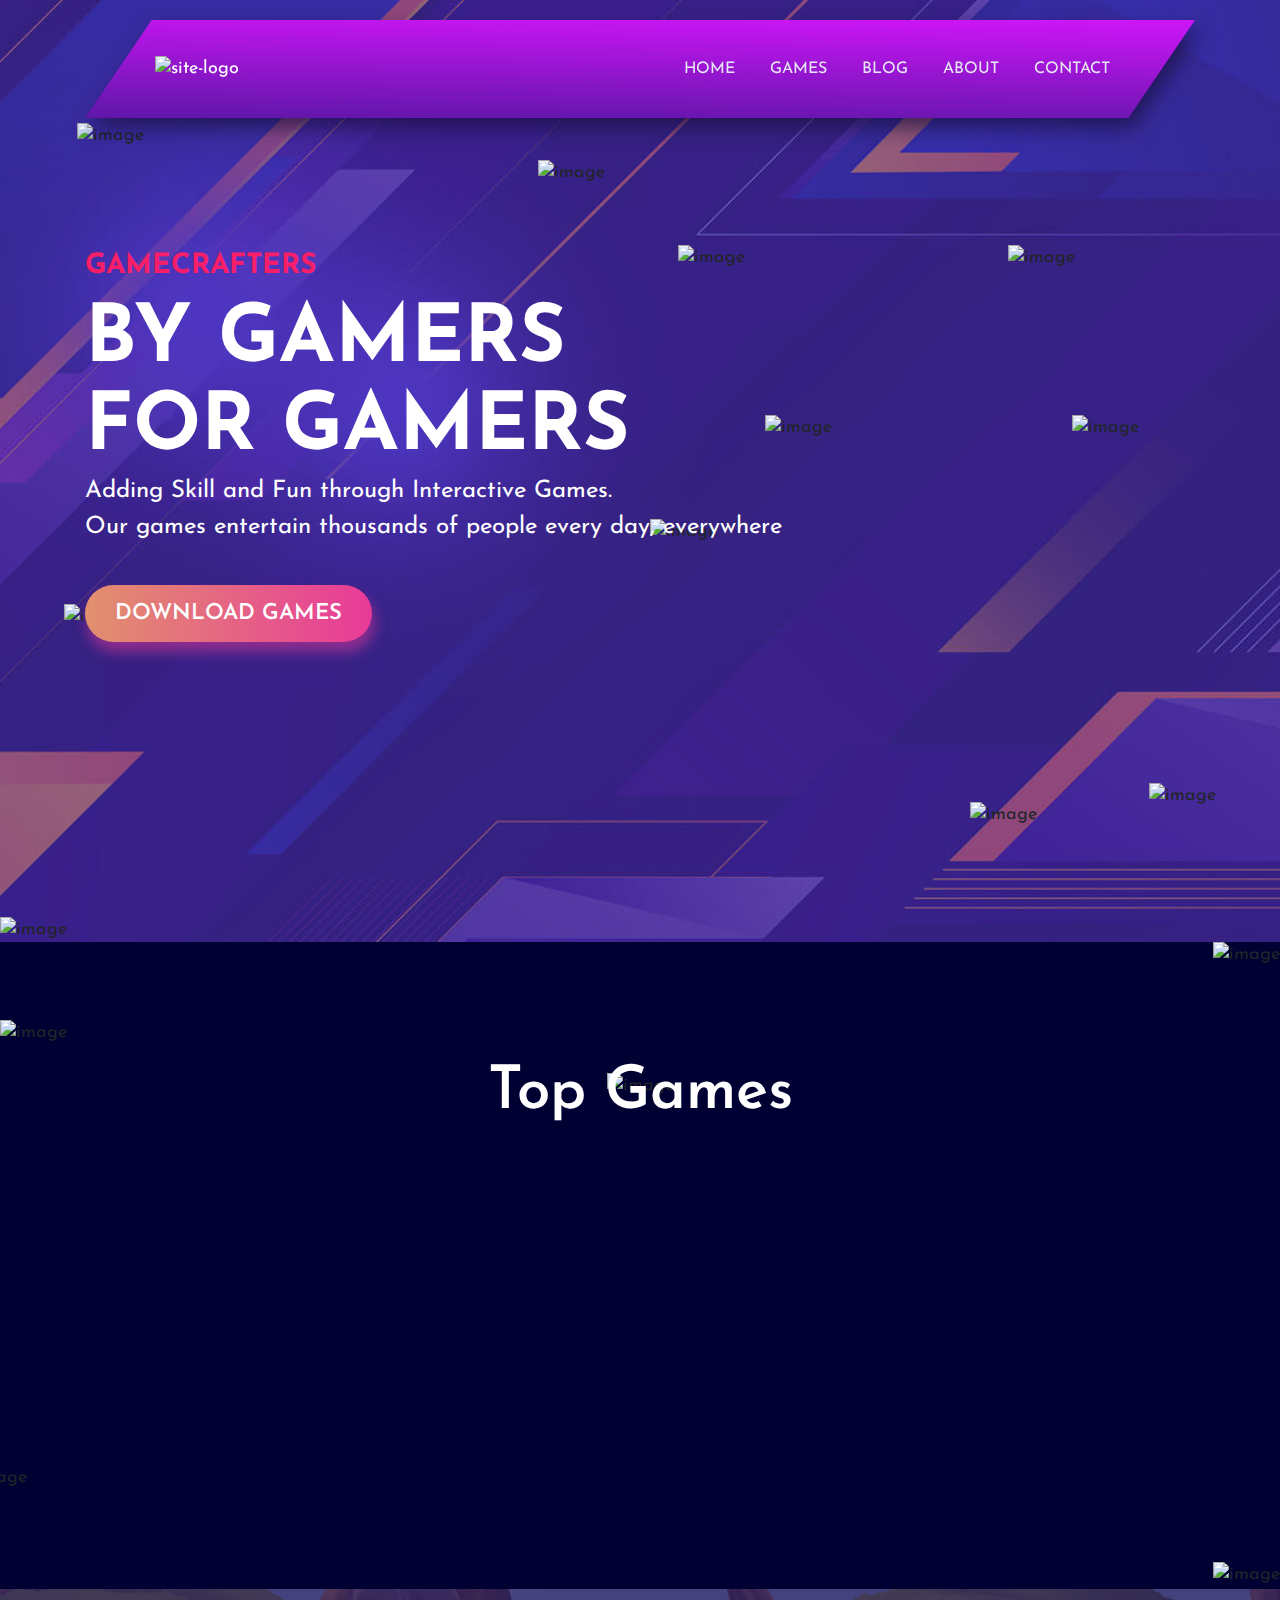
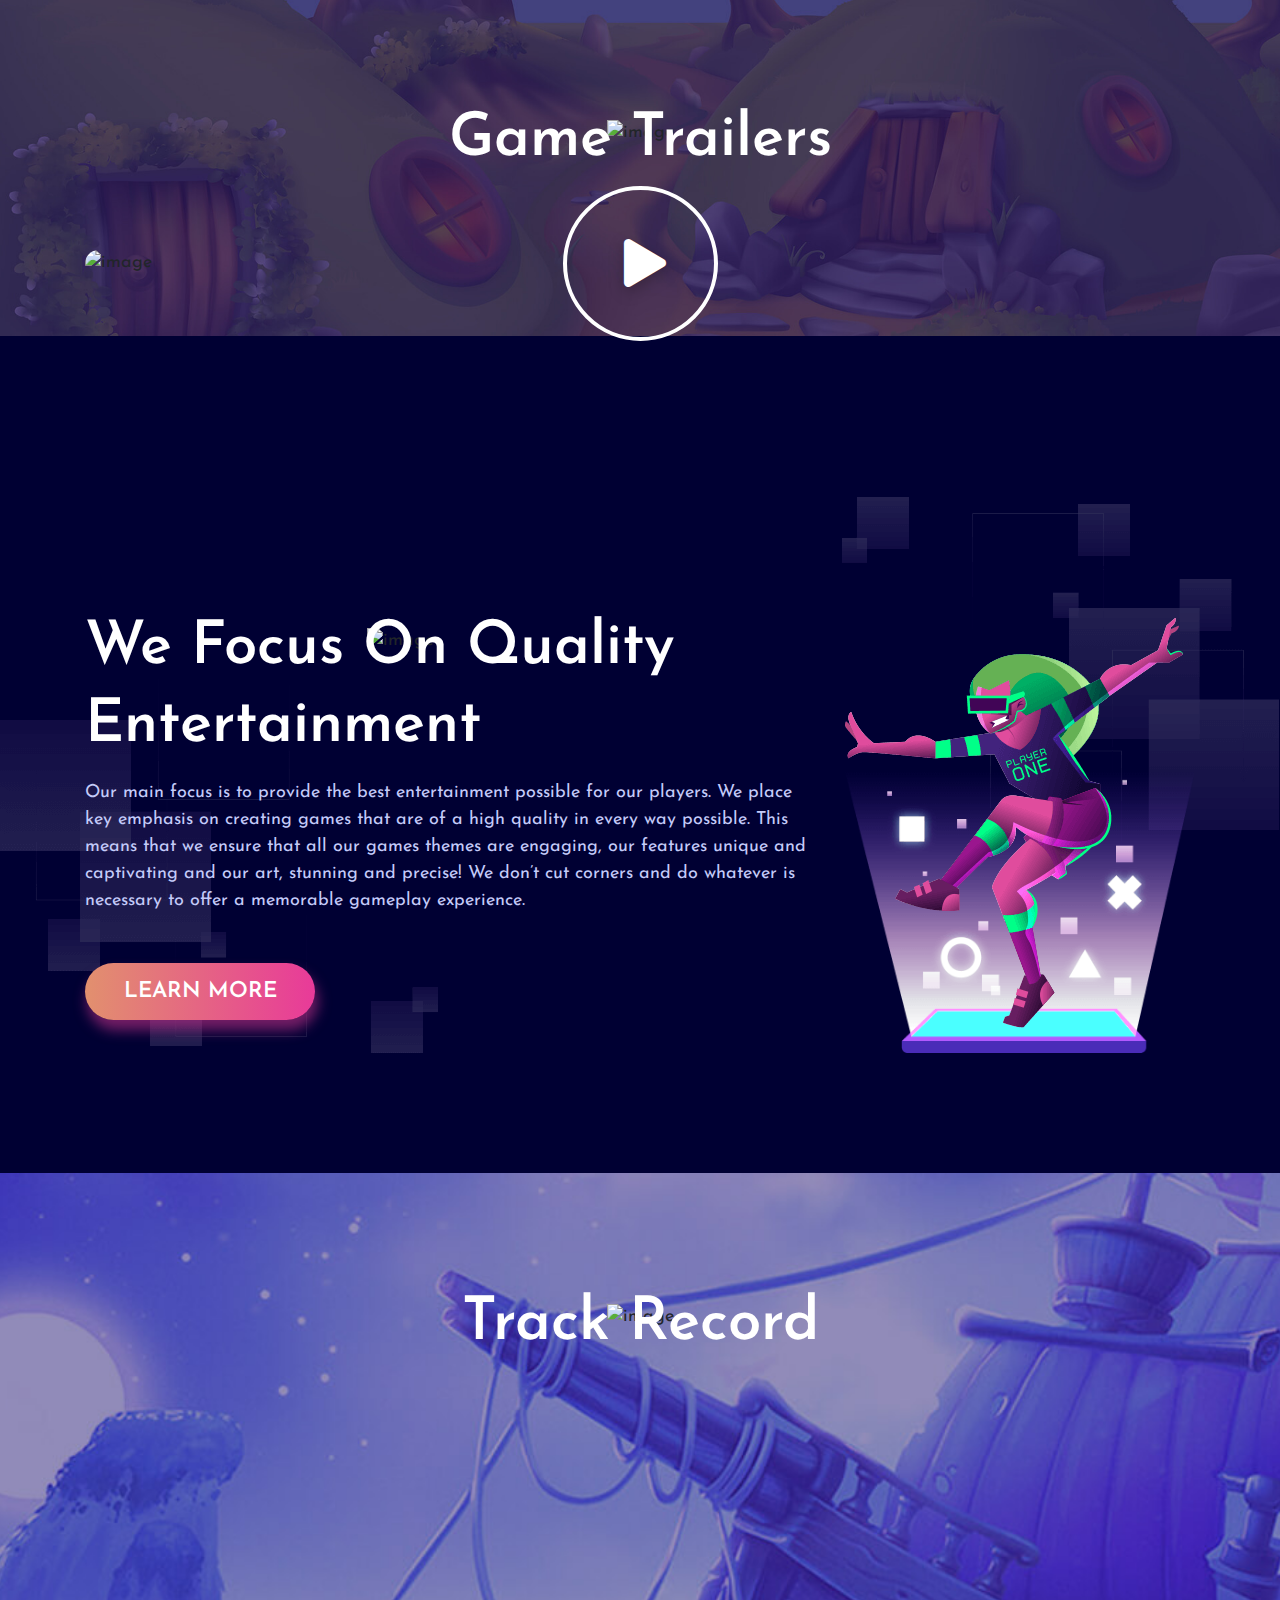
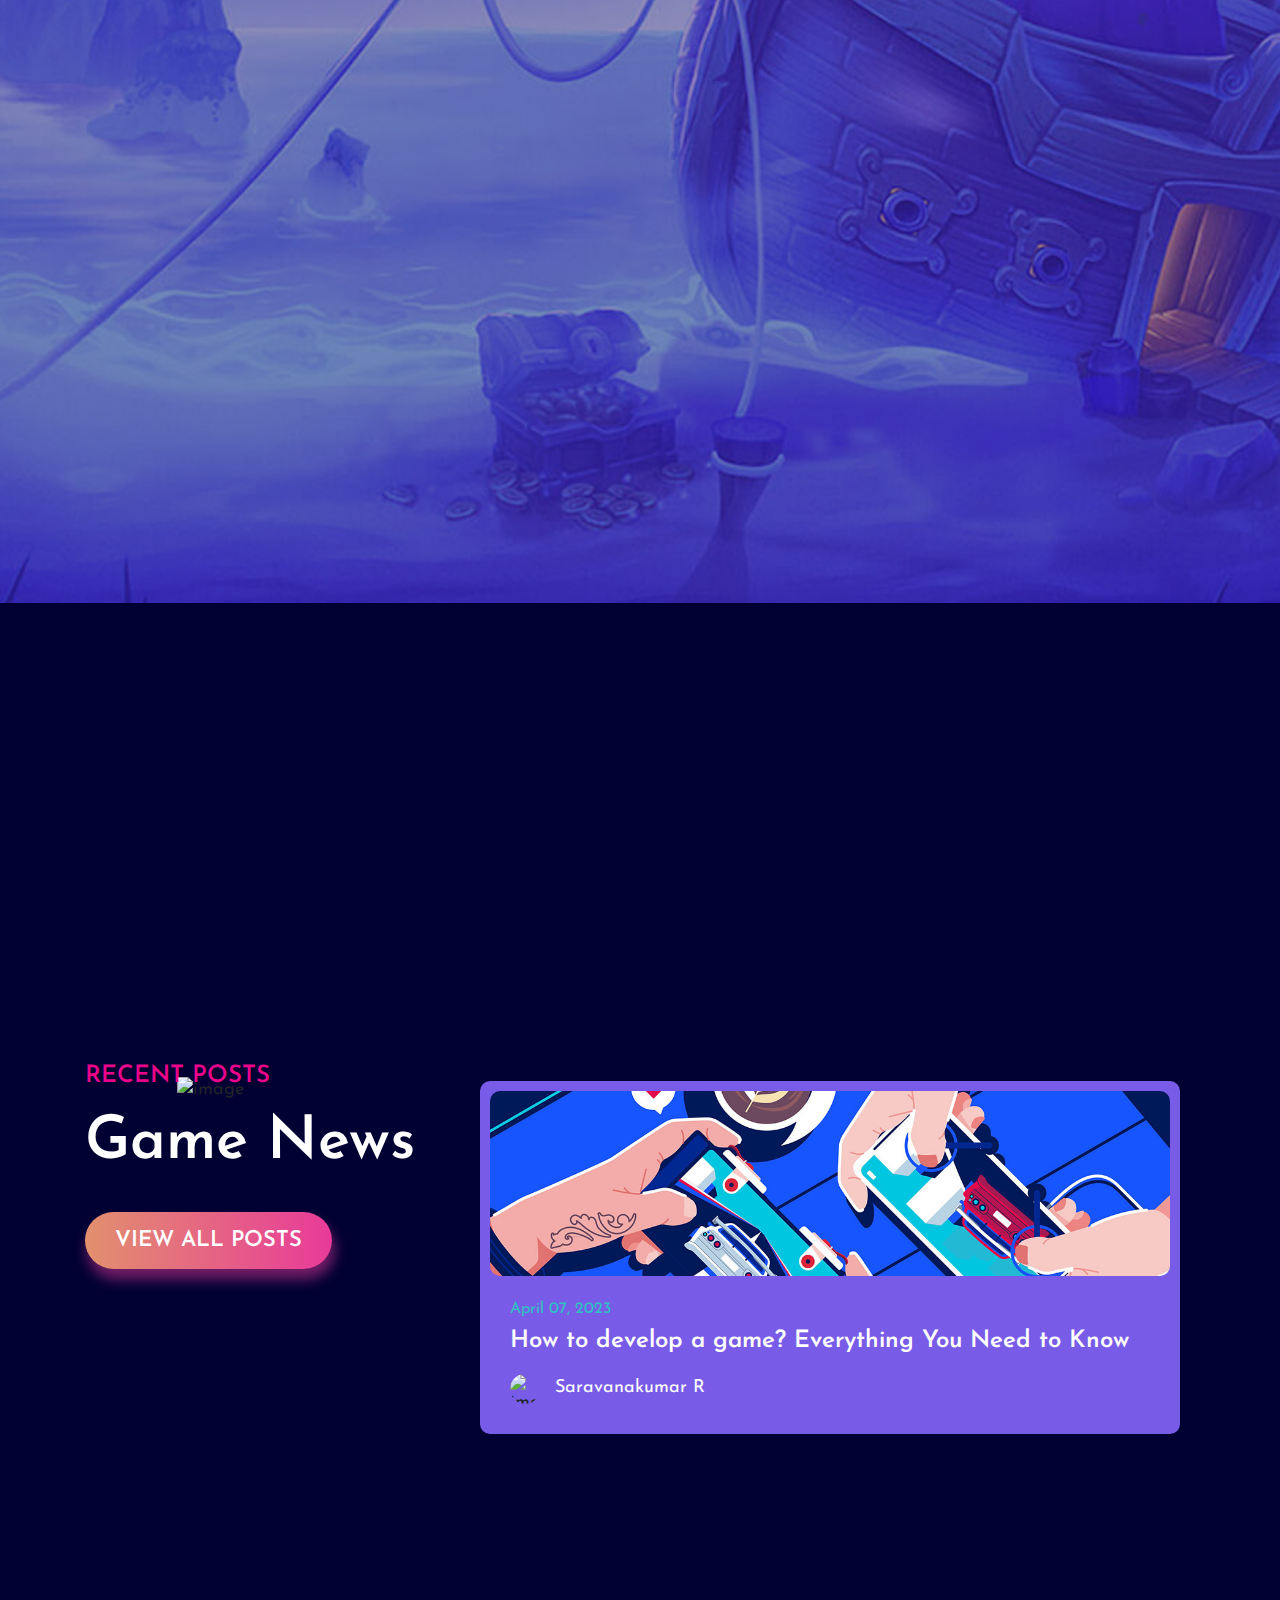
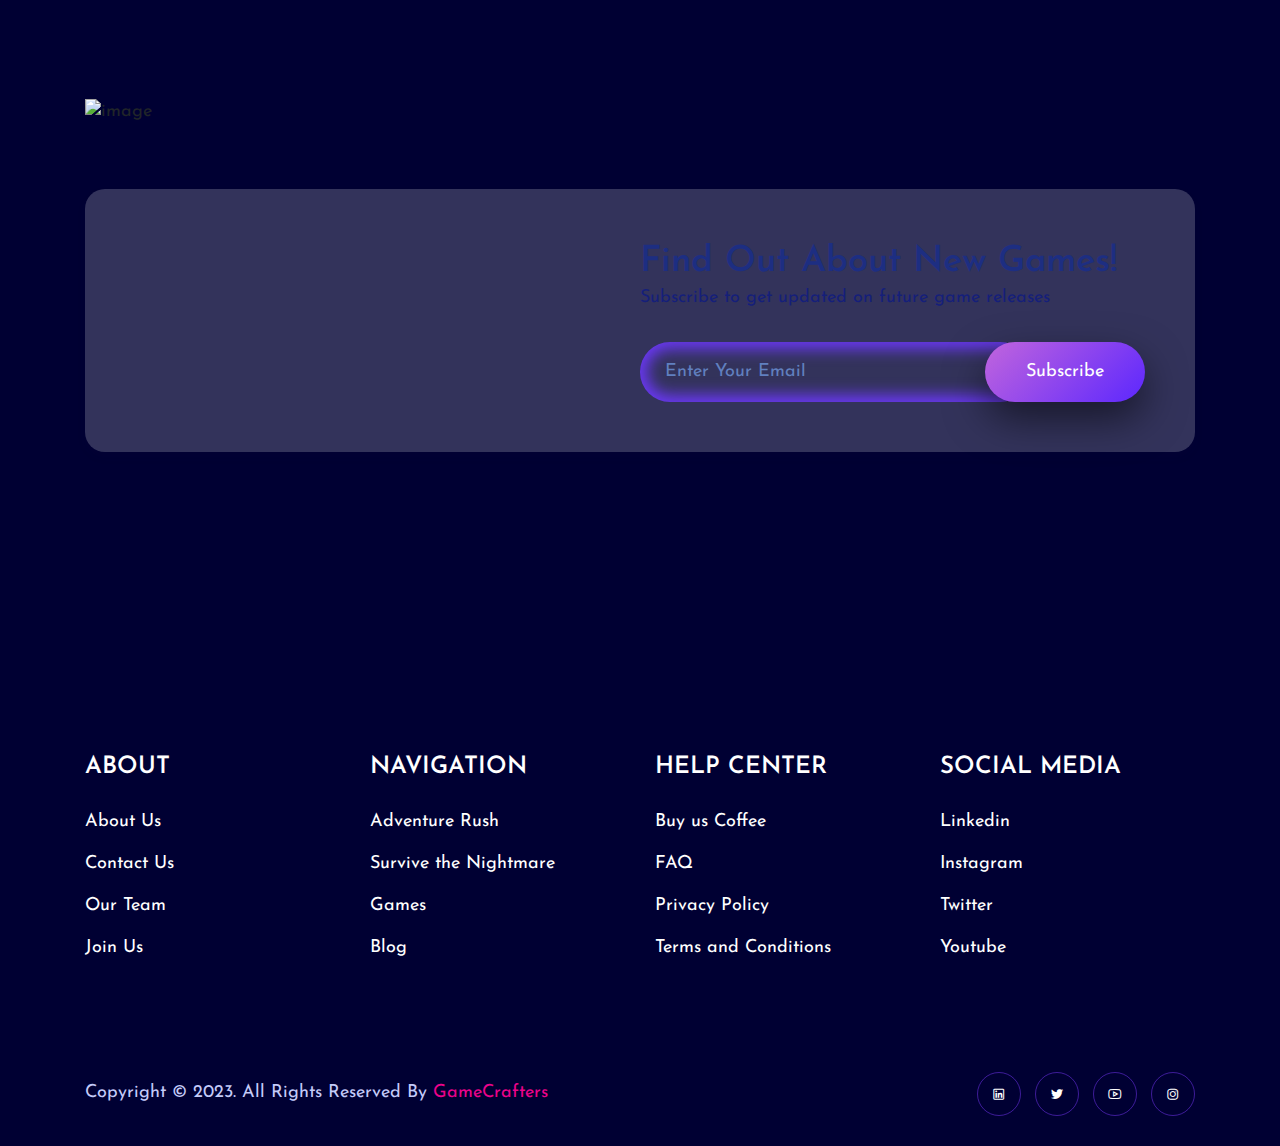
==== index.html @ 93c49d07 "Add files via upload" ====
<!-- meta tags and other links -->
<!DOCTYPE html>
<html lang="en">

<!-- Mirrored from pixner.net/ophela/demo/index.html by HTTrack Website Copier/3.x [XR&CO'2014], Tue, 27 Oct 2020 20:17:00 GMT -->
<head>
  <meta charset="UTF-8">
  <meta name="viewport" content="width=device-width, initial-scale=1.0">
  <title>GameCrafters</title>
  <!-- site favicon -->
  <link rel="icon" type="image/png" href="assets/images/favicon.png" sizes="16x16">
  <!-- bootstrap 4  -->
  <link rel="stylesheet" href="assets/css/vendor/bootstrap.min.css">
  <!-- fontawesome 5  -->
  <link rel="stylesheet" href="assets/css/all.min.css">
  <!-- line-awesome webfont -->
  <link rel="stylesheet" href="assets/css/line-awesome.min.css">
  <!-- custom select css -->
  <link rel="stylesheet" href="assets/css/vendor/nice-select.css">
  <!-- animate css  -->
  <link rel="stylesheet" href="assets/css/vendor/animate.min.css">
  <!-- lightcase css -->
  <link rel="stylesheet" href="assets/css/vendor/lightcase.css">
  <!-- slick slider css -->
  <link rel="stylesheet" href="assets/css/vendor/slick.css">
  <!-- style main css -->
  <link rel="stylesheet" href="assets/css/main.css">
</head>
  <body>

    <!-- prealoader start  -->
    <div class="preloader">
      <div class="spinner">
        <div class="dot1"></div>
        <div class="dot2"></div>
      </div>
    </div>
    <!-- prealoader end -->

  <!-- scroll-to-top start -->
  <div class="scroll-to-top">
    <span class="scroll-icon">
      <i class="las la-arrow-up"></i>
    </span>
  </div>
  <!-- scroll-to-top end -->
  <!-- page-wrapper start -->
  <div class="page-wrapper">

  <!-- header-section start  -->
  <header class="header">
    <div class="header__bottom">
      <div class="container">
        <nav class="navbar navbar-expand-xl align-items-center">
          <a class="site-logo site-title" href="index.html"><img src="assets/images/logo.png" alt="site-logo"><span class="logo-icon"><i class="flaticon-fire"></i></span></a>
          <button class="navbar-toggler ml-auto" type="button" data-toggle="collapse" data-target="#navbarSupportedContent" aria-controls="navbarSupportedContent" aria-expanded="false" aria-label="Toggle navigation">
          <span class="menu-toggle"></span>
          </button>
          <div class="collapse navbar-collapse" id="navbarSupportedContent">
            <ul class="navbar-nav main-menu ml-auto">
              <li><a href="index.html">Home</a></li>
              <li class="menu_has_children">
                <a href="#0">Games</a>
                <ul class="sub-menu">
                  <li><a href="games.html">All Games</a></li>
                  <li><a href="game-details.html">Adventure Rush</a></li>
                </ul>
              </li>
              <li><a href="bog-home.html">Blog</a></li>
              <li><a href="about.html">About</a></li>
              <li><a href="contact.html">Contact</a></li>
            </ul>
          </div>
        </nav>
      </div>
    </div><!-- header__bottom end -->
  </header>
  <!-- header-section end  -->

    <!-- hero section start -->
    <section class="hero bg_img" data-background="assets/images/bg/hero.jpg">
      <div class="hero__shape">
        <img src="assets/images/elements/hero/shape.png" alt="image">
      </div>
      <div class="el-1"><img src="assets/images/elements/hero/el-1.png" alt="image"></div>
      <div class="el-2"><img src="assets/images/elements/hero/el-2.png" alt="image"></div>
      <div class="el-3"><img src="assets/images/elements/hero/el-3.png" alt="image"></div>
      <div class="el-4"><img src="assets/images/elements/hero/el-4.png" alt="image"></div>
      <div class="el-5"><img src="assets/images/elements/hero/el-5.png" alt="image"></div>
      <div class="el-6"><img src="assets/images/elements/hero/el-6.png" alt="image"></div>
      <div class="el-7"><img src="assets/images/elements/hero/el-7.png" alt="image"></div>
      <div class="el-8"><img src="assets/images/elements/hero/el-8.png" alt="image"></div>
      <div class="el-9"><img src="assets/images/elements/hero/el-9.png" alt="image"></div>
      <div class="el-10"><img src="assets/images/elements/hero/el-10.png" alt="image"></div>
      <div class="el-11"><img src="assets/images/elements/hero/el-11.png" alt="image"></div>
      <div class="container">
        <div class="row">
          <div class="col-lg-8">
            <div class="hero__content">
              <span class="hero__sub-title wow fadeInUp" data-wow-duration="0.5s" data-wow-delay="0.3s">GAMECRAFTERS</span>
              <h2 class="hero__title wow fadeInUp" data-wow-duration="0.5s" data-wow-delay="0.5s">By Gamers<br>For Gamers</br></h2>
              <p class="wow fadeInUp" data-wow-duration="0.5s" data-wow-delay="0.7s">Adding Skill and Fun through Interactive Games.<br>Our games entertain thousands of people every day, everywhere</br></p>
              <a href="games.html" class="cmn-btn wow fadeInUp" data-wow-duration="0.5s" data-wow-delay="0.9s">Download Games</a>
            </div>
          </div>
        </div>
      </div>
    </section>
    <!-- hero section end -->

    <!-- game section start -->
    <section class="pt-120 pb-120 position-relative overflow-hidden">
      <div class="game-el-1" data-paroller-factor="-0.1" data-paroller-type="foreground" data-paroller-direction="vertical"><img src="assets/images/elements/game-el-1.png" alt="image"></div>
      <div class="game-el-2" data-paroller-factor="-0.1" data-paroller-type="foreground" data-paroller-direction="horizontal"><img src="assets/images/elements/game-el-2.png" alt="image"></div>
      <div class="game-el-3" data-paroller-factor="0.1" data-paroller-type="foreground" data-paroller-direction="horizontal"><img src="assets/images/elements/game-el-3.png" alt="image"></div>
      <div class="game-el-4" data-paroller-factor="0.25" data-paroller-type="foreground" data-paroller-direction="vertical"><img src="assets/images/elements/game-el-4.png" alt="image"></div>
      <div class="container">
        <div class="row justify-content-center">
          <div class="col-lg-5">
            <div class="section-header text-center has--bg">
              <div class="header-image"><img src="assets/images/elements/header-el.png" alt="image"></div>
              <h2 class="section-title">Top Games</h2>
            </div>
          </div>
        </div><!-- row end -->
        <div class="row mb-none-40">
          <div class="col-lg-6 mb-40  wow fadeInUp" data-wow-duration="0.3s" data-wow-delay="0.3s">
            <div class="game-card">
              <div class="game-card__thumb">
                <img src="assets/images/games/Adventure.jpg" alt="image">
              </div>
              <div class="game-card__content">
                <div class="game-card__details">
                  <div class="game-card__info">
                    <div class="thumb"><img src="assets/images/games/Adventure-icon.jpg" alt="image"></div>
                    <div class="content">
                      <h3 class="game-card__title"><a href="game-details.html">Adventure Rush</a></h3>
                      <p>The revamped version of Chrome's offline Dino runner with 2d graphics.<a href="#0">Read More</a></p>
                    </div>
                  </div>
                  <div class="game-card__ratings">
                    <i class="fas fa-star"></i>
                    <i class="fas fa-star"></i>
                    <i class="fas fa-star"></i>
                    <i class="fas fa-star"></i>
                    <i class="fas fa-star-half-alt"></i>
                    <span>(4.5)</span>
                  </div>
                </div>
                <div class="game-card__action">
                  <p class="mb-2">Download now at</p>
                  <a href="https://ufile.io/eo7s7bhw"><img src="assets/images/elements/btn_android.png" alt="image"></a>
                  <a href="https://ufile.io/rfbih8xq"><img src="assets/images/elements/windows_btn.png" alt="image"></a>
                </div>
              </div><!-- game-card__content end -->
            </div><!-- game-card end -->
          </div>
          <div class="col-lg-6 mb-40  wow fadeInUp" data-wow-duration="0.3s" data-wow-delay="0.5s">
            <div class="game-card">
              <div class="game-card__thumb">
                <img src="assets/images/games/Survive.png" alt="image">
              </div>
              <div class="game-card__content">
                <div class="game-card__details">
                  <div class="game-card__info">
                    <div class="thumb"><img src="assets/images/games/Survive-icon (1).png" alt="image"></div>
                    <div class="content">
                      <h3 class="game-card__title"><a href="game-details.html">Survive the Nightmare!</a></h3>
                      <p>Will you be able to make it out alive? Find out in Survive the Nightmare! (Coming Soon)<a href="#0">Read More</a></p>
                    </div>
                  </div>
                  <div class="game-card__ratings">
                    <span>No ratings yet</span>
                  </div>
                </div>
                <div class="game-card__action">
                  <p class="mb-2">Coming soon for</p>
                  <a href="#0"><img src="assets/images/elements/btn_android.png" alt="image"></a>
                  <a href="#0"><img src="assets/images/elements/windows_btn.png" alt="image"></a>
                </div>
              </div><!-- game-card__content end -->
            </div><!-- game-card end -->
          </div>
        </div>
      </div>
    </section>
    <!-- game section end -->

    <!-- trailer section start -->
    <section class="pt-120 pb-120 position-relative">
      <div class="bg-el"><img src="assets/images/bg/video.jpg" alt="image"></div>
      <div class="container">
        <div class="row justify-content-center">
          <div class="col-lg-5">
            <div class="section-header text-center has--bg">
              <div class="header-image"><img src="assets/images/elements/header-el.png" alt="image"></div>
              <h2 class="section-title">Game Trailers</h2>
            </div>
          </div>
        </div><!-- row end -->
        <div class="row">
          <div class="col-lg-12">
            <div class="trailer-slider">
              <div class="single-slide">
                <div class="trailer">
                  <div class="trailer__thumb">
                    <img src="assets/images/games/Adventure.jpg" alt="image">
                    <a href="https://www.youtube.com/embed/BtqE9QPHTPs" data-rel="lightcase:myCollection" class="play-icon" data-animation="zoomIn" data-delay=".3s"><i class="fas fa-play"></i></a>
                  </div>
                  <div class="cartoon" data-animation="fadeInUp" data-delay=".5s"><img src="" alt=""></div>
                </div><!-- trailer end -->
              </div><!-- single-slide end -->
            </div> 
          </div>
        </div>
      </div>
    </section>
    <!-- trailer section end -->

    <!-- about section start -->
    <section class=" pt-120 pb-120 position-relative overflow-hidden">
      <div class="about-obj-1" data-paroller-factor="-0.08" data-paroller-type="foreground" data-paroller-direction="horizontal"><img src="assets/images/elements/about-obj-1.png" alt="image"></div>
      <div class="about-obj-2" data-paroller-factor="0.08" data-paroller-type="foreground" data-paroller-direction="horizontal"><img src="assets/images/elements/about-obj-2.png" alt="image"></div>
      <div class="container">
        <div class="row">
          <div class="col-lg-8">
            <div class="about-content">
              <div class="section-header has--bg">
                <div class="header-image style--two"><img src="assets/images/elements/header-el-2.png" alt="image"></div>
                <h2 class="section-title">We Focus on Quality Entertainment</h2>
              </div>
              <p>Our main focus is to provide the best entertainment possible for our players. We place key emphasis on creating games that are of a high quality in every way possible. This means that we ensure that all our games themes are engaging, our features unique and captivating and our art, stunning and precise! We don’t cut corners and do whatever is necessary to offer a memorable gameplay experience.</p>
              <a href="about.html" class="cmn-btn mt-5">learn more</a>
            </div>
          </div>
          <div class="col-lg-4 mt-lg-0 mt-4">
            <div class="about-thumb">
              <img src="assets/images/elements/about-player.png" alt="image" class="image-1">
              <img src="assets/images/elements/about-phone.png" alt="image" class="image-2">
            </div>
          </div>
        </div>
      </div>
    </section>
    <!-- about section end -->

    <!-- overview section start -->
    <section class="pt-120 pb-120 position-relative">
      <div class="bg-el h-75"><img src="assets/images/bg/overview.jpg" alt="image" class="h-100"></div>
      <div class="container">
        <div class="row justify-content-center">
          <div class="col-lg-5">
            <div class="section-header text-center has--bg">
              <div class="header-image"><img src="assets/images/elements/header-el.png" alt="image"></div>
              <h2 class="section-title">Track Record</h2>
            </div>
          </div>
        </div>
        <div class="row justify-content-center mb-none-30">
          <div class="col-lg-4 col-md-6 mb-30 wow zoomIn" data-wow-duration="0.5s" data-wow-delay="0.3s">
            <div class="overview-card">
              <div class="overview-card__icon">
                <img src="assets/images/icon/overview/1.png" alt="image">
              </div>
              <div class="overview-card__content">
                <h4 class="overview-card__number">2</h4>
                <p>Games</p>
              </div>
            </div><!-- overview-card end -->
          </div>
          <div class="col-lg-4 col-md-6 mb-30 wow zoomIn" data-wow-duration="0.5s" data-wow-delay="0.5s">
            <div class="overview-card">
              <div class="overview-card__icon">
                <img src="assets/images/icon/overview/2.png" alt="image">
              </div>
              <div class="overview-card__content">
                <h4 class="overview-card__number">20</h4>
                <p>Team Members</p>
              </div>
            </div><!-- overview-card end -->
          </div>
          <div class="col-lg-4 col-md-6 mb-30 wow zoomIn" data-wow-duration="0.5s" data-wow-delay="0.7s">
            <div class="overview-card">
              <div class="overview-card__icon">
                <img src="assets/images/icon/overview/3.png" alt="image">
              </div>
              <div class="overview-card__content">
                <h4 class="overview-card__number">+1000</h4>
                <p>Downloads</p>
              </div>
            </div><!-- overview-card end -->
          </div>
        </div><!-- row end -->
        <div class="row justify-content-center wow fadeInUp" data-wow-duration="0.5s" data-wow-delay="0.5s">
          <div class="col-lg-10">
            <div class="testimonial-slider">
              <div class="testimonial-single">
                <div class="testimonial-single__thumb" data-animation="fadeInUp" data-delay=".3s">
                  <img src="assets/images/team/CEO M.png" alt="image">
                </div>
                <div class="testimonial-single__content" data-animation="fadeInUp" data-delay=".5s">
                  <p>At GameCrafters, We have a team of developers who are passionate about video games and who are committed to creating high-quality games that are enjoyable to play. It's a passion project, and we are not professional game developers. We are just learning to develop games. </p>
                  <span class="designation">Saravanakumar Ramaswamy</span>
                  <div class="ratings">
                    <span class="point">CEO, GameCrafters</span>
                  </div>
                </div>
              </div><!-- testimonial-single end -->
            </div>
          </div>
        </div>
      </div>
    </section>
    <!-- overview section end -->

    <!-- blog section start -->
    <section class="pt-120 pb-90">
      <div class="container">
        <div class="row">
          <div class="col-lg-4">
            <div class="section-header has--bg style--two">
              <div class="header-image style--two"><img src="assets/images/elements/header-el-4.png" alt="image"></div>
              <span class="section-sub-title">RECENT POSTS</span>
              <h2 class="section-title">Game News</h2>
            </div>
            <a href="blog-one.html" class="cmn-btn">View All posts</a>
          </div>
          <div class="col-lg-8 mt-lg-0 mt-5">
            <div class="blog-slider">
              <div class="post-card">
                <div class="post-card__thumb">
                  <img src="assets/images/blog/bb1.jpg" alt="image">
                </div>
                <div class="post-card__content">
                  <span class="date">April 07, 2023</span>
                  <h3 class="post-title"><a href="blog-details.html">How to develop a game? Everything You Need to Know</a></h3>
                  <div class="post-author mt-3">
                    <div class="post-author__thumb">
                      <img src="assets/images/team/CEO.png" alt="image">
                    </div>
                    <a href="#0" class="post-author__name">Saravanakumar R</a>
                  </div>
                </div>
              </div><!-- post-card end -->
            </div>
          </div>
        </div>
      </div>
    </section>
    <!-- blog section end -->


      <!-- footer section start  -->
  <footer class="footer-section bg_img" data-background="assets/images/elements/footer.png">
    <div class="container">
      <div class="row">
        <div class="col-lg-12">
          <div class="subscribe-area">
            <div class="obj"><img src="assets/images/elements/subscribe.png" alt="image"></div>
            <div class="subscribe-content">
              <h2 class="title">Find Out About New Games!</h2>
              <p>Subscribe to get updated on future game releases</p>
              <p></p>
              <form class="subscribe-form">
                <input type="email" name="subscribe_email" id="subscribe_email" placeholder="Enter Your Email">
                <button type="submit">Subscribe</button>
              </form>
            </div>
          </div>
        </div>
      </div>
      <div class="row footer-top mb-none-50">
        <div class="col-lg-3 col-sm-6 mb-50">
          <div class="footer-widget">
            <h3 class="footer-widget__title">ABOUT</h3>
            <ul class="short-links">
              <li><a href="about.html">About Us</a></li>
              <li><a href="contact.html">Contact Us</a></li>
              <li><a href="contact.html">Our Team</a></li>
              <li><a href="#0">Join Us</a></li>
            </ul>
          </div><!-- footer-widget end -->
        </div>
        <div class="col-lg-3 col-sm-6 mb-50">
          <div class="footer-widget">
            <h3 class="footer-widget__title">NAVIGATION</h3>
            <ul class="short-links">
              <li><a href="games.html">Adventure Rush</a></li>
              <li><a href="game-details.html">Survive the Nightmare</a></li>
              <li><a href="game-details.html">Games</a></li>
              <li><a href="blog-details.html">Blog</a></li>
            </ul>
          </div><!-- footer-widget end -->
        </div>
        <div class="col-lg-3 col-sm-6 mb-50">
          <div class="footer-widget">
            <h3 class="footer-widget__title">HELP CENTER</h3>
            <ul class="short-links">
              <li><a href="#0">Buy us Coffee</a></li>
              <li><a href="#0">FAQ</a></li>
              <li><a href="#0">Privacy Policy</a></li>
              <li><a href="#0">Terms and Conditions</a></li>
            </ul>
          </div><!-- footer-widget end -->
        </div>
        <div class="col-lg-3 col-sm-6 mb-50">
          <div class="footer-widget">
            <h3 class="footer-widget__title">SOCIAL MEDIA</h3>
            <ul class="short-links">
              <li><a href="#0">Linkedin</a></li>
              <li><a href="#0">Instagram</a></li>
              <li><a href="#0">Twitter</a></li>
              <li><a href="#0">Youtube</a></li>
            </ul>
          </div><!-- footer-widget end -->
        </div>
      </div><!-- footer-top end -->
      <div class="row footer-bottom align-items-center">
        <div class="col-lg-7 col-md-6 text-md-left text-center">
          <p class="copy-right-text">Copyright © 2023. All Rights Reserved By <a href="#0">GameCrafters</a></p>
        </div>
        <div class="col-lg-5 col-md-6 mt-md-0 mt-3">
          <ul class="social-links justify-content-md-end justify-content-center">
            <li><a href="#0"><i class="lab la-linkedin"></i></a></li>
            <li><a href="#0"><i class="lab la-twitter"></i></a></li>
            <li><a href="#0"><i class="lab la-youtube"></i></a></li>
            <li><a href="#0"><i class="lab la-instagram"></i></a></li>
          </ul>
        </div>
      </div>
    </div>
  </footer>
  <!-- footer section end -->
  </div>
  <!-- page-wrapper end -->
  <!-- jQuery library -->
  <script src="assets/js/vendor/jquery-3.5.1.min.js"></script>
  <!-- bootstrap js -->
  <script src="assets/js/vendor/bootstrap.bundle.min.js"></script>
  <!-- custom select js -->
  <script src="assets/js/vendor/jquery.nice-select.min.js"></script>
  <!-- lightcase js -->
  <script src="assets/js/vendor/lightcase.js"></script>
  <!-- wow js -->
  <script src="assets/js/vendor/wow.min.js"></script>
  <!-- slick slider js -->
  <script src="assets/js/vendor/slick.min.js"></script>
  <script src="assets/js/vendor/TweenMax.min.js"></script>
  <!-- contact js -->
  <script src="assets/js/contact.js"></script>
  <script src="../../../rexbd.net/html/sporcia/demo/assets/js/vendor/jquery.paroller.min.js"></script>
  <!-- custom js -->
  <script src="assets/js/app.js"></script>
  </body>

<!-- Mirrored from pixner.net/ophela/demo/index.html by HTTrack Website Copier/3.x [XR&CO'2014], Tue, 27 Oct 2020 20:17:32 GMT -->
</html>
---- assets/css/line-awesome.min.css ----
.la,.lab,.lad,.lal,.lar,.las{-moz-osx-font-smoothing:grayscale;-webkit-font-smoothing:antialiased;display:inline-block;font-style:normal;font-variant:normal;text-rendering:auto;line-height:1}.la-lg{font-size:1.33333em;line-height:.75em;vertical-align:-.0667em}.la-xs{font-size:.75em}.la-sm{font-size:.875em}.la-1x{font-size:1em}.la-2x{font-size:2em}.la-3x{font-size:3em}.la-4x{font-size:4em}.la-5x{font-size:5em}.la-6x{font-size:6em}.la-7x{font-size:7em}.la-8x{font-size:8em}.la-9x{font-size:9em}.la-10x{font-size:10em}.la-fw{text-align:center;width:1.25em}.la-ul{list-style-type:none;margin-left:2.5em;padding-left:0}.la-ul>li{position:relative}.la-li{left:-2em;position:absolute;text-align:center;width:2em;line-height:inherit}.la-border{border:solid .08em #eee;border-radius:.1em;padding:.2em .25em .15em}.la-pull-left{float:left}.la-pull-right{float:right}.la.la-pull-left,.lab.la-pull-left,.lal.la-pull-left,.lar.la-pull-left,.las.la-pull-left{margin-right:.3em}.la.la-pull-right,.lab.la-pull-right,.lal.la-pull-right,.lar.la-pull-right,.las.la-pull-right{margin-left:.3em}.la-spin{-webkit-animation:la-spin 2s infinite linear;animation:la-spin 2s infinite linear}.la-pulse{-webkit-animation:la-spin 1s infinite steps(8);animation:la-spin 1s infinite steps(8)}@-webkit-keyframes la-spin{0%{-webkit-transform:rotate(0);transform:rotate(0)}100%{-webkit-transform:rotate(360deg);transform:rotate(360deg)}}@keyframes la-spin{0%{-webkit-transform:rotate(0);transform:rotate(0)}100%{-webkit-transform:rotate(360deg);transform:rotate(360deg)}}.la-rotate-90{-webkit-transform:rotate(90deg);transform:rotate(90deg)}.la-rotate-180{-webkit-transform:rotate(180deg);transform:rotate(180deg)}.la-rotate-270{-webkit-transform:rotate(270deg);transform:rotate(270deg)}.la-flip-horizontal{-webkit-transform:scale(-1,1);transform:scale(-1,1)}.la-flip-vertical{-webkit-transform:scale(1,-1);transform:scale(1,-1)}.la-flip-both,.la-flip-horizontal.la-flip-vertical{-webkit-transform:scale(-1,-1);transform:scale(-1,-1)}:root .la-flip-both,:root .la-flip-horizontal,:root .la-flip-vertical,:root .la-rotate-180,:root .la-rotate-270,:root .la-rotate-90{-webkit-filter:none;filter:none}.la-stack{display:inline-block;height:2em;line-height:2em;position:relative;vertical-align:middle;width:2.5em}.la-stack-1x,.la-stack-2x{left:0;position:absolute;text-align:center;width:100%}.la-stack-1x{line-height:inherit}.la-stack-2x{font-size:2em}.la-inverse{color:#fff}.la-500px:before{content:"\f26e"}.la-accessible-icon:before{content:"\f368"}.la-accusoft:before{content:"\f369"}.la-acquisitions-incorporated:before{content:"\f6af"}.la-ad:before{content:"\f641"}.la-address-book:before{content:"\f2b9"}.la-address-card:before{content:"\f2bb"}.la-adjust:before{content:"\f042"}.la-adn:before{content:"\f170"}.la-adobe:before{content:"\f778"}.la-adversal:before{content:"\f36a"}.la-affiliatetheme:before{content:"\f36b"}.la-air-freshener:before{content:"\f5d0"}.la-airbnb:before{content:"\f834"}.la-algolia:before{content:"\f36c"}.la-align-center:before{content:"\f037"}.la-align-justify:before{content:"\f039"}.la-align-left:before{content:"\f036"}.la-align-right:before{content:"\f038"}.la-alipay:before{content:"\f642"}.la-allergies:before{content:"\f461"}.la-amazon:before{content:"\f270"}.la-amazon-pay:before{content:"\f42c"}.la-ambulance:before{content:"\f0f9"}.la-american-sign-language-interpreting:before{content:"\f2a3"}.la-amilia:before{content:"\f36d"}.la-anchor:before{content:"\f13d"}.la-android:before{content:"\f17b"}.la-angellist:before{content:"\f209"}.la-angle-double-down:before{content:"\f103"}.la-angle-double-left:before{content:"\f100"}.la-angle-double-right:before{content:"\f101"}.la-angle-double-up:before{content:"\f102"}.la-angle-down:before{content:"\f107"}.la-angle-left:before{content:"\f104"}.la-angle-right:before{content:"\f105"}.la-angle-up:before{content:"\f106"}.la-angry:before{content:"\f556"}.la-angrycreative:before{content:"\f36e"}.la-angular:before{content:"\f420"}.la-ankh:before{content:"\f644"}.la-app-store:before{content:"\f36f"}.la-app-store-ios:before{content:"\f370"}.la-apper:before{content:"\f371"}.la-apple:before{content:"\f179"}.la-apple-alt:before{content:"\f5d1"}.la-apple-pay:before{content:"\f415"}.la-archive:before{content:"\f187"}.la-archway:before{content:"\f557"}.la-arrow-alt-circle-down:before{content:"\f358"}.la-arrow-alt-circle-left:before{content:"\f359"}.la-arrow-alt-circle-right:before{content:"\f35a"}.la-arrow-alt-circle-up:before{content:"\f35b"}.la-arrow-circle-down:before{content:"\f0ab"}.la-arrow-circle-left:before{content:"\f0a8"}.la-arrow-circle-right:before{content:"\f0a9"}.la-arrow-circle-up:before{content:"\f0aa"}.la-arrow-down:before{content:"\f063"}.la-arrow-left:before{content:"\f060"}.la-arrow-right:before{content:"\f061"}.la-arrow-up:before{content:"\f062"}.la-arrows-alt:before{content:"\f0b2"}.la-arrows-alt-h:before{content:"\f337"}.la-arrows-alt-v:before{content:"\f338"}.la-artstation:before{content:"\f77a"}.la-assistive-listening-systems:before{content:"\f2a2"}.la-asterisk:before{content:"\f069"}.la-asymmetrik:before{content:"\f372"}.la-at:before{content:"\f1fa"}.la-atlas:before{content:"\f558"}.la-atlassian:before{content:"\f77b"}.la-atom:before{content:"\f5d2"}.la-audible:before{content:"\f373"}.la-audio-description:before{content:"\f29e"}.la-autoprefixer:before{content:"\f41c"}.la-avianex:before{content:"\f374"}.la-aviato:before{content:"\f421"}.la-award:before{content:"\f559"}.la-aws:before{content:"\f375"}.la-baby:before{content:"\f77c"}.la-baby-carriage:before{content:"\f77d"}.la-backspace:before{content:"\f55a"}.la-backward:before{content:"\f04a"}.la-bacon:before{content:"\f7e5"}.la-balance-scale:before{content:"\f24e"}.la-balance-scale-left:before{content:"\f515"}.la-balance-scale-right:before{content:"\f516"}.la-ban:before{content:"\f05e"}.la-band-aid:before{content:"\f462"}.la-bandcamp:before{content:"\f2d5"}.la-barcode:before{content:"\f02a"}.la-bars:before{content:"\f0c9"}.la-baseball-ball:before{content:"\f433"}.la-basketball-ball:before{content:"\f434"}.la-bath:before{content:"\f2cd"}.la-battery-empty:before{content:"\f244"}.la-battery-full:before{content:"\f240"}.la-battery-half:before{content:"\f242"}.la-battery-quarter:before{content:"\f243"}.la-battery-three-quarters:before{content:"\f241"}.la-battle-net:before{content:"\f835"}.la-bed:before{content:"\f236"}.la-beer:before{content:"\f0fc"}.la-behance:before{content:"\f1b4"}.la-behance-square:before{content:"\f1b5"}.la-bell:before{content:"\f0f3"}.la-bell-slash:before{content:"\f1f6"}.la-bezier-curve:before{content:"\f55b"}.la-bible:before{content:"\f647"}.la-bicycle:before{content:"\f206"}.la-biking:before{content:"\f84a"}.la-bimobject:before{content:"\f378"}.la-binoculars:before{content:"\f1e5"}.la-biohazard:before{content:"\f780"}.la-birthday-cake:before{content:"\f1fd"}.la-bitbucket:before{content:"\f171"}.la-bitcoin:before{content:"\f379"}.la-bity:before{content:"\f37a"}.la-black-tie:before{content:"\f27e"}.la-blackberry:before{content:"\f37b"}.la-blender:before{content:"\f517"}.la-blender-phone:before{content:"\f6b6"}.la-blind:before{content:"\f29d"}.la-blog:before{content:"\f781"}.la-blogger:before{content:"\f37c"}.la-blogger-b:before{content:"\f37d"}.la-bluetooth:before{content:"\f293"}.la-bluetooth-b:before{content:"\f294"}.la-bold:before{content:"\f032"}.la-bolt:before{content:"\f0e7"}.la-bomb:before{content:"\f1e2"}.la-bone:before{content:"\f5d7"}.la-bong:before{content:"\f55c"}.la-book:before{content:"\f02d"}.la-book-dead:before{content:"\f6b7"}.la-book-medical:before{content:"\f7e6"}.la-book-open:before{content:"\f518"}.la-book-reader:before{content:"\f5da"}.la-bookmark:before{content:"\f02e"}.la-bootstrap:before{content:"\f836"}.la-border-all:before{content:"\f84c"}.la-border-none:before{content:"\f850"}.la-border-style:before{content:"\f853"}.la-bowling-ball:before{content:"\f436"}.la-box:before{content:"\f466"}.la-box-open:before{content:"\f49e"}.la-boxes:before{content:"\f468"}.la-braille:before{content:"\f2a1"}.la-brain:before{content:"\f5dc"}.la-bread-slice:before{content:"\f7ec"}.la-briefcase:before{content:"\f0b1"}.la-briefcase-medical:before{content:"\f469"}.la-broadcast-tower:before{content:"\f519"}.la-broom:before{content:"\f51a"}.la-brush:before{content:"\f55d"}.la-btc:before{content:"\f15a"}.la-buffer:before{content:"\f837"}.la-bug:before{content:"\f188"}.la-building:before{content:"\f1ad"}.la-bullhorn:before{content:"\f0a1"}.la-bullseye:before{content:"\f140"}.la-burn:before{content:"\f46a"}.la-buromobelexperte:before{content:"\f37f"}.la-bus:before{content:"\f207"}.la-bus-alt:before{content:"\f55e"}.la-business-time:before{content:"\f64a"}.la-buy-n-large:before{content:"\f8a6"}.la-buysellads:before{content:"\f20d"}.la-calculator:before{content:"\f1ec"}.la-calendar:before{content:"\f133"}.la-calendar-alt:before{content:"\f073"}.la-calendar-check:before{content:"\f274"}.la-calendar-day:before{content:"\f783"}.la-calendar-minus:before{content:"\f272"}.la-calendar-plus:before{content:"\f271"}.la-calendar-times:before{content:"\f273"}.la-calendar-week:before{content:"\f784"}.la-camera:before{content:"\f030"}.la-camera-retro:before{content:"\f083"}.la-campground:before{content:"\f6bb"}.la-canadian-maple-leaf:before{content:"\f785"}.la-candy-cane:before{content:"\f786"}.la-cannabis:before{content:"\f55f"}.la-capsules:before{content:"\f46b"}.la-car:before{content:"\f1b9"}.la-car-alt:before{content:"\f5de"}.la-car-battery:before{content:"\f5df"}.la-car-crash:before{content:"\f5e1"}.la-car-side:before{content:"\f5e4"}.la-caret-down:before{content:"\f0d7"}.la-caret-left:before{content:"\f0d9"}.la-caret-right:before{content:"\f0da"}.la-caret-square-down:before{content:"\f150"}.la-caret-square-left:before{content:"\f191"}.la-caret-square-right:before{content:"\f152"}.la-caret-square-up:before{content:"\f151"}.la-caret-up:before{content:"\f0d8"}.la-carrot:before{content:"\f787"}.la-cart-arrow-down:before{content:"\f218"}.la-cart-plus:before{content:"\f217"}.la-cash-register:before{content:"\f788"}.la-cat:before{content:"\f6be"}.la-cc-amazon-pay:before{content:"\f42d"}.la-cc-amex:before{content:"\f1f3"}.la-cc-apple-pay:before{content:"\f416"}.la-cc-diners-club:before{content:"\f24c"}.la-cc-discover:before{content:"\f1f2"}.la-cc-jcb:before{content:"\f24b"}.la-cc-mastercard:before{content:"\f1f1"}.la-cc-paypal:before{content:"\f1f4"}.la-cc-stripe:before{content:"\f1f5"}.la-cc-visa:before{content:"\f1f0"}.la-centercode:before{content:"\f380"}.la-centos:before{content:"\f789"}.la-certificate:before{content:"\f0a3"}.la-chair:before{content:"\f6c0"}.la-chalkboard:before{content:"\f51b"}.la-chalkboard-teacher:before{content:"\f51c"}.la-charging-station:before{content:"\f5e7"}.la-chart-area:before{content:"\f1fe"}.la-chart-bar:before{content:"\f080"}.la-chart-line:before{content:"\f201"}.la-chart-pie:before{content:"\f200"}.la-check:before{content:"\f00c"}.la-check-circle:before{content:"\f058"}.la-check-double:before{content:"\f560"}.la-check-square:before{content:"\f14a"}.la-cheese:before{content:"\f7ef"}.la-chess:before{content:"\f439"}.la-chess-bishop:before{content:"\f43a"}.la-chess-board:before{content:"\f43c"}.la-chess-king:before{content:"\f43f"}.la-chess-knight:before{content:"\f441"}.la-chess-pawn:before{content:"\f443"}.la-chess-queen:before{content:"\f445"}.la-chess-rook:before{content:"\f447"}.la-chevron-circle-down:before{content:"\f13a"}.la-chevron-circle-left:before{content:"\f137"}.la-chevron-circle-right:before{content:"\f138"}.la-chevron-circle-up:before{content:"\f139"}.la-chevron-down:before{content:"\f078"}.la-chevron-left:before{content:"\f053"}.la-chevron-right:before{content:"\f054"}.la-chevron-up:before{content:"\f077"}.la-child:before{content:"\f1ae"}.la-chrome:before{content:"\f268"}.la-chromecast:before{content:"\f838"}.la-church:before{content:"\f51d"}.la-circle:before{content:"\f111"}.la-circle-notch:before{content:"\f1ce"}.la-city:before{content:"\f64f"}.la-clinic-medical:before{content:"\f7f2"}.la-clipboard:before{content:"\f328"}.la-clipboard-check:before{content:"\f46c"}.la-clipboard-list:before{content:"\f46d"}.la-clock:before{content:"\f017"}.la-clone:before{content:"\f24d"}.la-closed-captioning:before{content:"\f20a"}.la-cloud:before{content:"\f0c2"}.la-cloud-download-alt:before{content:"\f381"}.la-cloud-meatball:before{content:"\f73b"}.la-cloud-moon:before{content:"\f6c3"}.la-cloud-moon-rain:before{content:"\f73c"}.la-cloud-rain:before{content:"\f73d"}.la-cloud-showers-heavy:before{content:"\f740"}.la-cloud-sun:before{content:"\f6c4"}.la-cloud-sun-rain:before{content:"\f743"}.la-cloud-upload-alt:before{content:"\f382"}.la-cloudscale:before{content:"\f383"}.la-cloudsmith:before{content:"\f384"}.la-cloudversify:before{content:"\f385"}.la-cocktail:before{content:"\f561"}.la-code:before{content:"\f121"}.la-code-branch:before{content:"\f126"}.la-codepen:before{content:"\f1cb"}.la-codiepie:before{content:"\f284"}.la-coffee:before{content:"\f0f4"}.la-cog:before{content:"\f013"}.la-cogs:before{content:"\f085"}.la-coins:before{content:"\f51e"}.la-columns:before{content:"\f0db"}.la-comment:before{content:"\f075"}.la-comment-alt:before{content:"\f27a"}.la-comment-dollar:before{content:"\f651"}.la-comment-dots:before{content:"\f4ad"}.la-comment-medical:before{content:"\f7f5"}.la-comment-slash:before{content:"\f4b3"}.la-comments:before{content:"\f086"}.la-comments-dollar:before{content:"\f653"}.la-compact-disc:before{content:"\f51f"}.la-compass:before{content:"\f14e"}.la-compress:before{content:"\f066"}.la-compress-arrows-alt:before{content:"\f78c"}.la-concierge-bell:before{content:"\f562"}.la-confluence:before{content:"\f78d"}.la-connectdevelop:before{content:"\f20e"}.la-contao:before{content:"\f26d"}.la-cookie:before{content:"\f563"}.la-cookie-bite:before{content:"\f564"}.la-copy:before{content:"\f0c5"}.la-copyright:before{content:"\f1f9"}.la-cotton-bureau:before{content:"\f89e"}.la-couch:before{content:"\f4b8"}.la-cpanel:before{content:"\f388"}.la-creative-commons:before{content:"\f25e"}.la-creative-commons-by:before{content:"\f4e7"}.la-creative-commons-nc:before{content:"\f4e8"}.la-creative-commons-nc-eu:before{content:"\f4e9"}.la-creative-commons-nc-jp:before{content:"\f4ea"}.la-creative-commons-nd:before{content:"\f4eb"}.la-creative-commons-pd:before{content:"\f4ec"}.la-creative-commons-pd-alt:before{content:"\f4ed"}.la-creative-commons-remix:before{content:"\f4ee"}.la-creative-commons-sa:before{content:"\f4ef"}.la-creative-commons-sampling:before{content:"\f4f0"}.la-creative-commons-sampling-plus:before{content:"\f4f1"}.la-creative-commons-share:before{content:"\f4f2"}.la-creative-commons-zero:before{content:"\f4f3"}.la-credit-card:before{content:"\f09d"}.la-critical-role:before{content:"\f6c9"}.la-crop:before{content:"\f125"}.la-crop-alt:before{content:"\f565"}.la-cross:before{content:"\f654"}.la-crosshairs:before{content:"\f05b"}.la-crow:before{content:"\f520"}.la-crown:before{content:"\f521"}.la-crutch:before{content:"\f7f7"}.la-css3:before{content:"\f13c"}.la-css3-alt:before{content:"\f38b"}.la-cube:before{content:"\f1b2"}.la-cubes:before{content:"\f1b3"}.la-cut:before{content:"\f0c4"}.la-cuttlefish:before{content:"\f38c"}.la-d-and-d:before{content:"\f38d"}.la-d-and-d-beyond:before{content:"\f6ca"}.la-dashcube:before{content:"\f210"}.la-database:before{content:"\f1c0"}.la-deaf:before{content:"\f2a4"}.la-delicious:before{content:"\f1a5"}.la-democrat:before{content:"\f747"}.la-deploydog:before{content:"\f38e"}.la-deskpro:before{content:"\f38f"}.la-desktop:before{content:"\f108"}.la-dev:before{content:"\f6cc"}.la-deviantart:before{content:"\f1bd"}.la-dharmachakra:before{content:"\f655"}.la-dhl:before{content:"\f790"}.la-diagnoses:before{content:"\f470"}.la-diaspora:before{content:"\f791"}.la-dice:before{content:"\f522"}.la-dice-d20:before{content:"\f6cf"}.la-dice-d6:before{content:"\f6d1"}.la-dice-five:before{content:"\f523"}.la-dice-four:before{content:"\f524"}.la-dice-one:before{content:"\f525"}.la-dice-six:before{content:"\f526"}.la-dice-three:before{content:"\f527"}.la-dice-two:before{content:"\f528"}.la-digg:before{content:"\f1a6"}.la-digital-ocean:before{content:"\f391"}.la-digital-tachograph:before{content:"\f566"}.la-directions:before{content:"\f5eb"}.la-discord:before{content:"\f392"}.la-discourse:before{content:"\f393"}.la-divide:before{content:"\f529"}.la-dizzy:before{content:"\f567"}.la-dna:before{content:"\f471"}.la-dochub:before{content:"\f394"}.la-docker:before{content:"\f395"}.la-dog:before{content:"\f6d3"}.la-dollar-sign:before{content:"\f155"}.la-dolly:before{content:"\f472"}.la-dolly-flatbed:before{content:"\f474"}.la-donate:before{content:"\f4b9"}.la-door-closed:before{content:"\f52a"}.la-door-open:before{content:"\f52b"}.la-dot-circle:before{content:"\f192"}.la-dove:before{content:"\f4ba"}.la-download:before{content:"\f019"}.la-draft2digital:before{content:"\f396"}.la-drafting-compass:before{content:"\f568"}.la-dragon:before{content:"\f6d5"}.la-draw-polygon:before{content:"\f5ee"}.la-dribbble:before{content:"\f17d"}.la-dribbble-square:before{content:"\f397"}.la-dropbox:before{content:"\f16b"}.la-drum:before{content:"\f569"}.la-drum-steelpan:before{content:"\f56a"}.la-drumstick-bite:before{content:"\f6d7"}.la-drupal:before{content:"\f1a9"}.la-dumbbell:before{content:"\f44b"}.la-dumpster:before{content:"\f793"}.la-dumpster-fire:before{content:"\f794"}.la-dungeon:before{content:"\f6d9"}.la-dyalog:before{content:"\f399"}.la-earlybirds:before{content:"\f39a"}.la-ebay:before{content:"\f4f4"}.la-edge:before{content:"\f282"}.la-edit:before{content:"\f044"}.la-egg:before{content:"\f7fb"}.la-eject:before{content:"\f052"}.la-elementor:before{content:"\f430"}.la-ellipsis-h:before{content:"\f141"}.la-ellipsis-v:before{content:"\f142"}.la-ello:before{content:"\f5f1"}.la-ember:before{content:"\f423"}.la-empire:before{content:"\f1d1"}.la-envelope:before{content:"\f0e0"}.la-envelope-open:before{content:"\f2b6"}.la-envelope-open-text:before{content:"\f658"}.la-envelope-square:before{content:"\f199"}.la-envira:before{content:"\f299"}.la-equals:before{content:"\f52c"}.la-eraser:before{content:"\f12d"}.la-erlang:before{content:"\f39d"}.la-ethereum:before{content:"\f42e"}.la-ethernet:before{content:"\f796"}.la-etsy:before{content:"\f2d7"}.la-euro-sign:before{content:"\f153"}.la-evernote:before{content:"\f839"}.la-exchange-alt:before{content:"\f362"}.la-exclamation:before{content:"\f12a"}.la-exclamation-circle:before{content:"\f06a"}.la-exclamation-triangle:before{content:"\f071"}.la-expand:before{content:"\f065"}.la-expand-arrows-alt:before{content:"\f31e"}.la-expeditedssl:before{content:"\f23e"}.la-external-link-alt:before{content:"\f35d"}.la-external-link-square-alt:before{content:"\f360"}.la-eye:before{content:"\f06e"}.la-eye-dropper:before{content:"\f1fb"}.la-eye-slash:before{content:"\f070"}.la-facebook:before{content:"\f09a"}.la-facebook-f:before{content:"\f39e"}.la-facebook-messenger:before{content:"\f39f"}.la-facebook-square:before{content:"\f082"}.la-fan:before{content:"\f863"}.la-fantasy-flight-games:before{content:"\f6dc"}.la-fast-backward:before{content:"\f049"}.la-fast-forward:before{content:"\f050"}.la-fax:before{content:"\f1ac"}.la-feather:before{content:"\f52d"}.la-feather-alt:before{content:"\f56b"}.la-fedex:before{content:"\f797"}.la-fedora:before{content:"\f798"}.la-female:before{content:"\f182"}.la-fighter-jet:before{content:"\f0fb"}.la-figma:before{content:"\f799"}.la-file:before{content:"\f15b"}.la-file-alt:before{content:"\f15c"}.la-file-archive:before{content:"\f1c6"}.la-file-audio:before{content:"\f1c7"}.la-file-code:before{content:"\f1c9"}.la-file-contract:before{content:"\f56c"}.la-file-csv:before{content:"\f6dd"}.la-file-download:before{content:"\f56d"}.la-file-excel:before{content:"\f1c3"}.la-file-export:before{content:"\f56e"}.la-file-image:before{content:"\f1c5"}.la-file-import:before{content:"\f56f"}.la-file-invoice:before{content:"\f570"}.la-file-invoice-dollar:before{content:"\f571"}.la-file-medical:before{content:"\f477"}.la-file-medical-alt:before{content:"\f478"}.la-file-pdf:before{content:"\f1c1"}.la-file-powerpoint:before{content:"\f1c4"}.la-file-prescription:before{content:"\f572"}.la-file-signature:before{content:"\f573"}.la-file-upload:before{content:"\f574"}.la-file-video:before{content:"\f1c8"}.la-file-word:before{content:"\f1c2"}.la-fill:before{content:"\f575"}.la-fill-drip:before{content:"\f576"}.la-film:before{content:"\f008"}.la-filter:before{content:"\f0b0"}.la-fingerprint:before{content:"\f577"}.la-fire:before{content:"\f06d"}.la-fire-alt:before{content:"\f7e4"}.la-fire-extinguisher:before{content:"\f134"}.la-firefox:before{content:"\f269"}.la-first-aid:before{content:"\f479"}.la-first-order:before{content:"\f2b0"}.la-first-order-alt:before{content:"\f50a"}.la-firstdraft:before{content:"\f3a1"}.la-fish:before{content:"\f578"}.la-fist-raised:before{content:"\f6de"}.la-flag:before{content:"\f024"}.la-flag-checkered:before{content:"\f11e"}.la-flag-usa:before{content:"\f74d"}.la-flask:before{content:"\f0c3"}.la-flickr:before{content:"\f16e"}.la-flipboard:before{content:"\f44d"}.la-flushed:before{content:"\f579"}.la-fly:before{content:"\f417"}.la-folder:before{content:"\f07b"}.la-folder-minus:before{content:"\f65d"}.la-folder-open:before{content:"\f07c"}.la-folder-plus:before{content:"\f65e"}.la-font:before{content:"\f031"}.la-font-awesome:before{content:"\f2b4"}.la-font-awesome-alt:before{content:"\f35c"}.la-font-awesome-flag:before{content:"\f425"}.la-font-awesome-logo-full:before{content:"\f4e6"}.la-fonticons:before{content:"\f280"}.la-fonticons-fi:before{content:"\f3a2"}.la-football-ball:before{content:"\f44e"}.la-fort-awesome:before{content:"\f286"}.la-fort-awesome-alt:before{content:"\f3a3"}.la-forumbee:before{content:"\f211"}.la-forward:before{content:"\f04e"}.la-foursquare:before{content:"\f180"}.la-free-code-camp:before{content:"\f2c5"}.la-freebsd:before{content:"\f3a4"}.la-frog:before{content:"\f52e"}.la-frown:before{content:"\f119"}.la-frown-open:before{content:"\f57a"}.la-fulcrum:before{content:"\f50b"}.la-funnel-dollar:before{content:"\f662"}.la-futbol:before{content:"\f1e3"}.la-galactic-republic:before{content:"\f50c"}.la-galactic-senate:before{content:"\f50d"}.la-gamepad:before{content:"\f11b"}.la-gas-pump:before{content:"\f52f"}.la-gavel:before{content:"\f0e3"}.la-gem:before{content:"\f3a5"}.la-genderless:before{content:"\f22d"}.la-get-pocket:before{content:"\f265"}.la-gg:before{content:"\f260"}.la-gg-circle:before{content:"\f261"}.la-ghost:before{content:"\f6e2"}.la-gift:before{content:"\f06b"}.la-gifts:before{content:"\f79c"}.la-git:before{content:"\f1d3"}.la-git-alt:before{content:"\f841"}.la-git-square:before{content:"\f1d2"}.la-github:before{content:"\f09b"}.la-github-alt:before{content:"\f113"}.la-github-square:before{content:"\f092"}.la-gitkraken:before{content:"\f3a6"}.la-gitlab:before{content:"\f296"}.la-gitter:before{content:"\f426"}.la-glass-cheers:before{content:"\f79f"}.la-glass-martini:before{content:"\f000"}.la-glass-martini-alt:before{content:"\f57b"}.la-glass-whiskey:before{content:"\f7a0"}.la-glasses:before{content:"\f530"}.la-glide:before{content:"\f2a5"}.la-glide-g:before{content:"\f2a6"}.la-globe:before{content:"\f0ac"}.la-globe-africa:before{content:"\f57c"}.la-globe-americas:before{content:"\f57d"}.la-globe-asia:before{content:"\f57e"}.la-globe-europe:before{content:"\f7a2"}.la-gofore:before{content:"\f3a7"}.la-golf-ball:before{content:"\f450"}.la-goodreads:before{content:"\f3a8"}.la-goodreads-g:before{content:"\f3a9"}.la-google:before{content:"\f1a0"}.la-google-drive:before{content:"\f3aa"}.la-google-play:before{content:"\f3ab"}.la-google-plus:before{content:"\f2b3"}.la-google-plus-g:before{content:"\f0d5"}.la-google-plus-square:before{content:"\f0d4"}.la-google-wallet:before{content:"\f1ee"}.la-gopuram:before{content:"\f664"}.la-graduation-cap:before{content:"\f19d"}.la-gratipay:before{content:"\f184"}.la-grav:before{content:"\f2d6"}.la-greater-than:before{content:"\f531"}.la-greater-than-equal:before{content:"\f532"}.la-grimace:before{content:"\f57f"}.la-grin:before{content:"\f580"}.la-grin-alt:before{content:"\f581"}.la-grin-beam:before{content:"\f582"}.la-grin-beam-sweat:before{content:"\f583"}.la-grin-hearts:before{content:"\f584"}.la-grin-squint:before{content:"\f585"}.la-grin-squint-tears:before{content:"\f586"}.la-grin-stars:before{content:"\f587"}.la-grin-tears:before{content:"\f588"}.la-grin-tongue:before{content:"\f589"}.la-grin-tongue-squint:before{content:"\f58a"}.la-grin-tongue-wink:before{content:"\f58b"}.la-grin-wink:before{content:"\f58c"}.la-grip-horizontal:before{content:"\f58d"}.la-grip-lines:before{content:"\f7a4"}.la-grip-lines-vertical:before{content:"\f7a5"}.la-grip-vertical:before{content:"\f58e"}.la-gripfire:before{content:"\f3ac"}.la-grunt:before{content:"\f3ad"}.la-guitar:before{content:"\f7a6"}.la-gulp:before{content:"\f3ae"}.la-h-square:before{content:"\f0fd"}.la-hacker-news:before{content:"\f1d4"}.la-hacker-news-square:before{content:"\f3af"}.la-hackerrank:before{content:"\f5f7"}.la-hamburger:before{content:"\f805"}.la-hammer:before{content:"\f6e3"}.la-hamsa:before{content:"\f665"}.la-hand-holding:before{content:"\f4bd"}.la-hand-holding-heart:before{content:"\f4be"}.la-hand-holding-usd:before{content:"\f4c0"}.la-hand-lizard:before{content:"\f258"}.la-hand-middle-finger:before{content:"\f806"}.la-hand-paper:before{content:"\f256"}.la-hand-peace:before{content:"\f25b"}.la-hand-point-down:before{content:"\f0a7"}.la-hand-point-left:before{content:"\f0a5"}.la-hand-point-right:before{content:"\f0a4"}.la-hand-point-up:before{content:"\f0a6"}.la-hand-pointer:before{content:"\f25a"}.la-hand-rock:before{content:"\f255"}.la-hand-scissors:before{content:"\f257"}.la-hand-spock:before{content:"\f259"}.la-hands:before{content:"\f4c2"}.la-hands-helping:before{content:"\f4c4"}.la-handshake:before{content:"\f2b5"}.la-hanukiah:before{content:"\f6e6"}.la-hard-hat:before{content:"\f807"}.la-hashtag:before{content:"\f292"}.la-hat-cowboy:before{content:"\f8c0"}.la-hat-cowboy-side:before{content:"\f8c1"}.la-hat-wizard:before{content:"\f6e8"}.la-haykal:before{content:"\f666"}.la-hdd:before{content:"\f0a0"}.la-heading:before{content:"\f1dc"}.la-headphones:before{content:"\f025"}.la-headphones-alt:before{content:"\f58f"}.la-headset:before{content:"\f590"}.la-heart:before{content:"\f004"}.la-heart-broken:before{content:"\f7a9"}.la-heartbeat:before{content:"\f21e"}.la-helicopter:before{content:"\f533"}.la-highlighter:before{content:"\f591"}.la-hiking:before{content:"\f6ec"}.la-hippo:before{content:"\f6ed"}.la-hips:before{content:"\f452"}.la-hire-a-helper:before{content:"\f3b0"}.la-history:before{content:"\f1da"}.la-hockey-puck:before{content:"\f453"}.la-holly-berry:before{content:"\f7aa"}.la-home:before{content:"\f015"}.la-hooli:before{content:"\f427"}.la-hornbill:before{content:"\f592"}.la-horse:before{content:"\f6f0"}.la-horse-head:before{content:"\f7ab"}.la-hospital:before{content:"\f0f8"}.la-hospital-alt:before{content:"\f47d"}.la-hospital-symbol:before{content:"\f47e"}.la-hot-tub:before{content:"\f593"}.la-hotdog:before{content:"\f80f"}.la-hotel:before{content:"\f594"}.la-hotjar:before{content:"\f3b1"}.la-hourglass:before{content:"\f254"}.la-hourglass-end:before{content:"\f253"}.la-hourglass-half:before{content:"\f252"}.la-hourglass-start:before{content:"\f251"}.la-house-damage:before{content:"\f6f1"}.la-houzz:before{content:"\f27c"}.la-hryvnia:before{content:"\f6f2"}.la-html5:before{content:"\f13b"}.la-hubspot:before{content:"\f3b2"}.la-i-cursor:before{content:"\f246"}.la-ice-cream:before{content:"\f810"}.la-icicles:before{content:"\f7ad"}.la-icons:before{content:"\f86d"}.la-id-badge:before{content:"\f2c1"}.la-id-card:before{content:"\f2c2"}.la-id-card-alt:before{content:"\f47f"}.la-igloo:before{content:"\f7ae"}.la-image:before{content:"\f03e"}.la-images:before{content:"\f302"}.la-imdb:before{content:"\f2d8"}.la-inbox:before{content:"\f01c"}.la-indent:before{content:"\f03c"}.la-industry:before{content:"\f275"}.la-infinity:before{content:"\f534"}.la-info:before{content:"\f129"}.la-info-circle:before{content:"\f05a"}.la-instagram:before{content:"\f16d"}.la-intercom:before{content:"\f7af"}.la-internet-explorer:before{content:"\f26b"}.la-invision:before{content:"\f7b0"}.la-ioxhost:before{content:"\f208"}.la-italic:before{content:"\f033"}.la-itch-io:before{content:"\f83a"}.la-itunes:before{content:"\f3b4"}.la-itunes-note:before{content:"\f3b5"}.la-java:before{content:"\f4e4"}.la-jedi:before{content:"\f669"}.la-jedi-order:before{content:"\f50e"}.la-jenkins:before{content:"\f3b6"}.la-jira:before{content:"\f7b1"}.la-joget:before{content:"\f3b7"}.la-joint:before{content:"\f595"}.la-joomla:before{content:"\f1aa"}.la-journal-whills:before{content:"\f66a"}.la-js:before{content:"\f3b8"}.la-js-square:before{content:"\f3b9"}.la-jsfiddle:before{content:"\f1cc"}.la-kaaba:before{content:"\f66b"}.la-kaggle:before{content:"\f5fa"}.la-key:before{content:"\f084"}.la-keybase:before{content:"\f4f5"}.la-keyboard:before{content:"\f11c"}.la-keycdn:before{content:"\f3ba"}.la-khanda:before{content:"\f66d"}.la-kickstarter:before{content:"\f3bb"}.la-kickstarter-k:before{content:"\f3bc"}.la-kiss:before{content:"\f596"}.la-kiss-beam:before{content:"\f597"}.la-kiss-wink-heart:before{content:"\f598"}.la-kiwi-bird:before{content:"\f535"}.la-korvue:before{content:"\f42f"}.la-landmark:before{content:"\f66f"}.la-language:before{content:"\f1ab"}.la-laptop:before{content:"\f109"}.la-laptop-code:before{content:"\f5fc"}.la-laptop-medical:before{content:"\f812"}.la-laravel:before{content:"\f3bd"}.la-lastfm:before{content:"\f202"}.la-lastfm-square:before{content:"\f203"}.la-laugh:before{content:"\f599"}.la-laugh-beam:before{content:"\f59a"}.la-laugh-squint:before{content:"\f59b"}.la-laugh-wink:before{content:"\f59c"}.la-layer-group:before{content:"\f5fd"}.la-leaf:before{content:"\f06c"}.la-leanpub:before{content:"\f212"}.la-lemon:before{content:"\f094"}.la-less:before{content:"\f41d"}.la-less-than:before{content:"\f536"}.la-less-than-equal:before{content:"\f537"}.la-level-down-alt:before{content:"\f3be"}.la-level-up-alt:before{content:"\f3bf"}.la-life-ring:before{content:"\f1cd"}.la-lightbulb:before{content:"\f0eb"}.la-line:before{content:"\f3c0"}.la-link:before{content:"\f0c1"}.la-linkedin:before{content:"\f08c"}.la-linkedin-in:before{content:"\f0e1"}.la-linode:before{content:"\f2b8"}.la-linux:before{content:"\f17c"}.la-lira-sign:before{content:"\f195"}.la-list:before{content:"\f03a"}.la-list-alt:before{content:"\f022"}.la-list-ol:before{content:"\f0cb"}.la-list-ul:before{content:"\f0ca"}.la-location-arrow:before{content:"\f124"}.la-lock:before{content:"\f023"}.la-lock-open:before{content:"\f3c1"}.la-long-arrow-alt-down:before{content:"\f309"}.la-long-arrow-alt-left:before{content:"\f30a"}.la-long-arrow-alt-right:before{content:"\f30b"}.la-long-arrow-alt-up:before{content:"\f30c"}.la-low-vision:before{content:"\f2a8"}.la-luggage-cart:before{content:"\f59d"}.la-lyft:before{content:"\f3c3"}.la-magento:before{content:"\f3c4"}.la-magic:before{content:"\f0d0"}.la-magnet:before{content:"\f076"}.la-mail-bulk:before{content:"\f674"}.la-mailchimp:before{content:"\f59e"}.la-male:before{content:"\f183"}.la-mandalorian:before{content:"\f50f"}.la-map:before{content:"\f279"}.la-map-marked:before{content:"\f59f"}.la-map-marked-alt:before{content:"\f5a0"}.la-map-marker:before{content:"\f041"}.la-map-marker-alt:before{content:"\f3c5"}.la-map-pin:before{content:"\f276"}.la-map-signs:before{content:"\f277"}.la-markdown:before{content:"\f60f"}.la-marker:before{content:"\f5a1"}.la-mars:before{content:"\f222"}.la-mars-double:before{content:"\f227"}.la-mars-stroke:before{content:"\f229"}.la-mars-stroke-h:before{content:"\f22b"}.la-mars-stroke-v:before{content:"\f22a"}.la-mask:before{content:"\f6fa"}.la-mastodon:before{content:"\f4f6"}.la-maxcdn:before{content:"\f136"}.la-mdb:before{content:"\f8ca"}.la-medal:before{content:"\f5a2"}.la-medapps:before{content:"\f3c6"}.la-medium:before{content:"\f23a"}.la-medium-m:before{content:"\f3c7"}.la-medkit:before{content:"\f0fa"}.la-medrt:before{content:"\f3c8"}.la-meetup:before{content:"\f2e0"}.la-megaport:before{content:"\f5a3"}.la-meh:before{content:"\f11a"}.la-meh-blank:before{content:"\f5a4"}.la-meh-rolling-eyes:before{content:"\f5a5"}.la-memory:before{content:"\f538"}.la-mendeley:before{content:"\f7b3"}.la-menorah:before{content:"\f676"}.la-mercury:before{content:"\f223"}.la-meteor:before{content:"\f753"}.la-microchip:before{content:"\f2db"}.la-microphone:before{content:"\f130"}.la-microphone-alt:before{content:"\f3c9"}.la-microphone-alt-slash:before{content:"\f539"}.la-microphone-slash:before{content:"\f131"}.la-microscope:before{content:"\f610"}.la-microsoft:before{content:"\f3ca"}.la-minus:before{content:"\f068"}.la-minus-circle:before{content:"\f056"}.la-minus-square:before{content:"\f146"}.la-mitten:before{content:"\f7b5"}.la-mix:before{content:"\f3cb"}.la-mixcloud:before{content:"\f289"}.la-mizuni:before{content:"\f3cc"}.la-mobile:before{content:"\f10b"}.la-mobile-alt:before{content:"\f3cd"}.la-modx:before{content:"\f285"}.la-monero:before{content:"\f3d0"}.la-money-bill:before{content:"\f0d6"}.la-money-bill-alt:before{content:"\f3d1"}.la-money-bill-wave:before{content:"\f53a"}.la-money-bill-wave-alt:before{content:"\f53b"}.la-money-check:before{content:"\f53c"}.la-money-check-alt:before{content:"\f53d"}.la-monument:before{content:"\f5a6"}.la-moon:before{content:"\f186"}.la-mortar-pestle:before{content:"\f5a7"}.la-mosque:before{content:"\f678"}.la-motorcycle:before{content:"\f21c"}.la-mountain:before{content:"\f6fc"}.la-mouse:before{content:"\f8cc"}.la-mouse-pointer:before{content:"\f245"}.la-mug-hot:before{content:"\f7b6"}.la-music:before{content:"\f001"}.la-napster:before{content:"\f3d2"}.la-neos:before{content:"\f612"}.la-network-wired:before{content:"\f6ff"}.la-neuter:before{content:"\f22c"}.la-newspaper:before{content:"\f1ea"}.la-nimblr:before{content:"\f5a8"}.la-node:before{content:"\f419"}.la-node-js:before{content:"\f3d3"}.la-not-equal:before{content:"\f53e"}.la-notes-medical:before{content:"\f481"}.la-npm:before{content:"\f3d4"}.la-ns8:before{content:"\f3d5"}.la-nutritionix:before{content:"\f3d6"}.la-object-group:before{content:"\f247"}.la-object-ungroup:before{content:"\f248"}.la-odnoklassniki:before{content:"\f263"}.la-odnoklassniki-square:before{content:"\f264"}.la-oil-can:before{content:"\f613"}.la-old-republic:before{content:"\f510"}.la-om:before{content:"\f679"}.la-opencart:before{content:"\f23d"}.la-openid:before{content:"\f19b"}.la-opera:before{content:"\f26a"}.la-optin-monster:before{content:"\f23c"}.la-orcid:before{content:"\f8d2"}.la-osi:before{content:"\f41a"}.la-otter:before{content:"\f700"}.la-outdent:before{content:"\f03b"}.la-page4:before{content:"\f3d7"}.la-pagelines:before{content:"\f18c"}.la-pager:before{content:"\f815"}.la-paint-brush:before{content:"\f1fc"}.la-paint-roller:before{content:"\f5aa"}.la-palette:before{content:"\f53f"}.la-palfed:before{content:"\f3d8"}.la-pallet:before{content:"\f482"}.la-paper-plane:before{content:"\f1d8"}.la-paperclip:before{content:"\f0c6"}.la-parachute-box:before{content:"\f4cd"}.la-paragraph:before{content:"\f1dd"}.la-parking:before{content:"\f540"}.la-passport:before{content:"\f5ab"}.la-pastafarianism:before{content:"\f67b"}.la-paste:before{content:"\f0ea"}.la-patreon:before{content:"\f3d9"}.la-pause:before{content:"\f04c"}.la-pause-circle:before{content:"\f28b"}.la-paw:before{content:"\f1b0"}.la-paypal:before{content:"\f1ed"}.la-peace:before{content:"\f67c"}.la-pen:before{content:"\f304"}.la-pen-alt:before{content:"\f305"}.la-pen-fancy:before{content:"\f5ac"}.la-pen-nib:before{content:"\f5ad"}.la-pen-square:before{content:"\f14b"}.la-pencil-alt:before{content:"\f303"}.la-pencil-ruler:before{content:"\f5ae"}.la-penny-arcade:before{content:"\f704"}.la-people-carry:before{content:"\f4ce"}.la-pepper-hot:before{content:"\f816"}.la-percent:before{content:"\f295"}.la-percentage:before{content:"\f541"}.la-periscope:before{content:"\f3da"}.la-person-booth:before{content:"\f756"}.la-phabricator:before{content:"\f3db"}.la-phoenix-framework:before{content:"\f3dc"}.la-phoenix-squadron:before{content:"\f511"}.la-phone:before{content:"\f095"}.la-phone-alt:before{content:"\f879"}.la-phone-slash:before{content:"\f3dd"}.la-phone-square:before{content:"\f098"}.la-phone-square-alt:before{content:"\f87b"}.la-phone-volume:before{content:"\f2a0"}.la-photo-video:before{content:"\f87c"}.la-php:before{content:"\f457"}.la-pied-piper:before{content:"\f2ae"}.la-pied-piper-alt:before{content:"\f1a8"}.la-pied-piper-hat:before{content:"\f4e5"}.la-pied-piper-pp:before{content:"\f1a7"}.la-piggy-bank:before{content:"\f4d3"}.la-pills:before{content:"\f484"}.la-pinterest:before{content:"\f0d2"}.la-pinterest-p:before{content:"\f231"}.la-pinterest-square:before{content:"\f0d3"}.la-pizza-slice:before{content:"\f818"}.la-place-of-worship:before{content:"\f67f"}.la-plane:before{content:"\f072"}.la-plane-arrival:before{content:"\f5af"}.la-plane-departure:before{content:"\f5b0"}.la-play:before{content:"\f04b"}.la-play-circle:before{content:"\f144"}.la-playstation:before{content:"\f3df"}.la-plug:before{content:"\f1e6"}.la-plus:before{content:"\f067"}.la-plus-circle:before{content:"\f055"}.la-plus-square:before{content:"\f0fe"}.la-podcast:before{content:"\f2ce"}.la-poll:before{content:"\f681"}.la-poll-h:before{content:"\f682"}.la-poo:before{content:"\f2fe"}.la-poo-storm:before{content:"\f75a"}.la-poop:before{content:"\f619"}.la-portrait:before{content:"\f3e0"}.la-pound-sign:before{content:"\f154"}.la-power-off:before{content:"\f011"}.la-pray:before{content:"\f683"}.la-praying-hands:before{content:"\f684"}.la-prescription:before{content:"\f5b1"}.la-prescription-bottle:before{content:"\f485"}.la-prescription-bottle-alt:before{content:"\f486"}.la-print:before{content:"\f02f"}.la-procedures:before{content:"\f487"}.la-product-hunt:before{content:"\f288"}.la-project-diagram:before{content:"\f542"}.la-pushed:before{content:"\f3e1"}.la-puzzle-piece:before{content:"\f12e"}.la-python:before{content:"\f3e2"}.la-qq:before{content:"\f1d6"}.la-qrcode:before{content:"\f029"}.la-question:before{content:"\f128"}.la-question-circle:before{content:"\f059"}.la-quidditch:before{content:"\f458"}.la-quinscape:before{content:"\f459"}.la-quora:before{content:"\f2c4"}.la-quote-left:before{content:"\f10d"}.la-quote-right:before{content:"\f10e"}.la-quran:before{content:"\f687"}.la-r-project:before{content:"\f4f7"}.la-radiation:before{content:"\f7b9"}.la-radiation-alt:before{content:"\f7ba"}.la-rainbow:before{content:"\f75b"}.la-random:before{content:"\f074"}.la-raspberry-pi:before{content:"\f7bb"}.la-ravelry:before{content:"\f2d9"}.la-react:before{content:"\f41b"}.la-reacteurope:before{content:"\f75d"}.la-readme:before{content:"\f4d5"}.la-rebel:before{content:"\f1d0"}.la-receipt:before{content:"\f543"}.la-record-vinyl:before{content:"\f8d9"}.la-recycle:before{content:"\f1b8"}.la-red-river:before{content:"\f3e3"}.la-reddit:before{content:"\f1a1"}.la-reddit-alien:before{content:"\f281"}.la-reddit-square:before{content:"\f1a2"}.la-redhat:before{content:"\f7bc"}.la-redo:before{content:"\f01e"}.la-redo-alt:before{content:"\f2f9"}.la-registered:before{content:"\f25d"}.la-remove-format:before{content:"\f87d"}.la-renren:before{content:"\f18b"}.la-reply:before{content:"\f3e5"}.la-reply-all:before{content:"\f122"}.la-replyd:before{content:"\f3e6"}.la-republican:before{content:"\f75e"}.la-researchgate:before{content:"\f4f8"}.la-resolving:before{content:"\f3e7"}.la-restroom:before{content:"\f7bd"}.la-retweet:before{content:"\f079"}.la-rev:before{content:"\f5b2"}.la-ribbon:before{content:"\f4d6"}.la-ring:before{content:"\f70b"}.la-road:before{content:"\f018"}.la-robot:before{content:"\f544"}.la-rocket:before{content:"\f135"}.la-rocketchat:before{content:"\f3e8"}.la-rockrms:before{content:"\f3e9"}.la-route:before{content:"\f4d7"}.la-rss:before{content:"\f09e"}.la-rss-square:before{content:"\f143"}.la-ruble-sign:before{content:"\f158"}.la-ruler:before{content:"\f545"}.la-ruler-combined:before{content:"\f546"}.la-ruler-horizontal:before{content:"\f547"}.la-ruler-vertical:before{content:"\f548"}.la-running:before{content:"\f70c"}.la-rupee-sign:before{content:"\f156"}.la-sad-cry:before{content:"\f5b3"}.la-sad-tear:before{content:"\f5b4"}.la-safari:before{content:"\f267"}.la-salesforce:before{content:"\f83b"}.la-sass:before{content:"\f41e"}.la-satellite:before{content:"\f7bf"}.la-satellite-dish:before{content:"\f7c0"}.la-save:before{content:"\f0c7"}.la-schlix:before{content:"\f3ea"}.la-school:before{content:"\f549"}.la-screwdriver:before{content:"\f54a"}.la-scribd:before{content:"\f28a"}.la-scroll:before{content:"\f70e"}.la-sd-card:before{content:"\f7c2"}.la-search:before{content:"\f002"}.la-search-dollar:before{content:"\f688"}.la-search-location:before{content:"\f689"}.la-search-minus:before{content:"\f010"}.la-search-plus:before{content:"\f00e"}.la-searchengin:before{content:"\f3eb"}.la-seedling:before{content:"\f4d8"}.la-sellcast:before{content:"\f2da"}.la-sellsy:before{content:"\f213"}.la-server:before{content:"\f233"}.la-servicestack:before{content:"\f3ec"}.la-shapes:before{content:"\f61f"}.la-share:before{content:"\f064"}.la-share-alt:before{content:"\f1e0"}.la-share-alt-square:before{content:"\f1e1"}.la-share-square:before{content:"\f14d"}.la-shekel-sign:before{content:"\f20b"}.la-shield-alt:before{content:"\f3ed"}.la-ship:before{content:"\f21a"}.la-shipping-fast:before{content:"\f48b"}.la-shirtsinbulk:before{content:"\f214"}.la-shoe-prints:before{content:"\f54b"}.la-shopping-bag:before{content:"\f290"}.la-shopping-basket:before{content:"\f291"}.la-shopping-cart:before{content:"\f07a"}.la-shopware:before{content:"\f5b5"}.la-shower:before{content:"\f2cc"}.la-shuttle-van:before{content:"\f5b6"}.la-sign:before{content:"\f4d9"}.la-sign-in-alt:before{content:"\f2f6"}.la-sign-language:before{content:"\f2a7"}.la-sign-out-alt:before{content:"\f2f5"}.la-signal:before{content:"\f012"}.la-signature:before{content:"\f5b7"}.la-sim-card:before{content:"\f7c4"}.la-simplybuilt:before{content:"\f215"}.la-sistrix:before{content:"\f3ee"}.la-sitemap:before{content:"\f0e8"}.la-sith:before{content:"\f512"}.la-skating:before{content:"\f7c5"}.la-sketch:before{content:"\f7c6"}.la-skiing:before{content:"\f7c9"}.la-skiing-nordic:before{content:"\f7ca"}.la-skull:before{content:"\f54c"}.la-skull-crossbones:before{content:"\f714"}.la-skyatlas:before{content:"\f216"}.la-skype:before{content:"\f17e"}.la-slack:before{content:"\f198"}.la-slack-hash:before{content:"\f3ef"}.la-slash:before{content:"\f715"}.la-sleigh:before{content:"\f7cc"}.la-sliders-h:before{content:"\f1de"}.la-slideshare:before{content:"\f1e7"}.la-smile:before{content:"\f118"}.la-smile-beam:before{content:"\f5b8"}.la-smile-wink:before{content:"\f4da"}.la-smog:before{content:"\f75f"}.la-smoking:before{content:"\f48d"}.la-smoking-ban:before{content:"\f54d"}.la-sms:before{content:"\f7cd"}.la-snapchat:before{content:"\f2ab"}.la-snapchat-ghost:before{content:"\f2ac"}.la-snapchat-square:before{content:"\f2ad"}.la-snowboarding:before{content:"\f7ce"}.la-snowflake:before{content:"\f2dc"}.la-snowman:before{content:"\f7d0"}.la-snowplow:before{content:"\f7d2"}.la-socks:before{content:"\f696"}.la-solar-panel:before{content:"\f5ba"}.la-sort:before{content:"\f0dc"}.la-sort-alpha-down:before{content:"\f15d"}.la-sort-alpha-down-alt:before{content:"\f881"}.la-sort-alpha-up:before{content:"\f15e"}.la-sort-alpha-up-alt:before{content:"\f882"}.la-sort-amount-down:before{content:"\f160"}.la-sort-amount-down-alt:before{content:"\f884"}.la-sort-amount-up:before{content:"\f161"}.la-sort-amount-up-alt:before{content:"\f885"}.la-sort-down:before{content:"\f0dd"}.la-sort-numeric-down:before{content:"\f162"}.la-sort-numeric-down-alt:before{content:"\f886"}.la-sort-numeric-up:before{content:"\f163"}.la-sort-numeric-up-alt:before{content:"\f887"}.la-sort-up:before{content:"\f0de"}.la-soundcloud:before{content:"\f1be"}.la-sourcetree:before{content:"\f7d3"}.la-spa:before{content:"\f5bb"}.la-space-shuttle:before{content:"\f197"}.la-speakap:before{content:"\f3f3"}.la-speaker-deck:before{content:"\f83c"}.la-spell-check:before{content:"\f891"}.la-spider:before{content:"\f717"}.la-spinner:before{content:"\f110"}.la-splotch:before{content:"\f5bc"}.la-spotify:before{content:"\f1bc"}.la-spray-can:before{content:"\f5bd"}.la-square:before{content:"\f0c8"}.la-square-full:before{content:"\f45c"}.la-square-root-alt:before{content:"\f698"}.la-squarespace:before{content:"\f5be"}.la-stack-exchange:before{content:"\f18d"}.la-stack-overflow:before{content:"\f16c"}.la-stackpath:before{content:"\f842"}.la-stamp:before{content:"\f5bf"}.la-star:before{content:"\f005"}.la-star-and-crescent:before{content:"\f699"}.la-star-half:before{content:"\f089"}.la-star-half-alt:before{content:"\f5c0"}.la-star-of-david:before{content:"\f69a"}.la-star-of-life:before{content:"\f621"}.la-staylinked:before{content:"\f3f5"}.la-steam:before{content:"\f1b6"}.la-steam-square:before{content:"\f1b7"}.la-steam-symbol:before{content:"\f3f6"}.la-step-backward:before{content:"\f048"}.la-step-forward:before{content:"\f051"}.la-stethoscope:before{content:"\f0f1"}.la-sticker-mule:before{content:"\f3f7"}.la-sticky-note:before{content:"\f249"}.la-stop:before{content:"\f04d"}.la-stop-circle:before{content:"\f28d"}.la-stopwatch:before{content:"\f2f2"}.la-store:before{content:"\f54e"}.la-store-alt:before{content:"\f54f"}.la-strava:before{content:"\f428"}.la-stream:before{content:"\f550"}.la-street-view:before{content:"\f21d"}.la-strikethrough:before{content:"\f0cc"}.la-stripe:before{content:"\f429"}.la-stripe-s:before{content:"\f42a"}.la-stroopwafel:before{content:"\f551"}.la-studiovinari:before{content:"\f3f8"}.la-stumbleupon:before{content:"\f1a4"}.la-stumbleupon-circle:before{content:"\f1a3"}.la-subscript:before{content:"\f12c"}.la-subway:before{content:"\f239"}.la-suitcase:before{content:"\f0f2"}.la-suitcase-rolling:before{content:"\f5c1"}.la-sun:before{content:"\f185"}.la-superpowers:before{content:"\f2dd"}.la-superscript:before{content:"\f12b"}.la-supple:before{content:"\f3f9"}.la-surprise:before{content:"\f5c2"}.la-suse:before{content:"\f7d6"}.la-swatchbook:before{content:"\f5c3"}.la-swift:before{content:"\f8e1"}.la-swimmer:before{content:"\f5c4"}.la-swimming-pool:before{content:"\f5c5"}.la-symfony:before{content:"\f83d"}.la-synagogue:before{content:"\f69b"}.la-sync:before{content:"\f021"}.la-sync-alt:before{content:"\f2f1"}.la-syringe:before{content:"\f48e"}.la-table:before{content:"\f0ce"}.la-table-tennis:before{content:"\f45d"}.la-tablet:before{content:"\f10a"}.la-tablet-alt:before{content:"\f3fa"}.la-tablets:before{content:"\f490"}.la-tachometer-alt:before{content:"\f3fd"}.la-tag:before{content:"\f02b"}.la-tags:before{content:"\f02c"}.la-tape:before{content:"\f4db"}.la-tasks:before{content:"\f0ae"}.la-taxi:before{content:"\f1ba"}.la-teamspeak:before{content:"\f4f9"}.la-teeth:before{content:"\f62e"}.la-teeth-open:before{content:"\f62f"}.la-telegram:before{content:"\f2c6"}.la-telegram-plane:before{content:"\f3fe"}.la-temperature-high:before{content:"\f769"}.la-temperature-low:before{content:"\f76b"}.la-tencent-weibo:before{content:"\f1d5"}.la-tenge:before{content:"\f7d7"}.la-terminal:before{content:"\f120"}.la-text-height:before{content:"\f034"}.la-text-width:before{content:"\f035"}.la-th:before{content:"\f00a"}.la-th-large:before{content:"\f009"}.la-th-list:before{content:"\f00b"}.la-the-red-yeti:before{content:"\f69d"}.la-theater-masks:before{content:"\f630"}.la-themeco:before{content:"\f5c6"}.la-themeisle:before{content:"\f2b2"}.la-thermometer:before{content:"\f491"}.la-thermometer-empty:before{content:"\f2cb"}.la-thermometer-full:before{content:"\f2c7"}.la-thermometer-half:before{content:"\f2c9"}.la-thermometer-quarter:before{content:"\f2ca"}.la-thermometer-three-quarters:before{content:"\f2c8"}.la-think-peaks:before{content:"\f731"}.la-thumbs-down:before{content:"\f165"}.la-thumbs-up:before{content:"\f164"}.la-thumbtack:before{content:"\f08d"}.la-ticket-alt:before{content:"\f3ff"}.la-times:before{content:"\f00d"}.la-times-circle:before{content:"\f057"}.la-tint:before{content:"\f043"}.la-tint-slash:before{content:"\f5c7"}.la-tired:before{content:"\f5c8"}.la-toggle-off:before{content:"\f204"}.la-toggle-on:before{content:"\f205"}.la-toilet:before{content:"\f7d8"}.la-toilet-paper:before{content:"\f71e"}.la-toolbox:before{content:"\f552"}.la-tools:before{content:"\f7d9"}.la-tooth:before{content:"\f5c9"}.la-torah:before{content:"\f6a0"}.la-torii-gate:before{content:"\f6a1"}.la-tractor:before{content:"\f722"}.la-trade-federation:before{content:"\f513"}.la-trademark:before{content:"\f25c"}.la-traffic-light:before{content:"\f637"}.la-train:before{content:"\f238"}.la-tram:before{content:"\f7da"}.la-transgender:before{content:"\f224"}.la-transgender-alt:before{content:"\f225"}.la-trash:before{content:"\f1f8"}.la-trash-alt:before{content:"\f2ed"}.la-trash-restore:before{content:"\f829"}.la-trash-restore-alt:before{content:"\f82a"}.la-tree:before{content:"\f1bb"}.la-trello:before{content:"\f181"}.la-tripadvisor:before{content:"\f262"}.la-trophy:before{content:"\f091"}.la-truck:before{content:"\f0d1"}.la-truck-loading:before{content:"\f4de"}.la-truck-monster:before{content:"\f63b"}.la-truck-moving:before{content:"\f4df"}.la-truck-pickup:before{content:"\f63c"}.la-tshirt:before{content:"\f553"}.la-tty:before{content:"\f1e4"}.la-tumblr:before{content:"\f173"}.la-tumblr-square:before{content:"\f174"}.la-tv:before{content:"\f26c"}.la-twitch:before{content:"\f1e8"}.la-twitter:before{content:"\f099"}.la-twitter-square:before{content:"\f081"}.la-typo3:before{content:"\f42b"}.la-uber:before{content:"\f402"}.la-ubuntu:before{content:"\f7df"}.la-uikit:before{content:"\f403"}.la-umbraco:before{content:"\f8e8"}.la-umbrella:before{content:"\f0e9"}.la-umbrella-beach:before{content:"\f5ca"}.la-underline:before{content:"\f0cd"}.la-undo:before{content:"\f0e2"}.la-undo-alt:before{content:"\f2ea"}.la-uniregistry:before{content:"\f404"}.la-universal-access:before{content:"\f29a"}.la-university:before{content:"\f19c"}.la-unlink:before{content:"\f127"}.la-unlock:before{content:"\f09c"}.la-unlock-alt:before{content:"\f13e"}.la-untappd:before{content:"\f405"}.la-upload:before{content:"\f093"}.la-ups:before{content:"\f7e0"}.la-usb:before{content:"\f287"}.la-user:before{content:"\f007"}.la-user-alt:before{content:"\f406"}.la-user-alt-slash:before{content:"\f4fa"}.la-user-astronaut:before{content:"\f4fb"}.la-user-check:before{content:"\f4fc"}.la-user-circle:before{content:"\f2bd"}.la-user-clock:before{content:"\f4fd"}.la-user-cog:before{content:"\f4fe"}.la-user-edit:before{content:"\f4ff"}.la-user-friends:before{content:"\f500"}.la-user-graduate:before{content:"\f501"}.la-user-injured:before{content:"\f728"}.la-user-lock:before{content:"\f502"}.la-user-md:before{content:"\f0f0"}.la-user-minus:before{content:"\f503"}.la-user-ninja:before{content:"\f504"}.la-user-nurse:before{content:"\f82f"}.la-user-plus:before{content:"\f234"}.la-user-secret:before{content:"\f21b"}.la-user-shield:before{content:"\f505"}.la-user-slash:before{content:"\f506"}.la-user-tag:before{content:"\f507"}.la-user-tie:before{content:"\f508"}.la-user-times:before{content:"\f235"}.la-users:before{content:"\f0c0"}.la-users-cog:before{content:"\f509"}.la-usps:before{content:"\f7e1"}.la-ussunnah:before{content:"\f407"}.la-utensil-spoon:before{content:"\f2e5"}.la-utensils:before{content:"\f2e7"}.la-vaadin:before{content:"\f408"}.la-vector-square:before{content:"\f5cb"}.la-venus:before{content:"\f221"}.la-venus-double:before{content:"\f226"}.la-venus-mars:before{content:"\f228"}.la-viacoin:before{content:"\f237"}.la-viadeo:before{content:"\f2a9"}.la-viadeo-square:before{content:"\f2aa"}.la-vial:before{content:"\f492"}.la-vials:before{content:"\f493"}.la-viber:before{content:"\f409"}.la-video:before{content:"\f03d"}.la-video-slash:before{content:"\f4e2"}.la-vihara:before{content:"\f6a7"}.la-vimeo:before{content:"\f40a"}.la-vimeo-square:before{content:"\f194"}.la-vimeo-v:before{content:"\f27d"}.la-vine:before{content:"\f1ca"}.la-vk:before{content:"\f189"}.la-vnv:before{content:"\f40b"}.la-voicemail:before{content:"\f897"}.la-volleyball-ball:before{content:"\f45f"}.la-volume-down:before{content:"\f027"}.la-volume-mute:before{content:"\f6a9"}.la-volume-off:before{content:"\f026"}.la-volume-up:before{content:"\f028"}.la-vote-yea:before{content:"\f772"}.la-vr-cardboard:before{content:"\f729"}.la-vuejs:before{content:"\f41f"}.la-walking:before{content:"\f554"}.la-wallet:before{content:"\f555"}.la-warehouse:before{content:"\f494"}.la-water:before{content:"\f773"}.la-wave-square:before{content:"\f83e"}.la-waze:before{content:"\f83f"}.la-weebly:before{content:"\f5cc"}.la-weibo:before{content:"\f18a"}.la-weight:before{content:"\f496"}.la-weight-hanging:before{content:"\f5cd"}.la-weixin:before{content:"\f1d7"}.la-whatsapp:before{content:"\f232"}.la-whatsapp-square:before{content:"\f40c"}.la-wheelchair:before{content:"\f193"}.la-whmcs:before{content:"\f40d"}.la-wifi:before{content:"\f1eb"}.la-wikipedia-w:before{content:"\f266"}.la-wind:before{content:"\f72e"}.la-window-close:before{content:"\f410"}.la-window-maximize:before{content:"\f2d0"}.la-window-minimize:before{content:"\f2d1"}.la-window-restore:before{content:"\f2d2"}.la-windows:before{content:"\f17a"}.la-wine-bottle:before{content:"\f72f"}.la-wine-glass:before{content:"\f4e3"}.la-wine-glass-alt:before{content:"\f5ce"}.la-wix:before{content:"\f5cf"}.la-wizards-of-the-coast:before{content:"\f730"}.la-wolf-pack-battalion:before{content:"\f514"}.la-won-sign:before{content:"\f159"}.la-wordpress:before{content:"\f19a"}.la-wordpress-simple:before{content:"\f411"}.la-wpbeginner:before{content:"\f297"}.la-wpexplorer:before{content:"\f2de"}.la-wpforms:before{content:"\f298"}.la-wpressr:before{content:"\f3e4"}.la-wrench:before{content:"\f0ad"}.la-x-ray:before{content:"\f497"}.la-xbox:before{content:"\f412"}.la-xing:before{content:"\f168"}.la-xing-square:before{content:"\f169"}.la-y-combinator:before{content:"\f23b"}.la-yahoo:before{content:"\f19e"}.la-yammer:before{content:"\f840"}.la-yandex:before{content:"\f413"}.la-yandex-international:before{content:"\f414"}.la-yarn:before{content:"\f7e3"}.la-yelp:before{content:"\f1e9"}.la-yen-sign:before{content:"\f157"}.la-yin-yang:before{content:"\f6ad"}.la-yoast:before{content:"\f2b1"}.la-youtube:before{content:"\f167"}.la-youtube-square:before{content:"\f431"}.la-zhihu:before{content:"\f63f"}.sr-only{border:0;clip:rect(0,0,0,0);height:1px;margin:-1px;overflow:hidden;padding:0;position:absolute;width:1px}.sr-only-focusable:active,.sr-only-focusable:focus{clip:auto;height:auto;margin:0;overflow:visible;position:static;width:auto}@font-face{font-family:'Line Awesome Brands';font-style:normal;font-weight:400;font-display:auto;src:url(../fonts/la-brands-400.eot);src:url(../fonts/la-brands-400d41d.eot?#iefix) format("embedded-opentype"),url(../fonts/la-brands-400.woff2) format("woff2"),url(../fonts/la-brands-400.woff) format("woff"),url(../fonts/la-brands-400.ttf) format("truetype"),url(../fonts/la-brands-400.svg#lineawesome) format("svg")}.lab{font-family:'Line Awesome Brands'}@font-face{font-family:'Line Awesome Free';font-style:normal;font-weight:400;font-display:auto;src:url(../fonts/la-regular-400.eot);src:url(../fonts/la-regular-400d41d.eot?#iefix) format("embedded-opentype"),url(../fonts/la-regular-400.woff2) format("woff2"),url(../fonts/la-regular-400.woff) format("woff"),url(../fonts/la-regular-400.ttf) format("truetype"),url(../fonts/la-regular-400.svg#lineawesome) format("svg")}.lar{font-family:'Line Awesome Free';font-weight:400}@font-face{font-family:'Line Awesome Free';font-style:normal;font-weight:900;font-display:auto;src:url(../fonts/la-solid-900.eot);src:url(../fonts/la-solid-900d41d.eot?#iefix) format("embedded-opentype"),url(../fonts/la-solid-900.woff2) format("woff2"),url(../fonts/la-solid-900.woff) format("woff"),url(../fonts/la-solid-900.ttf) format("truetype"),url(../fonts/la-solid-900.svg#lineawesome) format("svg")}.la,.las{font-family:'Line Awesome Free';font-weight:900}.la.la-glass:before{content:"\f000"}.la.la-meetup{font-family:'Line Awesome Brands';font-weight:400}.la.la-star-o{font-family:'Line Awesome Free';font-weight:400}.la.la-star-o:before{content:"\f005"}.la.la-remove:before{content:"\f00d"}.la.la-close:before{content:"\f00d"}.la.la-gear:before{content:"\f013"}.la.la-trash-o{font-family:'Line Awesome Free';font-weight:400}.la.la-trash-o:before{content:"\f2ed"}.la.la-file-o{font-family:'Line Awesome Free';font-weight:400}.la.la-file-o:before{content:"\f15b"}.la.la-clock-o{font-family:'Line Awesome Free';font-weight:400}.la.la-clock-o:before{content:"\f017"}.la.la-arrow-circle-o-down{font-family:'Line Awesome Free';font-weight:400}.la.la-arrow-circle-o-down:before{content:"\f358"}.la.la-arrow-circle-o-up{font-family:'Line Awesome Free';font-weight:400}.la.la-arrow-circle-o-up:before{content:"\f35b"}.la.la-play-circle-o{font-family:'Line Awesome Free';font-weight:400}.la.la-play-circle-o:before{content:"\f144"}.la.la-repeat:before{content:"\f01e"}.la.la-rotate-right:before{content:"\f01e"}.la.la-refresh:before{content:"\f021"}.la.la-list-alt{font-family:'Line Awesome Free';font-weight:400}.la.la-dedent:before{content:"\f03b"}.la.la-video-camera:before{content:"\f03d"}.la.la-picture-o{font-family:'Line Awesome Free';font-weight:400}.la.la-picture-o:before{content:"\f03e"}.la.la-photo{font-family:'Line Awesome Free';font-weight:400}.la.la-photo:before{content:"\f03e"}.la.la-image{font-family:'Line Awesome Free';font-weight:400}.la.la-image:before{content:"\f03e"}.la.la-pencil:before{content:"\f303"}.la.la-map-marker:before{content:"\f3c5"}.la.la-pencil-square-o{font-family:'Line Awesome Free';font-weight:400}.la.la-pencil-square-o:before{content:"\f044"}.la.la-share-square-o{font-family:'Line Awesome Free';font-weight:400}.la.la-share-square-o:before{content:"\f14d"}.la.la-check-square-o{font-family:'Line Awesome Free';font-weight:400}.la.la-check-square-o:before{content:"\f14a"}.la.la-arrows:before{content:"\f0b2"}.la.la-times-circle-o{font-family:'Line Awesome Free';font-weight:400}.la.la-times-circle-o:before{content:"\f057"}.la.la-check-circle-o{font-family:'Line Awesome Free';font-weight:400}.la.la-check-circle-o:before{content:"\f058"}.la.la-mail-forward:before{content:"\f064"}.la.la-eye{font-family:'Line Awesome Free';font-weight:400}.la.la-eye-slash{font-family:'Line Awesome Free';font-weight:400}.la.la-warning:before{content:"\f071"}.la.la-calendar:before{content:"\f073"}.la.la-arrows-v:before{content:"\f338"}.la.la-arrows-h:before{content:"\f337"}.la.la-bar-chart{font-family:'Line Awesome Free';font-weight:400}.la.la-bar-chart:before{content:"\f080"}.la.la-bar-chart-o{font-family:'Line Awesome Free';font-weight:400}.la.la-bar-chart-o:before{content:"\f080"}.la.la-twitter-square{font-family:'Line Awesome Brands';font-weight:400}.la.la-facebook-square{font-family:'Line Awesome Brands';font-weight:400}.la.la-gears:before{content:"\f085"}.la.la-thumbs-o-up{font-family:'Line Awesome Free';font-weight:400}.la.la-thumbs-o-up:before{content:"\f164"}.la.la-thumbs-o-down{font-family:'Line Awesome Free';font-weight:400}.la.la-thumbs-o-down:before{content:"\f165"}.la.la-heart-o{font-family:'Line Awesome Free';font-weight:400}.la.la-heart-o:before{content:"\f004"}.la.la-sign-out:before{content:"\f2f5"}.la.la-linkedin-square{font-family:'Line Awesome Brands';font-weight:400}.la.la-linkedin-square:before{content:"\f08c"}.la.la-thumb-tack:before{content:"\f08d"}.la.la-external-link:before{content:"\f35d"}.la.la-sign-in:before{content:"\f2f6"}.la.la-github-square{font-family:'Line Awesome Brands';font-weight:400}.la.la-lemon-o{font-family:'Line Awesome Free';font-weight:400}.la.la-lemon-o:before{content:"\f094"}.la.la-square-o{font-family:'Line Awesome Free';font-weight:400}.la.la-square-o:before{content:"\f0c8"}.la.la-bookmark-o{font-family:'Line Awesome Free';font-weight:400}.la.la-bookmark-o:before{content:"\f02e"}.la.la-twitter{font-family:'Line Awesome Brands';font-weight:400}.la.la-facebook{font-family:'Line Awesome Brands';font-weight:400}.la.la-facebook:before{content:"\f39e"}.la.la-facebook-f{font-family:'Line Awesome Brands';font-weight:400}.la.la-facebook-f:before{content:"\f39e"}.la.la-github{font-family:'Line Awesome Brands';font-weight:400}.la.la-credit-card{font-family:'Line Awesome Free';font-weight:400}.la.la-feed:before{content:"\f09e"}.la.la-hdd-o{font-family:'Line Awesome Free';font-weight:400}.la.la-hdd-o:before{content:"\f0a0"}.la.la-hand-o-right{font-family:'Line Awesome Free';font-weight:400}.la.la-hand-o-right:before{content:"\f0a4"}.la.la-hand-o-left{font-family:'Line Awesome Free';font-weight:400}.la.la-hand-o-left:before{content:"\f0a5"}.la.la-hand-o-up{font-family:'Line Awesome Free';font-weight:400}.la.la-hand-o-up:before{content:"\f0a6"}.la.la-hand-o-down{font-family:'Line Awesome Free';font-weight:400}.la.la-hand-o-down:before{content:"\f0a7"}.la.la-arrows-alt:before{content:"\f31e"}.la.la-group:before{content:"\f0c0"}.la.la-chain:before{content:"\f0c1"}.la.la-scissors:before{content:"\f0c4"}.la.la-files-o{font-family:'Line Awesome Free';font-weight:400}.la.la-files-o:before{content:"\f0c5"}.la.la-floppy-o{font-family:'Line Awesome Free';font-weight:400}.la.la-floppy-o:before{content:"\f0c7"}.la.la-navicon:before{content:"\f0c9"}.la.la-reorder:before{content:"\f0c9"}.la.la-pinterest{font-family:'Line Awesome Brands';font-weight:400}.la.la-pinterest-square{font-family:'Line Awesome Brands';font-weight:400}.la.la-google-plus-square{font-family:'Line Awesome Brands';font-weight:400}.la.la-google-plus{font-family:'Line Awesome Brands';font-weight:400}.la.la-google-plus:before{content:"\f0d5"}.la.la-money{font-family:'Line Awesome Free';font-weight:400}.la.la-money:before{content:"\f3d1"}.la.la-unsorted:before{content:"\f0dc"}.la.la-sort-desc:before{content:"\f0dd"}.la.la-sort-asc:before{content:"\f0de"}.la.la-linkedin{font-family:'Line Awesome Brands';font-weight:400}.la.la-linkedin:before{content:"\f0e1"}.la.la-rotate-left:before{content:"\f0e2"}.la.la-legal:before{content:"\f0e3"}.la.la-tachometer:before{content:"\f3fd"}.la.la-dashboard:before{content:"\f3fd"}.la.la-comment-o{font-family:'Line Awesome Free';font-weight:400}.la.la-comment-o:before{content:"\f075"}.la.la-comments-o{font-family:'Line Awesome Free';font-weight:400}.la.la-comments-o:before{content:"\f086"}.la.la-flash:before{content:"\f0e7"}.la.la-clipboard{font-family:'Line Awesome Free';font-weight:400}.la.la-paste{font-family:'Line Awesome Free';font-weight:400}.la.la-paste:before{content:"\f328"}.la.la-lightbulb-o{font-family:'Line Awesome Free';font-weight:400}.la.la-lightbulb-o:before{content:"\f0eb"}.la.la-exchange:before{content:"\f362"}.la.la-cloud-download:before{content:"\f381"}.la.la-cloud-upload:before{content:"\f382"}.la.la-bell-o{font-family:'Line Awesome Free';font-weight:400}.la.la-bell-o:before{content:"\f0f3"}.la.la-cutlery:before{content:"\f2e7"}.la.la-file-text-o{font-family:'Line Awesome Free';font-weight:400}.la.la-file-text-o:before{content:"\f15c"}.la.la-building-o{font-family:'Line Awesome Free';font-weight:400}.la.la-building-o:before{content:"\f1ad"}.la.la-hospital-o{font-family:'Line Awesome Free';font-weight:400}.la.la-hospital-o:before{content:"\f0f8"}.la.la-tablet:before{content:"\f3fa"}.la.la-mobile:before{content:"\f3cd"}.la.la-mobile-phone:before{content:"\f3cd"}.la.la-circle-o{font-family:'Line Awesome Free';font-weight:400}.la.la-circle-o:before{content:"\f111"}.la.la-mail-reply:before{content:"\f3e5"}.la.la-github-alt{font-family:'Line Awesome Brands';font-weight:400}.la.la-folder-o{font-family:'Line Awesome Free';font-weight:400}.la.la-folder-o:before{content:"\f07b"}.la.la-folder-open-o{font-family:'Line Awesome Free';font-weight:400}.la.la-folder-open-o:before{content:"\f07c"}.la.la-smile-o{font-family:'Line Awesome Free';font-weight:400}.la.la-smile-o:before{content:"\f118"}.la.la-frown-o{font-family:'Line Awesome Free';font-weight:400}.la.la-frown-o:before{content:"\f119"}.la.la-meh-o{font-family:'Line Awesome Free';font-weight:400}.la.la-meh-o:before{content:"\f11a"}.la.la-keyboard-o{font-family:'Line Awesome Free';font-weight:400}.la.la-keyboard-o:before{content:"\f11c"}.la.la-flag-o{font-family:'Line Awesome Free';font-weight:400}.la.la-flag-o:before{content:"\f024"}.la.la-mail-reply-all:before{content:"\f122"}.la.la-star-half-o{font-family:'Line Awesome Free';font-weight:400}.la.la-star-half-o:before{content:"\f089"}.la.la-star-half-empty{font-family:'Line Awesome Free';font-weight:400}.la.la-star-half-empty:before{content:"\f089"}.la.la-star-half-full{font-family:'Line Awesome Free';font-weight:400}.la.la-star-half-full:before{content:"\f089"}.la.la-code-fork:before{content:"\f126"}.la.la-chain-broken:before{content:"\f127"}.la.la-shield:before{content:"\f3ed"}.la.la-calendar-o{font-family:'Line Awesome Free';font-weight:400}.la.la-calendar-o:before{content:"\f133"}.la.la-maxcdn{font-family:'Line Awesome Brands';font-weight:400}.la.la-html5{font-family:'Line Awesome Brands';font-weight:400}.la.la-css3{font-family:'Line Awesome Brands';font-weight:400}.la.la-ticket:before{content:"\f3ff"}.la.la-minus-square-o{font-family:'Line Awesome Free';font-weight:400}.la.la-minus-square-o:before{content:"\f146"}.la.la-level-up:before{content:"\f3bf"}.la.la-level-down:before{content:"\f3be"}.la.la-pencil-square:before{content:"\f14b"}.la.la-external-link-square:before{content:"\f360"}.la.la-compass{font-family:'Line Awesome Free';font-weight:400}.la.la-caret-square-o-down{font-family:'Line Awesome Free';font-weight:400}.la.la-caret-square-o-down:before{content:"\f150"}.la.la-toggle-down{font-family:'Line Awesome Free';font-weight:400}.la.la-toggle-down:before{content:"\f150"}.la.la-caret-square-o-up{font-family:'Line Awesome Free';font-weight:400}.la.la-caret-square-o-up:before{content:"\f151"}.la.la-toggle-up{font-family:'Line Awesome Free';font-weight:400}.la.la-toggle-up:before{content:"\f151"}.la.la-caret-square-o-right{font-family:'Line Awesome Free';font-weight:400}.la.la-caret-square-o-right:before{content:"\f152"}.la.la-toggle-right{font-family:'Line Awesome Free';font-weight:400}.la.la-toggle-right:before{content:"\f152"}.la.la-eur:before{content:"\f153"}.la.la-euro:before{content:"\f153"}.la.la-gbp:before{content:"\f154"}.la.la-usd:before{content:"\f155"}.la.la-dollar:before{content:"\f155"}.la.la-inr:before{content:"\f156"}.la.la-rupee:before{content:"\f156"}.la.la-jpy:before{content:"\f157"}.la.la-cny:before{content:"\f157"}.la.la-rmb:before{content:"\f157"}.la.la-yen:before{content:"\f157"}.la.la-rub:before{content:"\f158"}.la.la-ruble:before{content:"\f158"}.la.la-rouble:before{content:"\f158"}.la.la-krw:before{content:"\f159"}.la.la-won:before{content:"\f159"}.la.la-btc{font-family:'Line Awesome Brands';font-weight:400}.la.la-bitcoin{font-family:'Line Awesome Brands';font-weight:400}.la.la-bitcoin:before{content:"\f15a"}.la.la-file-text:before{content:"\f15c"}.la.la-sort-alpha-asc:before{content:"\f15d"}.la.la-sort-alpha-desc:before{content:"\f881"}.la.la-sort-amount-asc:before{content:"\f160"}.la.la-sort-amount-desc:before{content:"\f884"}.la.la-sort-numeric-asc:before{content:"\f162"}.la.la-sort-numeric-desc:before{content:"\f886"}.la.la-youtube-square{font-family:'Line Awesome Brands';font-weight:400}.la.la-youtube{font-family:'Line Awesome Brands';font-weight:400}.la.la-xing{font-family:'Line Awesome Brands';font-weight:400}.la.la-xing-square{font-family:'Line Awesome Brands';font-weight:400}.la.la-youtube-play{font-family:'Line Awesome Brands';font-weight:400}.la.la-youtube-play:before{content:"\f167"}.la.la-dropbox{font-family:'Line Awesome Brands';font-weight:400}.la.la-stack-overflow{font-family:'Line Awesome Brands';font-weight:400}.la.la-instagram{font-family:'Line Awesome Brands';font-weight:400}.la.la-flickr{font-family:'Line Awesome Brands';font-weight:400}.la.la-adn{font-family:'Line Awesome Brands';font-weight:400}.la.la-bitbucket{font-family:'Line Awesome Brands';font-weight:400}.la.la-bitbucket-square{font-family:'Line Awesome Brands';font-weight:400}.la.la-bitbucket-square:before{content:"\f171"}.la.la-tumblr{font-family:'Line Awesome Brands';font-weight:400}.la.la-tumblr-square{font-family:'Line Awesome Brands';font-weight:400}.la.la-long-arrow-down:before{content:"\f309"}.la.la-long-arrow-up:before{content:"\f30c"}.la.la-long-arrow-left:before{content:"\f30a"}.la.la-long-arrow-right:before{content:"\f30b"}.la.la-apple{font-family:'Line Awesome Brands';font-weight:400}.la.la-windows{font-family:'Line Awesome Brands';font-weight:400}.la.la-android{font-family:'Line Awesome Brands';font-weight:400}.la.la-linux{font-family:'Line Awesome Brands';font-weight:400}.la.la-dribbble{font-family:'Line Awesome Brands';font-weight:400}.la.la-skype{font-family:'Line Awesome Brands';font-weight:400}.la.la-foursquare{font-family:'Line Awesome Brands';font-weight:400}.la.la-trello{font-family:'Line Awesome Brands';font-weight:400}.la.la-gratipay{font-family:'Line Awesome Brands';font-weight:400}.la.la-gittip{font-family:'Line Awesome Brands';font-weight:400}.la.la-gittip:before{content:"\f184"}.la.la-sun-o{font-family:'Line Awesome Free';font-weight:400}.la.la-sun-o:before{content:"\f185"}.la.la-moon-o{font-family:'Line Awesome Free';font-weight:400}.la.la-moon-o:before{content:"\f186"}.la.la-vk{font-family:'Line Awesome Brands';font-weight:400}.la.la-weibo{font-family:'Line Awesome Brands';font-weight:400}.la.la-renren{font-family:'Line Awesome Brands';font-weight:400}.la.la-pagelines{font-family:'Line Awesome Brands';font-weight:400}.la.la-stack-exchange{font-family:'Line Awesome Brands';font-weight:400}.la.la-arrow-circle-o-right{font-family:'Line Awesome Free';font-weight:400}.la.la-arrow-circle-o-right:before{content:"\f35a"}.la.la-arrow-circle-o-left{font-family:'Line Awesome Free';font-weight:400}.la.la-arrow-circle-o-left:before{content:"\f359"}.la.la-caret-square-o-left{font-family:'Line Awesome Free';font-weight:400}.la.la-caret-square-o-left:before{content:"\f191"}.la.la-toggle-left{font-family:'Line Awesome Free';font-weight:400}.la.la-toggle-left:before{content:"\f191"}.la.la-dot-circle-o{font-family:'Line Awesome Free';font-weight:400}.la.la-dot-circle-o:before{content:"\f192"}.la.la-vimeo-square{font-family:'Line Awesome Brands';font-weight:400}.la.la-try:before{content:"\f195"}.la.la-turkish-lira:before{content:"\f195"}.la.la-plus-square-o{font-family:'Line Awesome Free';font-weight:400}.la.la-plus-square-o:before{content:"\f0fe"}.la.la-slack{font-family:'Line Awesome Brands';font-weight:400}.la.la-wordpress{font-family:'Line Awesome Brands';font-weight:400}.la.la-openid{font-family:'Line Awesome Brands';font-weight:400}.la.la-institution:before{content:"\f19c"}.la.la-bank:before{content:"\f19c"}.la.la-mortar-board:before{content:"\f19d"}.la.la-yahoo{font-family:'Line Awesome Brands';font-weight:400}.la.la-google{font-family:'Line Awesome Brands';font-weight:400}.la.la-reddit{font-family:'Line Awesome Brands';font-weight:400}.la.la-reddit-square{font-family:'Line Awesome Brands';font-weight:400}.la.la-stumbleupon-circle{font-family:'Line Awesome Brands';font-weight:400}.la.la-stumbleupon{font-family:'Line Awesome Brands';font-weight:400}.la.la-delicious{font-family:'Line Awesome Brands';font-weight:400}.la.la-digg{font-family:'Line Awesome Brands';font-weight:400}.la.la-pied-piper-pp{font-family:'Line Awesome Brands';font-weight:400}.la.la-pied-piper-alt{font-family:'Line Awesome Brands';font-weight:400}.la.la-drupal{font-family:'Line Awesome Brands';font-weight:400}.la.la-joomla{font-family:'Line Awesome Brands';font-weight:400}.la.la-spoon:before{content:"\f2e5"}.la.la-behance{font-family:'Line Awesome Brands';font-weight:400}.la.la-behance-square{font-family:'Line Awesome Brands';font-weight:400}.la.la-steam{font-family:'Line Awesome Brands';font-weight:400}.la.la-steam-square{font-family:'Line Awesome Brands';font-weight:400}.la.la-automobile:before{content:"\f1b9"}.la.la-cab:before{content:"\f1ba"}.la.la-envelope-o{font-family:'Line Awesome Free';font-weight:400}.la.la-envelope-o:before{content:"\f0e0"}.la.la-deviantart{font-family:'Line Awesome Brands';font-weight:400}.la.la-soundcloud{font-family:'Line Awesome Brands';font-weight:400}.la.la-file-pdf-o{font-family:'Line Awesome Free';font-weight:400}.la.la-file-pdf-o:before{content:"\f1c1"}.la.la-file-word-o{font-family:'Line Awesome Free';font-weight:400}.la.la-file-word-o:before{content:"\f1c2"}.la.la-file-excel-o{font-family:'Line Awesome Free';font-weight:400}.la.la-file-excel-o:before{content:"\f1c3"}.la.la-file-powerpoint-o{font-family:'Line Awesome Free';font-weight:400}.la.la-file-powerpoint-o:before{content:"\f1c4"}.la.la-file-image-o{font-family:'Line Awesome Free';font-weight:400}.la.la-file-image-o:before{content:"\f1c5"}.la.la-file-photo-o{font-family:'Line Awesome Free';font-weight:400}.la.la-file-photo-o:before{content:"\f1c5"}.la.la-file-picture-o{font-family:'Line Awesome Free';font-weight:400}.la.la-file-picture-o:before{content:"\f1c5"}.la.la-file-archive-o{font-family:'Line Awesome Free';font-weight:400}.la.la-file-archive-o:before{content:"\f1c6"}.la.la-file-zip-o{font-family:'Line Awesome Free';font-weight:400}.la.la-file-zip-o:before{content:"\f1c6"}.la.la-file-audio-o{font-family:'Line Awesome Free';font-weight:400}.la.la-file-audio-o:before{content:"\f1c7"}.la.la-file-sound-o{font-family:'Line Awesome Free';font-weight:400}.la.la-file-sound-o:before{content:"\f1c7"}.la.la-file-video-o{font-family:'Line Awesome Free';font-weight:400}.la.la-file-video-o:before{content:"\f1c8"}.la.la-file-movie-o{font-family:'Line Awesome Free';font-weight:400}.la.la-file-movie-o:before{content:"\f1c8"}.la.la-file-code-o{font-family:'Line Awesome Free';font-weight:400}.la.la-file-code-o:before{content:"\f1c9"}.la.la-vine{font-family:'Line Awesome Brands';font-weight:400}.la.la-codepen{font-family:'Line Awesome Brands';font-weight:400}.la.la-jsfiddle{font-family:'Line Awesome Brands';font-weight:400}.la.la-life-ring{font-family:'Line Awesome Free';font-weight:400}.la.la-life-bouy{font-family:'Line Awesome Free';font-weight:400}.la.la-life-bouy:before{content:"\f1cd"}.la.la-life-buoy{font-family:'Line Awesome Free';font-weight:400}.la.la-life-buoy:before{content:"\f1cd"}.la.la-life-saver{font-family:'Line Awesome Free';font-weight:400}.la.la-life-saver:before{content:"\f1cd"}.la.la-support{font-family:'Line Awesome Free';font-weight:400}.la.la-support:before{content:"\f1cd"}.la.la-circle-o-notch:before{content:"\f1ce"}.la.la-rebel{font-family:'Line Awesome Brands';font-weight:400}.la.la-ra{font-family:'Line Awesome Brands';font-weight:400}.la.la-ra:before{content:"\f1d0"}.la.la-resistance{font-family:'Line Awesome Brands';font-weight:400}.la.la-resistance:before{content:"\f1d0"}.la.la-empire{font-family:'Line Awesome Brands';font-weight:400}.la.la-ge{font-family:'Line Awesome Brands';font-weight:400}.la.la-ge:before{content:"\f1d1"}.la.la-git-square{font-family:'Line Awesome Brands';font-weight:400}.la.la-git{font-family:'Line Awesome Brands';font-weight:400}.la.la-hacker-news{font-family:'Line Awesome Brands';font-weight:400}.la.la-y-combinator-square{font-family:'Line Awesome Brands';font-weight:400}.la.la-y-combinator-square:before{content:"\f1d4"}.la.la-yc-square{font-family:'Line Awesome Brands';font-weight:400}.la.la-yc-square:before{content:"\f1d4"}.la.la-tencent-weibo{font-family:'Line Awesome Brands';font-weight:400}.la.la-qq{font-family:'Line Awesome Brands';font-weight:400}.la.la-weixin{font-family:'Line Awesome Brands';font-weight:400}.la.la-wechat{font-family:'Line Awesome Brands';font-weight:400}.la.la-wechat:before{content:"\f1d7"}.la.la-send:before{content:"\f1d8"}.la.la-paper-plane-o{font-family:'Line Awesome Free';font-weight:400}.la.la-paper-plane-o:before{content:"\f1d8"}.la.la-send-o{font-family:'Line Awesome Free';font-weight:400}.la.la-send-o:before{content:"\f1d8"}.la.la-circle-thin{font-family:'Line Awesome Free';font-weight:400}.la.la-circle-thin:before{content:"\f111"}.la.la-header:before{content:"\f1dc"}.la.la-sliders:before{content:"\f1de"}.la.la-futbol-o{font-family:'Line Awesome Free';font-weight:400}.la.la-futbol-o:before{content:"\f1e3"}.la.la-soccer-ball-o{font-family:'Line Awesome Free';font-weight:400}.la.la-soccer-ball-o:before{content:"\f1e3"}.la.la-slideshare{font-family:'Line Awesome Brands';font-weight:400}.la.la-twitch{font-family:'Line Awesome Brands';font-weight:400}.la.la-yelp{font-family:'Line Awesome Brands';font-weight:400}.la.la-newspaper-o{font-family:'Line Awesome Free';font-weight:400}.la.la-newspaper-o:before{content:"\f1ea"}.la.la-paypal{font-family:'Line Awesome Brands';font-weight:400}.la.la-google-wallet{font-family:'Line Awesome Brands';font-weight:400}.la.la-cc-visa{font-family:'Line Awesome Brands';font-weight:400}.la.la-cc-mastercard{font-family:'Line Awesome Brands';font-weight:400}.la.la-cc-discover{font-family:'Line Awesome Brands';font-weight:400}.la.la-cc-amex{font-family:'Line Awesome Brands';font-weight:400}.la.la-cc-paypal{font-family:'Line Awesome Brands';font-weight:400}.la.la-cc-stripe{font-family:'Line Awesome Brands';font-weight:400}.la.la-bell-slash-o{font-family:'Line Awesome Free';font-weight:400}.la.la-bell-slash-o:before{content:"\f1f6"}.la.la-trash:before{content:"\f2ed"}.la.la-copyright{font-family:'Line Awesome Free';font-weight:400}.la.la-eyedropper:before{content:"\f1fb"}.la.la-area-chart:before{content:"\f1fe"}.la.la-pie-chart:before{content:"\f200"}.la.la-line-chart:before{content:"\f201"}.la.la-lastfm{font-family:'Line Awesome Brands';font-weight:400}.la.la-lastfm-square{font-family:'Line Awesome Brands';font-weight:400}.la.la-ioxhost{font-family:'Line Awesome Brands';font-weight:400}.la.la-angellist{font-family:'Line Awesome Brands';font-weight:400}.la.la-cc{font-family:'Line Awesome Free';font-weight:400}.la.la-cc:before{content:"\f20a"}.la.la-ils:before{content:"\f20b"}.la.la-shekel:before{content:"\f20b"}.la.la-sheqel:before{content:"\f20b"}.la.la-meanpath{font-family:'Line Awesome Brands';font-weight:400}.la.la-meanpath:before{content:"\f2b4"}.la.la-buysellads{font-family:'Line Awesome Brands';font-weight:400}.la.la-connectdevelop{font-family:'Line Awesome Brands';font-weight:400}.la.la-dashcube{font-family:'Line Awesome Brands';font-weight:400}.la.la-forumbee{font-family:'Line Awesome Brands';font-weight:400}.la.la-leanpub{font-family:'Line Awesome Brands';font-weight:400}.la.la-sellsy{font-family:'Line Awesome Brands';font-weight:400}.la.la-shirtsinbulk{font-family:'Line Awesome Brands';font-weight:400}.la.la-simplybuilt{font-family:'Line Awesome Brands';font-weight:400}.la.la-skyatlas{font-family:'Line Awesome Brands';font-weight:400}.la.la-diamond{font-family:'Line Awesome Free';font-weight:400}.la.la-diamond:before{content:"\f3a5"}.la.la-intersex:before{content:"\f224"}.la.la-facebook-official{font-family:'Line Awesome Brands';font-weight:400}.la.la-facebook-official:before{content:"\f09a"}.la.la-pinterest-p{font-family:'Line Awesome Brands';font-weight:400}.la.la-whatsapp{font-family:'Line Awesome Brands';font-weight:400}.la.la-hotel:before{content:"\f236"}.la.la-viacoin{font-family:'Line Awesome Brands';font-weight:400}.la.la-medium{font-family:'Line Awesome Brands';font-weight:400}.la.la-y-combinator{font-family:'Line Awesome Brands';font-weight:400}.la.la-yc{font-family:'Line Awesome Brands';font-weight:400}.la.la-yc:before{content:"\f23b"}.la.la-optin-monster{font-family:'Line Awesome Brands';font-weight:400}.la.la-opencart{font-family:'Line Awesome Brands';font-weight:400}.la.la-expeditedssl{font-family:'Line Awesome Brands';font-weight:400}.la.la-battery-4:before{content:"\f240"}.la.la-battery:before{content:"\f240"}.la.la-battery-3:before{content:"\f241"}.la.la-battery-2:before{content:"\f242"}.la.la-battery-1:before{content:"\f243"}.la.la-battery-0:before{content:"\f244"}.la.la-object-group{font-family:'Line Awesome Free';font-weight:400}.la.la-object-ungroup{font-family:'Line Awesome Free';font-weight:400}.la.la-sticky-note-o{font-family:'Line Awesome Free';font-weight:400}.la.la-sticky-note-o:before{content:"\f249"}.la.la-cc-jcb{font-family:'Line Awesome Brands';font-weight:400}.la.la-cc-diners-club{font-family:'Line Awesome Brands';font-weight:400}.la.la-clone{font-family:'Line Awesome Free';font-weight:400}.la.la-hourglass-o{font-family:'Line Awesome Free';font-weight:400}.la.la-hourglass-o:before{content:"\f254"}.la.la-hourglass-1:before{content:"\f251"}.la.la-hourglass-2:before{content:"\f252"}.la.la-hourglass-3:before{content:"\f253"}.la.la-hand-rock-o{font-family:'Line Awesome Free';font-weight:400}.la.la-hand-rock-o:before{content:"\f255"}.la.la-hand-grab-o{font-family:'Line Awesome Free';font-weight:400}.la.la-hand-grab-o:before{content:"\f255"}.la.la-hand-paper-o{font-family:'Line Awesome Free';font-weight:400}.la.la-hand-paper-o:before{content:"\f256"}.la.la-hand-stop-o{font-family:'Line Awesome Free';font-weight:400}.la.la-hand-stop-o:before{content:"\f256"}.la.la-hand-scissors-o{font-family:'Line Awesome Free';font-weight:400}.la.la-hand-scissors-o:before{content:"\f257"}.la.la-hand-lizard-o{font-family:'Line Awesome Free';font-weight:400}.la.la-hand-lizard-o:before{content:"\f258"}.la.la-hand-spock-o{font-family:'Line Awesome Free';font-weight:400}.la.la-hand-spock-o:before{content:"\f259"}.la.la-hand-pointer-o{font-family:'Line Awesome Free';font-weight:400}.la.la-hand-pointer-o:before{content:"\f25a"}.la.la-hand-peace-o{font-family:'Line Awesome Free';font-weight:400}.la.la-hand-peace-o:before{content:"\f25b"}.la.la-registered{font-family:'Line Awesome Free';font-weight:400}.la.la-creative-commons{font-family:'Line Awesome Brands';font-weight:400}.la.la-gg{font-family:'Line Awesome Brands';font-weight:400}.la.la-gg-circle{font-family:'Line Awesome Brands';font-weight:400}.la.la-tripadvisor{font-family:'Line Awesome Brands';font-weight:400}.la.la-odnoklassniki{font-family:'Line Awesome Brands';font-weight:400}.la.la-odnoklassniki-square{font-family:'Line Awesome Brands';font-weight:400}.la.la-get-pocket{font-family:'Line Awesome Brands';font-weight:400}.la.la-wikipedia-w{font-family:'Line Awesome Brands';font-weight:400}.la.la-safari{font-family:'Line Awesome Brands';font-weight:400}.la.la-chrome{font-family:'Line Awesome Brands';font-weight:400}.la.la-firefox{font-family:'Line Awesome Brands';font-weight:400}.la.la-opera{font-family:'Line Awesome Brands';font-weight:400}.la.la-internet-explorer{font-family:'Line Awesome Brands';font-weight:400}.la.la-television:before{content:"\f26c"}.la.la-contao{font-family:'Line Awesome Brands';font-weight:400}.la.la-500px{font-family:'Line Awesome Brands';font-weight:400}.la.la-amazon{font-family:'Line Awesome Brands';font-weight:400}.la.la-calendar-plus-o{font-family:'Line Awesome Free';font-weight:400}.la.la-calendar-plus-o:before{content:"\f271"}.la.la-calendar-minus-o{font-family:'Line Awesome Free';font-weight:400}.la.la-calendar-minus-o:before{content:"\f272"}.la.la-calendar-times-o{font-family:'Line Awesome Free';font-weight:400}.la.la-calendar-times-o:before{content:"\f273"}.la.la-calendar-check-o{font-family:'Line Awesome Free';font-weight:400}.la.la-calendar-check-o:before{content:"\f274"}.la.la-map-o{font-family:'Line Awesome Free';font-weight:400}.la.la-map-o:before{content:"\f279"}.la.la-commenting:before{content:"\f4ad"}.la.la-commenting-o{font-family:'Line Awesome Free';font-weight:400}.la.la-commenting-o:before{content:"\f4ad"}.la.la-houzz{font-family:'Line Awesome Brands';font-weight:400}.la.la-vimeo{font-family:'Line Awesome Brands';font-weight:400}.la.la-vimeo:before{content:"\f27d"}.la.la-black-tie{font-family:'Line Awesome Brands';font-weight:400}.la.la-fonticons{font-family:'Line Awesome Brands';font-weight:400}.la.la-reddit-alien{font-family:'Line Awesome Brands';font-weight:400}.la.la-edge{font-family:'Line Awesome Brands';font-weight:400}.la.la-credit-card-alt:before{content:"\f09d"}.la.la-codiepie{font-family:'Line Awesome Brands';font-weight:400}.la.la-modx{font-family:'Line Awesome Brands';font-weight:400}.la.la-fort-awesome{font-family:'Line Awesome Brands';font-weight:400}.la.la-usb{font-family:'Line Awesome Brands';font-weight:400}.la.la-product-hunt{font-family:'Line Awesome Brands';font-weight:400}.la.la-mixcloud{font-family:'Line Awesome Brands';font-weight:400}.la.la-scribd{font-family:'Line Awesome Brands';font-weight:400}.la.la-pause-circle-o{font-family:'Line Awesome Free';font-weight:400}.la.la-pause-circle-o:before{content:"\f28b"}.la.la-stop-circle-o{font-family:'Line Awesome Free';font-weight:400}.la.la-stop-circle-o:before{content:"\f28d"}.la.la-bluetooth{font-family:'Line Awesome Brands';font-weight:400}.la.la-bluetooth-b{font-family:'Line Awesome Brands';font-weight:400}.la.la-gitlab{font-family:'Line Awesome Brands';font-weight:400}.la.la-wpbeginner{font-family:'Line Awesome Brands';font-weight:400}.la.la-wpforms{font-family:'Line Awesome Brands';font-weight:400}.la.la-envira{font-family:'Line Awesome Brands';font-weight:400}.la.la-wheelchair-alt{font-family:'Line Awesome Brands';font-weight:400}.la.la-wheelchair-alt:before{content:"\f368"}.la.la-question-circle-o{font-family:'Line Awesome Free';font-weight:400}.la.la-question-circle-o:before{content:"\f059"}.la.la-volume-control-phone:before{content:"\f2a0"}.la.la-asl-interpreting:before{content:"\f2a3"}.la.la-deafness:before{content:"\f2a4"}.la.la-hard-of-hearing:before{content:"\f2a4"}.la.la-glide{font-family:'Line Awesome Brands';font-weight:400}.la.la-glide-g{font-family:'Line Awesome Brands';font-weight:400}.la.la-signing:before{content:"\f2a7"}.la.la-viadeo{font-family:'Line Awesome Brands';font-weight:400}.la.la-viadeo-square{font-family:'Line Awesome Brands';font-weight:400}.la.la-snapchat{font-family:'Line Awesome Brands';font-weight:400}.la.la-snapchat-ghost{font-family:'Line Awesome Brands';font-weight:400}.la.la-snapchat-square{font-family:'Line Awesome Brands';font-weight:400}.la.la-pied-piper{font-family:'Line Awesome Brands';font-weight:400}.la.la-first-order{font-family:'Line Awesome Brands';font-weight:400}.la.la-yoast{font-family:'Line Awesome Brands';font-weight:400}.la.la-themeisle{font-family:'Line Awesome Brands';font-weight:400}.la.la-google-plus-official{font-family:'Line Awesome Brands';font-weight:400}.la.la-google-plus-official:before{content:"\f2b3"}.la.la-google-plus-circle{font-family:'Line Awesome Brands';font-weight:400}.la.la-google-plus-circle:before{content:"\f2b3"}.la.la-font-awesome{font-family:'Line Awesome Brands';font-weight:400}.la.la-fa{font-family:'Line Awesome Brands';font-weight:400}.la.la-fa:before{content:"\f2b4"}.la.la-handshake-o{font-family:'Line Awesome Free';font-weight:400}.la.la-handshake-o:before{content:"\f2b5"}.la.la-envelope-open-o{font-family:'Line Awesome Free';font-weight:400}.la.la-envelope-open-o:before{content:"\f2b6"}.la.la-linode{font-family:'Line Awesome Brands';font-weight:400}.la.la-address-book-o{font-family:'Line Awesome Free';font-weight:400}.la.la-address-book-o:before{content:"\f2b9"}.la.la-vcard:before{content:"\f2bb"}.la.la-address-card-o{font-family:'Line Awesome Free';font-weight:400}.la.la-address-card-o:before{content:"\f2bb"}.la.la-vcard-o{font-family:'Line Awesome Free';font-weight:400}.la.la-vcard-o:before{content:"\f2bb"}.la.la-user-circle-o{font-family:'Line Awesome Free';font-weight:400}.la.la-user-circle-o:before{content:"\f2bd"}.la.la-user-o{font-family:'Line Awesome Free';font-weight:400}.la.la-user-o:before{content:"\f007"}.la.la-id-badge{font-family:'Line Awesome Free';font-weight:400}.la.la-drivers-license:before{content:"\f2c2"}.la.la-id-card-o{font-family:'Line Awesome Free';font-weight:400}.la.la-id-card-o:before{content:"\f2c2"}.la.la-drivers-license-o{font-family:'Line Awesome Free';font-weight:400}.la.la-drivers-license-o:before{content:"\f2c2"}.la.la-quora{font-family:'Line Awesome Brands';font-weight:400}.la.la-free-code-camp{font-family:'Line Awesome Brands';font-weight:400}.la.la-telegram{font-family:'Line Awesome Brands';font-weight:400}.la.la-thermometer-4:before{content:"\f2c7"}.la.la-thermometer:before{content:"\f2c7"}.la.la-thermometer-3:before{content:"\f2c8"}.la.la-thermometer-2:before{content:"\f2c9"}.la.la-thermometer-1:before{content:"\f2ca"}.la.la-thermometer-0:before{content:"\f2cb"}.la.la-bathtub:before{content:"\f2cd"}.la.la-s15:before{content:"\f2cd"}.la.la-window-maximize{font-family:'Line Awesome Free';font-weight:400}.la.la-window-restore{font-family:'Line Awesome Free';font-weight:400}.la.la-times-rectangle:before{content:"\f410"}.la.la-window-close-o{font-family:'Line Awesome Free';font-weight:400}.la.la-window-close-o:before{content:"\f410"}.la.la-times-rectangle-o{font-family:'Line Awesome Free';font-weight:400}.la.la-times-rectangle-o:before{content:"\f410"}.la.la-bandcamp{font-family:'Line Awesome Brands';font-weight:400}.la.la-grav{font-family:'Line Awesome Brands';font-weight:400}.la.la-etsy{font-family:'Line Awesome Brands';font-weight:400}.la.la-imdb{font-family:'Line Awesome Brands';font-weight:400}.la.la-ravelry{font-family:'Line Awesome Brands';font-weight:400}.la.la-eercast{font-family:'Line Awesome Brands';font-weight:400}.la.la-eercast:before{content:"\f2da"}.la.la-snowflake-o{font-family:'Line Awesome Free';font-weight:400}.la.la-snowflake-o:before{content:"\f2dc"}.la.la-superpowers{font-family:'Line Awesome Brands';font-weight:400}.la.la-wpexplorer{font-family:'Line Awesome Brands';font-weight:400}.la.la-spotify{font-family:'Line Awesome Brands';font-weight:400}
---- assets/css/vendor/nice-select.css ----
.nice-select {
  -webkit-tap-highlight-color: transparent;
  background-color: #fff;
  border-radius: 5px;
  border: solid 1px #e8e8e8;
  box-sizing: border-box;
  clear: both;
  cursor: pointer;
  display: block;
  float: left;
  font-family: inherit;
  font-size: 14px;
  font-weight: normal;
  height: 42px;
  line-height: 40px;
  outline: none;
  padding-left: 18px;
  padding-right: 30px;
  position: relative;
  text-align: left !important;
  -webkit-transition: all 0.2s ease-in-out;
  transition: all 0.2s ease-in-out;
  -webkit-user-select: none;
     -moz-user-select: none;
      -ms-user-select: none;
          user-select: none;
  white-space: nowrap;
  width: auto; }
  .nice-select:hover {
    border-color: #dbdbdb; }
  .nice-select:active, .nice-select.open, .nice-select:focus {
    border-color: #999; }
  .nice-select:after {
    border-bottom: 2px solid #999;
    border-right: 2px solid #999;
    content: '';
    display: block;
    height: 5px;
    margin-top: -4px;
    pointer-events: none;
    position: absolute;
    right: 12px;
    top: 50%;
    -webkit-transform-origin: 66% 66%;
        -ms-transform-origin: 66% 66%;
            transform-origin: 66% 66%;
    -webkit-transform: rotate(45deg);
        -ms-transform: rotate(45deg);
            transform: rotate(45deg);
    -webkit-transition: all 0.15s ease-in-out;
    transition: all 0.15s ease-in-out;
    width: 5px; }
  .nice-select.open:after {
    -webkit-transform: rotate(-135deg);
        -ms-transform: rotate(-135deg);
            transform: rotate(-135deg); }
  .nice-select.open .list {
    opacity: 1;
    pointer-events: auto;
    -webkit-transform: scale(1) translateY(0);
        -ms-transform: scale(1) translateY(0);
            transform: scale(1) translateY(0); }
  .nice-select.disabled {
    border-color: #ededed;
    color: #999;
    pointer-events: none; }
    .nice-select.disabled:after {
      border-color: #cccccc; }
  .nice-select.wide {
    width: 100%; }
    .nice-select.wide .list {
      left: 0 !important;
      right: 0 !important; }
  .nice-select.right {
    float: right; }
    .nice-select.right .list {
      left: auto;
      right: 0; }
  .nice-select.small {
    font-size: 12px;
    height: 36px;
    line-height: 34px; }
    .nice-select.small:after {
      height: 4px;
      width: 4px; }
    .nice-select.small .option {
      line-height: 34px;
      min-height: 34px; }
  .nice-select .list {
    background-color: #fff;
    border-radius: 5px;
    box-shadow: 0 0 0 1px rgba(68, 68, 68, 0.11);
    box-sizing: border-box;
    margin-top: 4px;
    opacity: 0;
    overflow: hidden;
    padding: 0;
    pointer-events: none;
    position: absolute;
    top: 100%;
    left: 0;
    -webkit-transform-origin: 50% 0;
        -ms-transform-origin: 50% 0;
            transform-origin: 50% 0;
    -webkit-transform: scale(0.75) translateY(-21px);
        -ms-transform: scale(0.75) translateY(-21px);
            transform: scale(0.75) translateY(-21px);
    -webkit-transition: all 0.2s cubic-bezier(0.5, 0, 0, 1.25), opacity 0.15s ease-out;
    transition: all 0.2s cubic-bezier(0.5, 0, 0, 1.25), opacity 0.15s ease-out;
    z-index: 9; }
    .nice-select .list:hover .option:not(:hover) {
      background-color: transparent !important; }
  .nice-select .option {
    cursor: pointer;
    font-weight: 400;
    line-height: 40px;
    list-style: none;
    min-height: 40px;
    outline: none;
    padding-left: 18px;
    padding-right: 29px;
    text-align: left;
    -webkit-transition: all 0.2s;
    transition: all 0.2s; }
    .nice-select .option:hover, .nice-select .option.focus, .nice-select .option.selected.focus {
      background-color: #f6f6f6; }
    .nice-select .option.selected {
      font-weight: bold; }
    .nice-select .option.disabled {
      background-color: transparent;
      color: #999;
      cursor: default; }

.no-csspointerevents .nice-select .list {
  display: none; }

.no-csspointerevents .nice-select.open .list {
  display: block; }
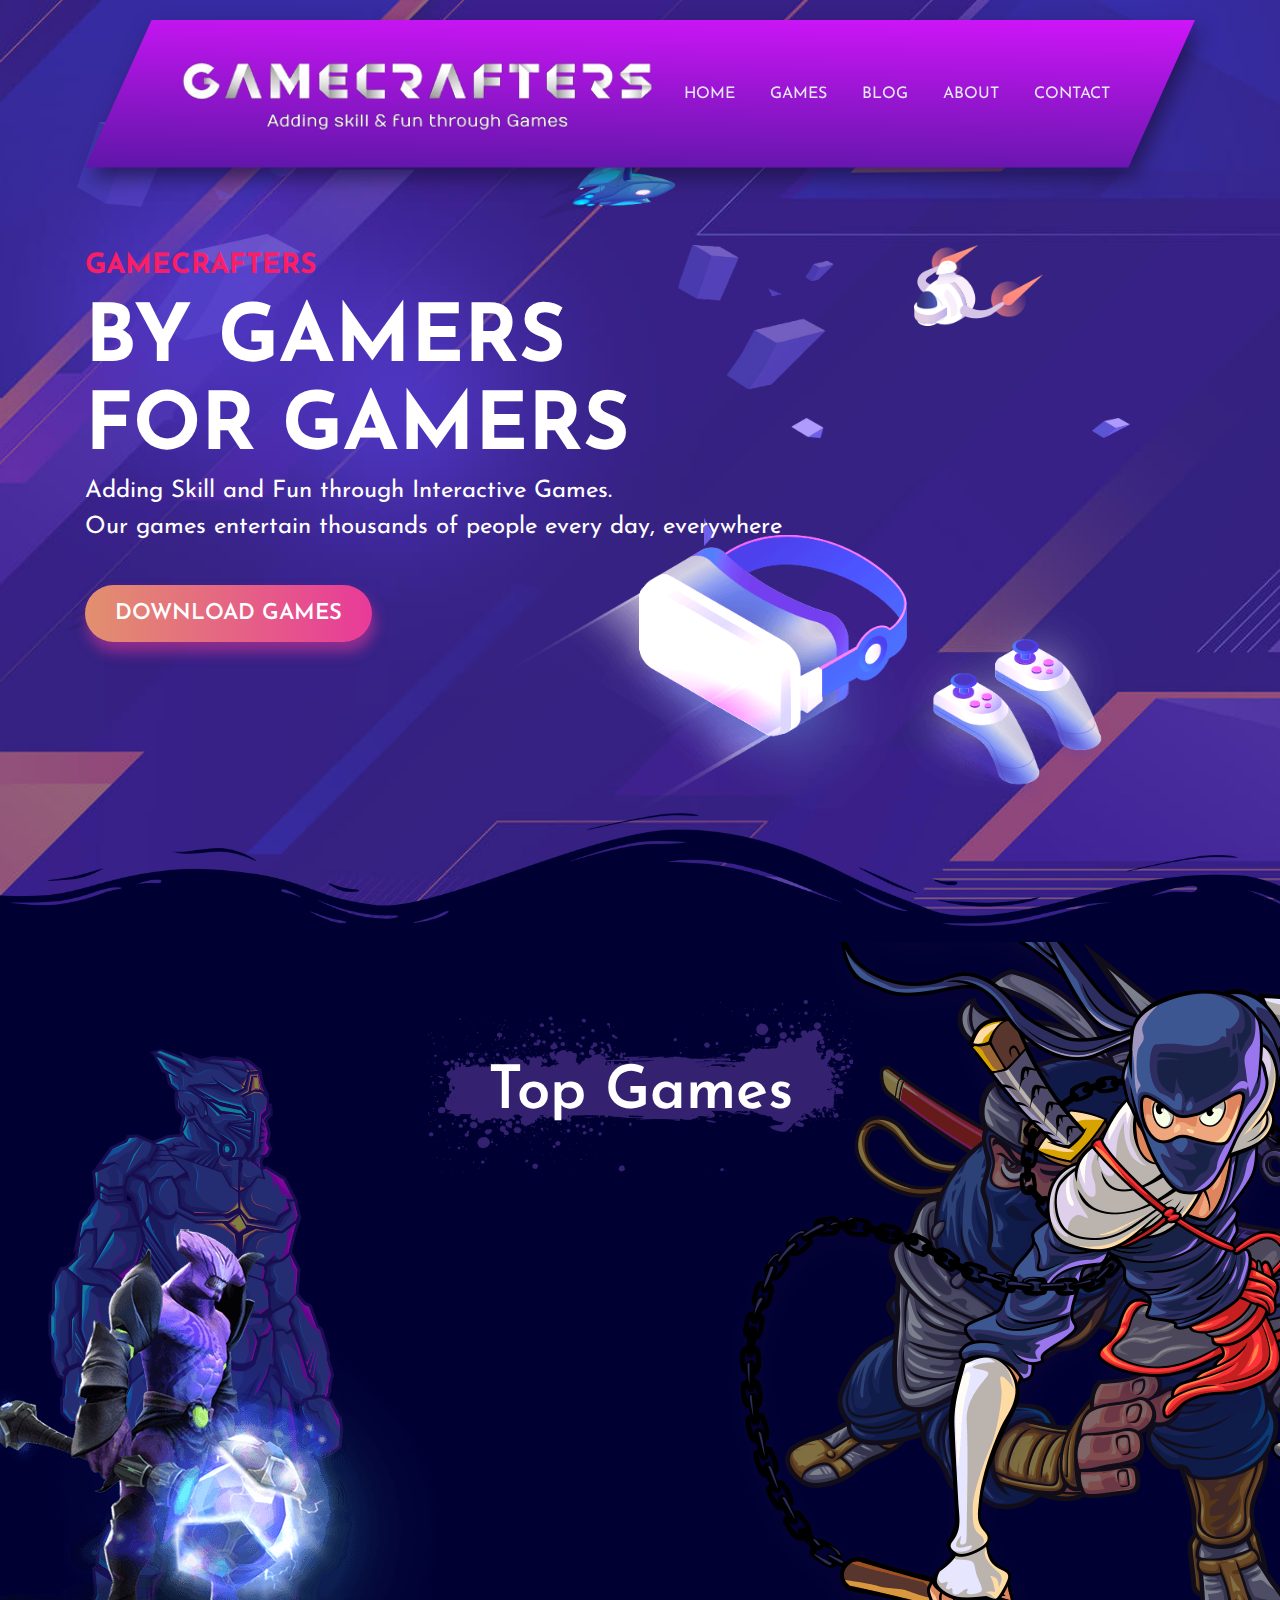
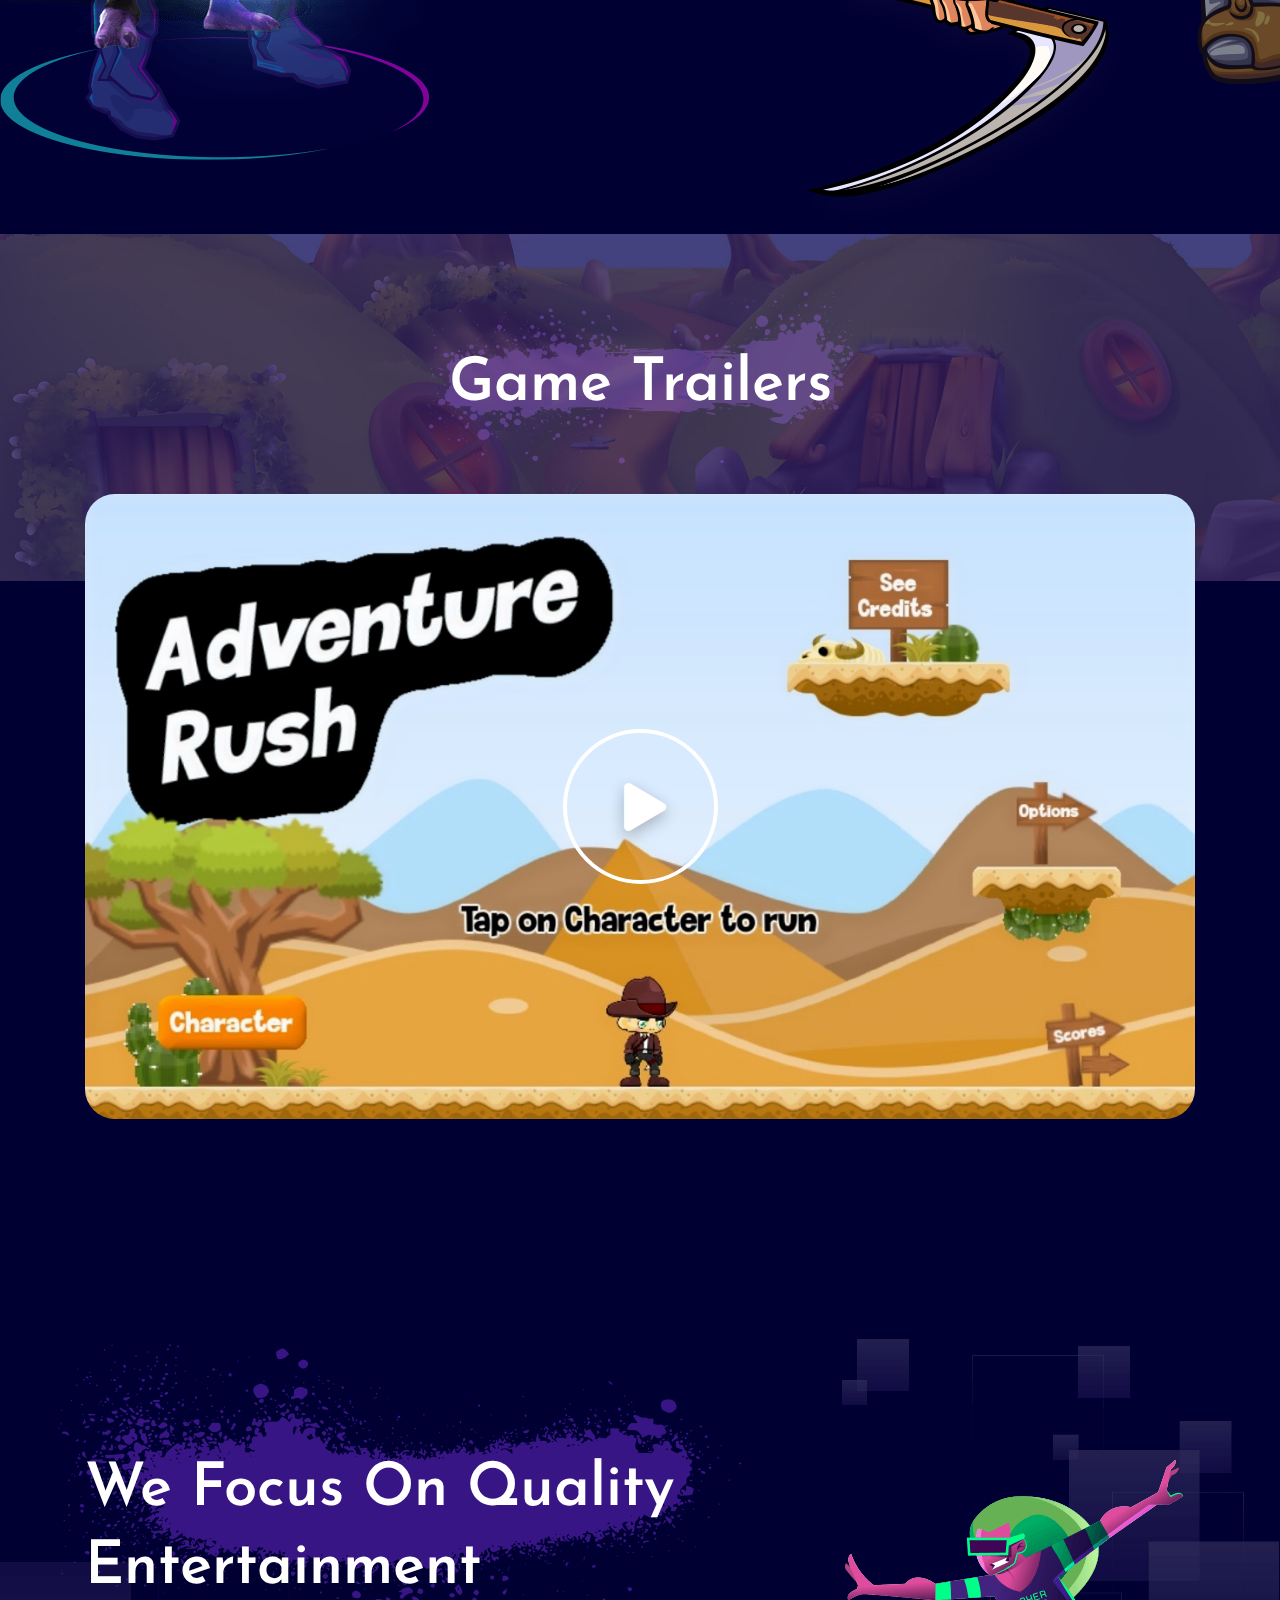
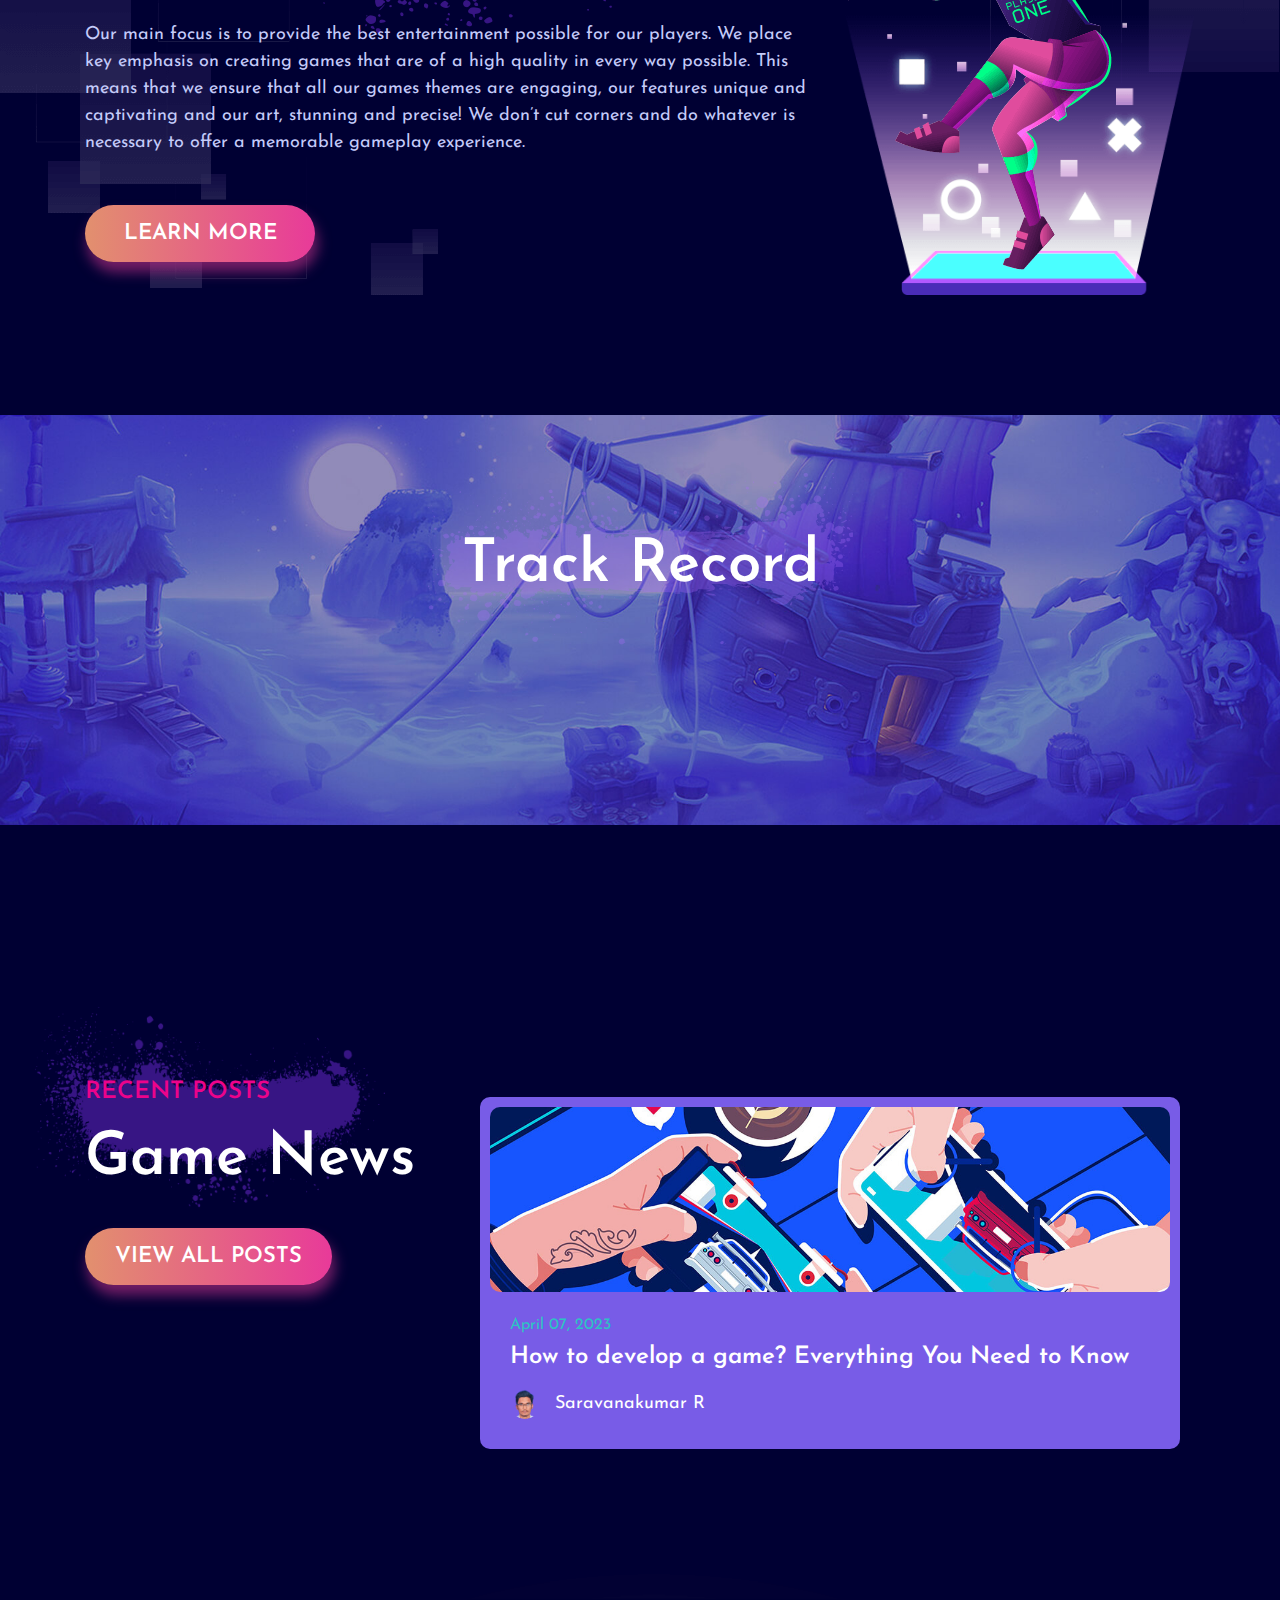
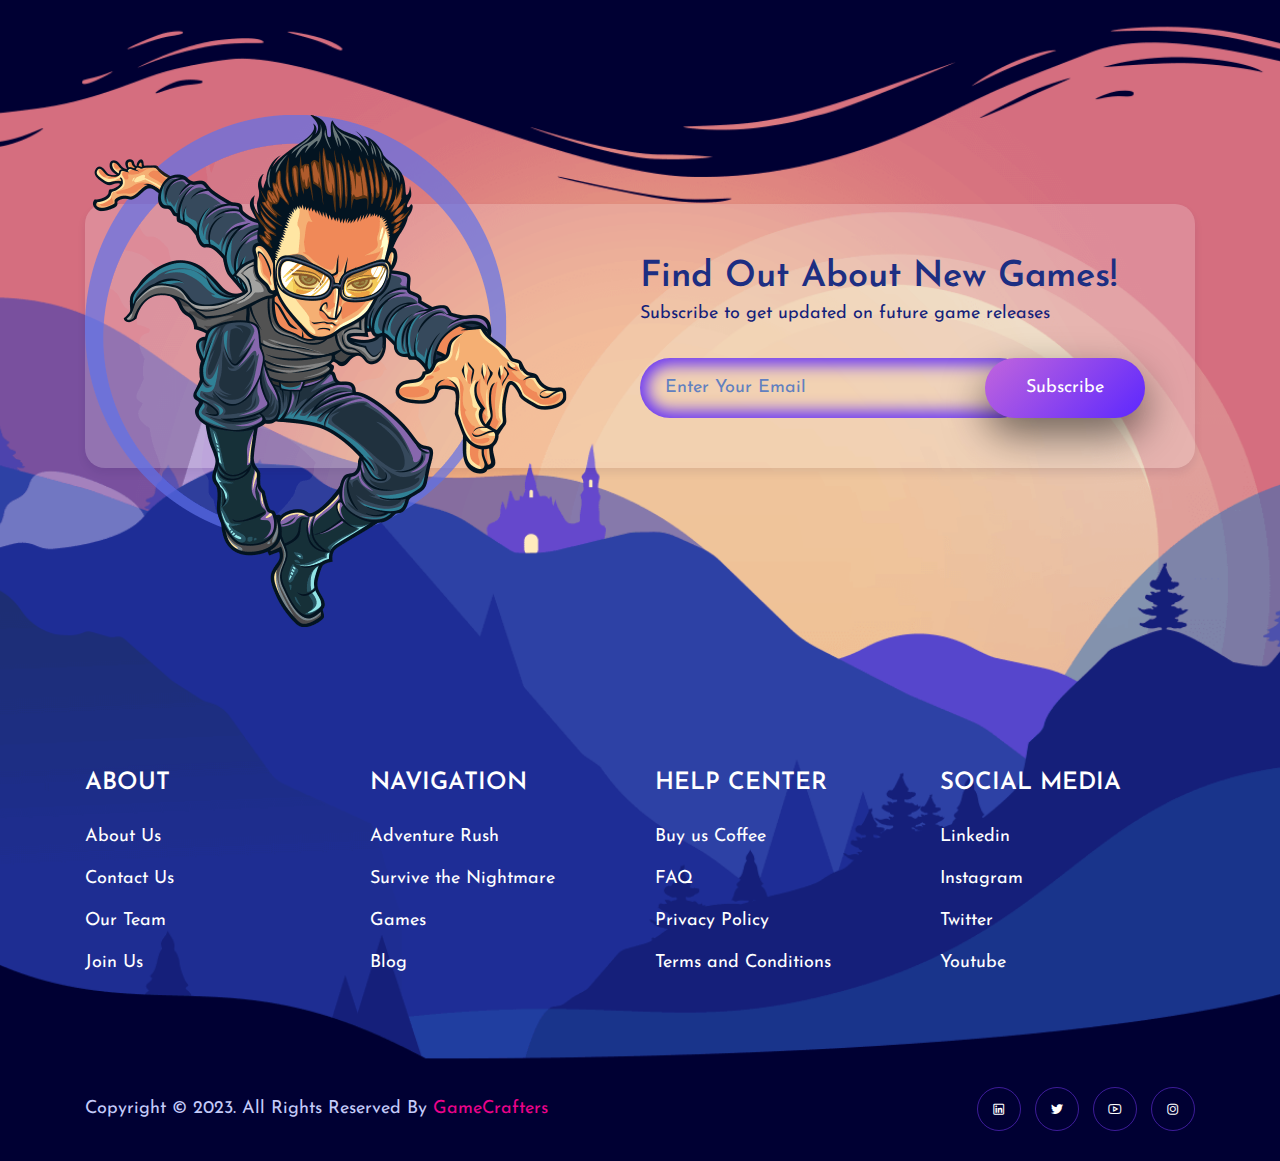
==== commit 1f48b586: "Update index.html" ====
--- a/index.html
+++ b/index.html
@@ -291,21 +291,6 @@
             </div><!-- overview-card end -->
           </div>
         </div><!-- row end -->
-        <div class="row justify-content-center wow fadeInUp" data-wow-duration="0.5s" data-wow-delay="0.5s">
-          <div class="col-lg-10">
-            <div class="testimonial-slider">
-              <div class="testimonial-single">
-                <div class="testimonial-single__thumb" data-animation="fadeInUp" data-delay=".3s">
-                  <img src="assets/images/team/CEO M.png" alt="image">
-                </div>
-                <div class="testimonial-single__content" data-animation="fadeInUp" data-delay=".5s">
-                  <p>At GameCrafters, We have a team of developers who are passionate about video games and who are committed to creating high-quality games that are enjoyable to play. It's a passion project, and we are not professional game developers. We are just learning to develop games. </p>
-                  <span class="designation">Saravanakumar Ramaswamy</span>
-                  <div class="ratings">
-                    <span class="point">CEO, GameCrafters</span>
-                  </div>
-                </div>
-              </div><!-- testimonial-single end -->
             </div>
           </div>
         </div>
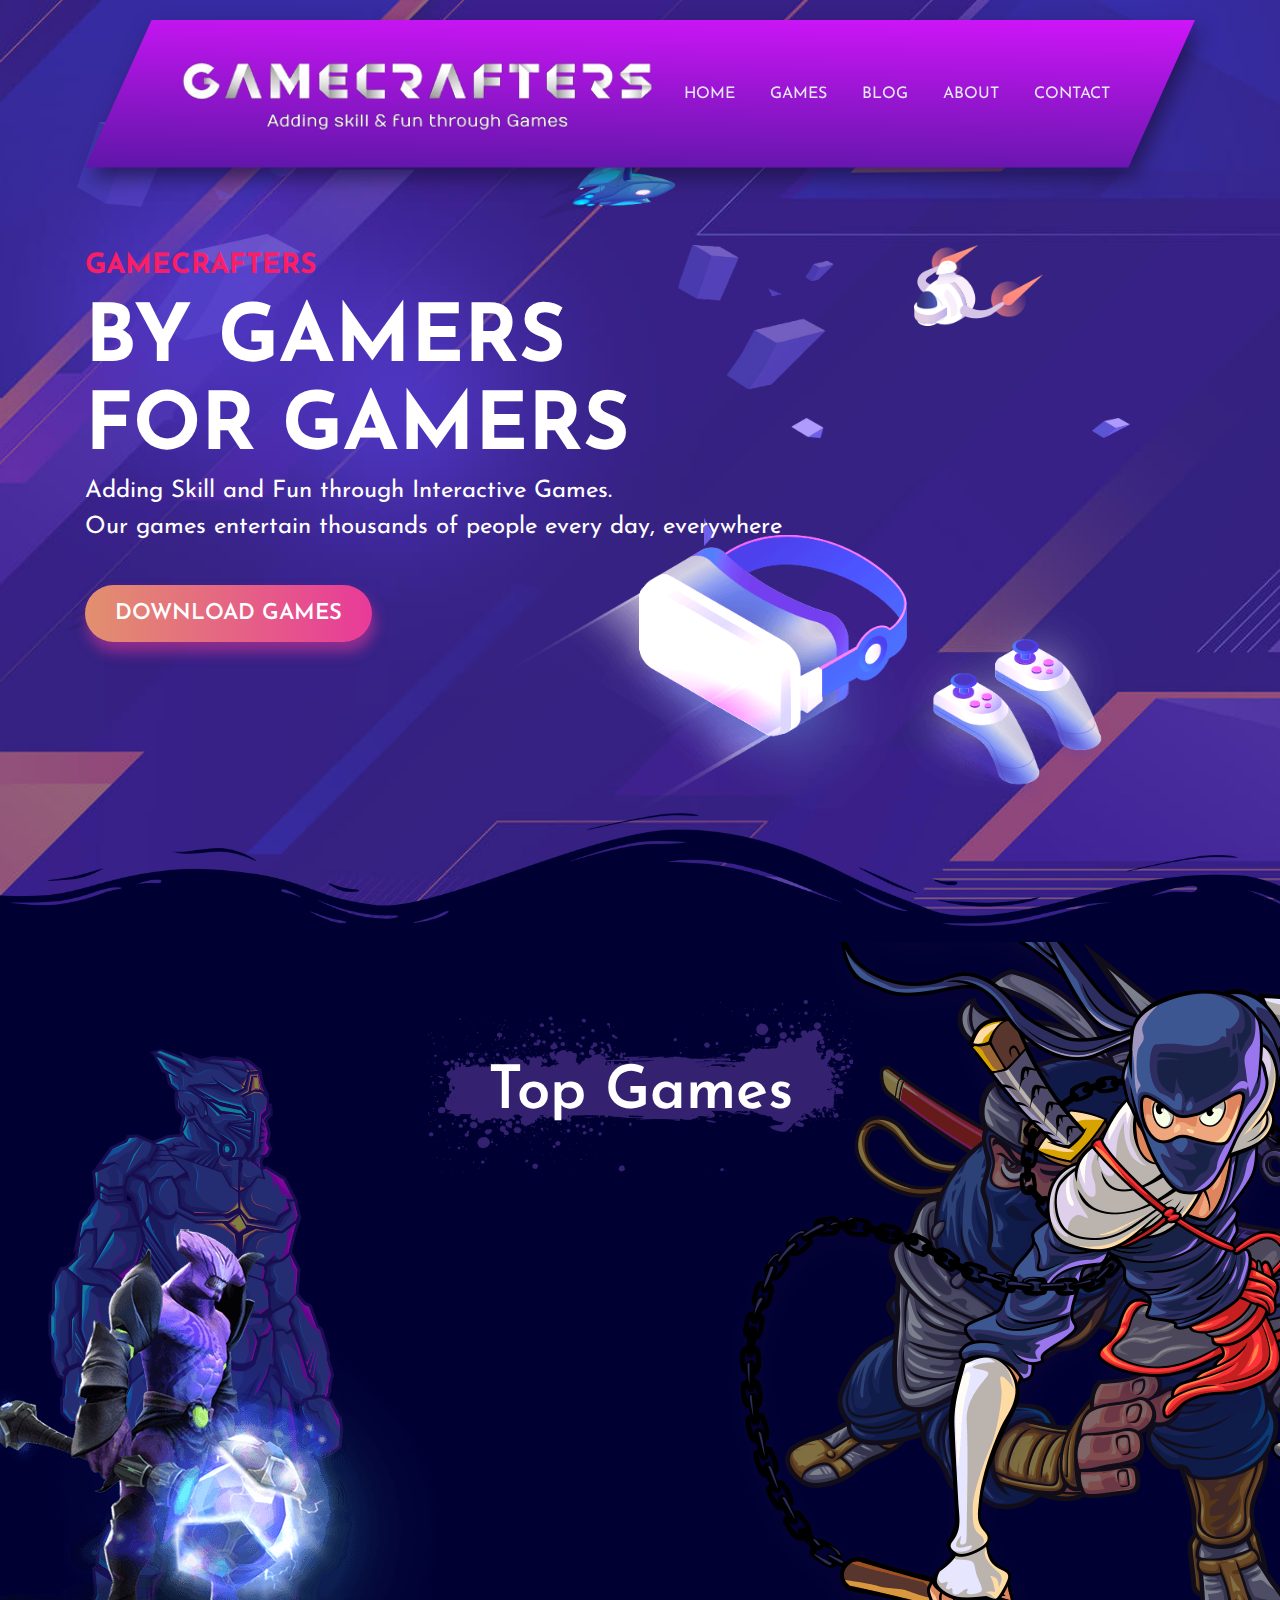
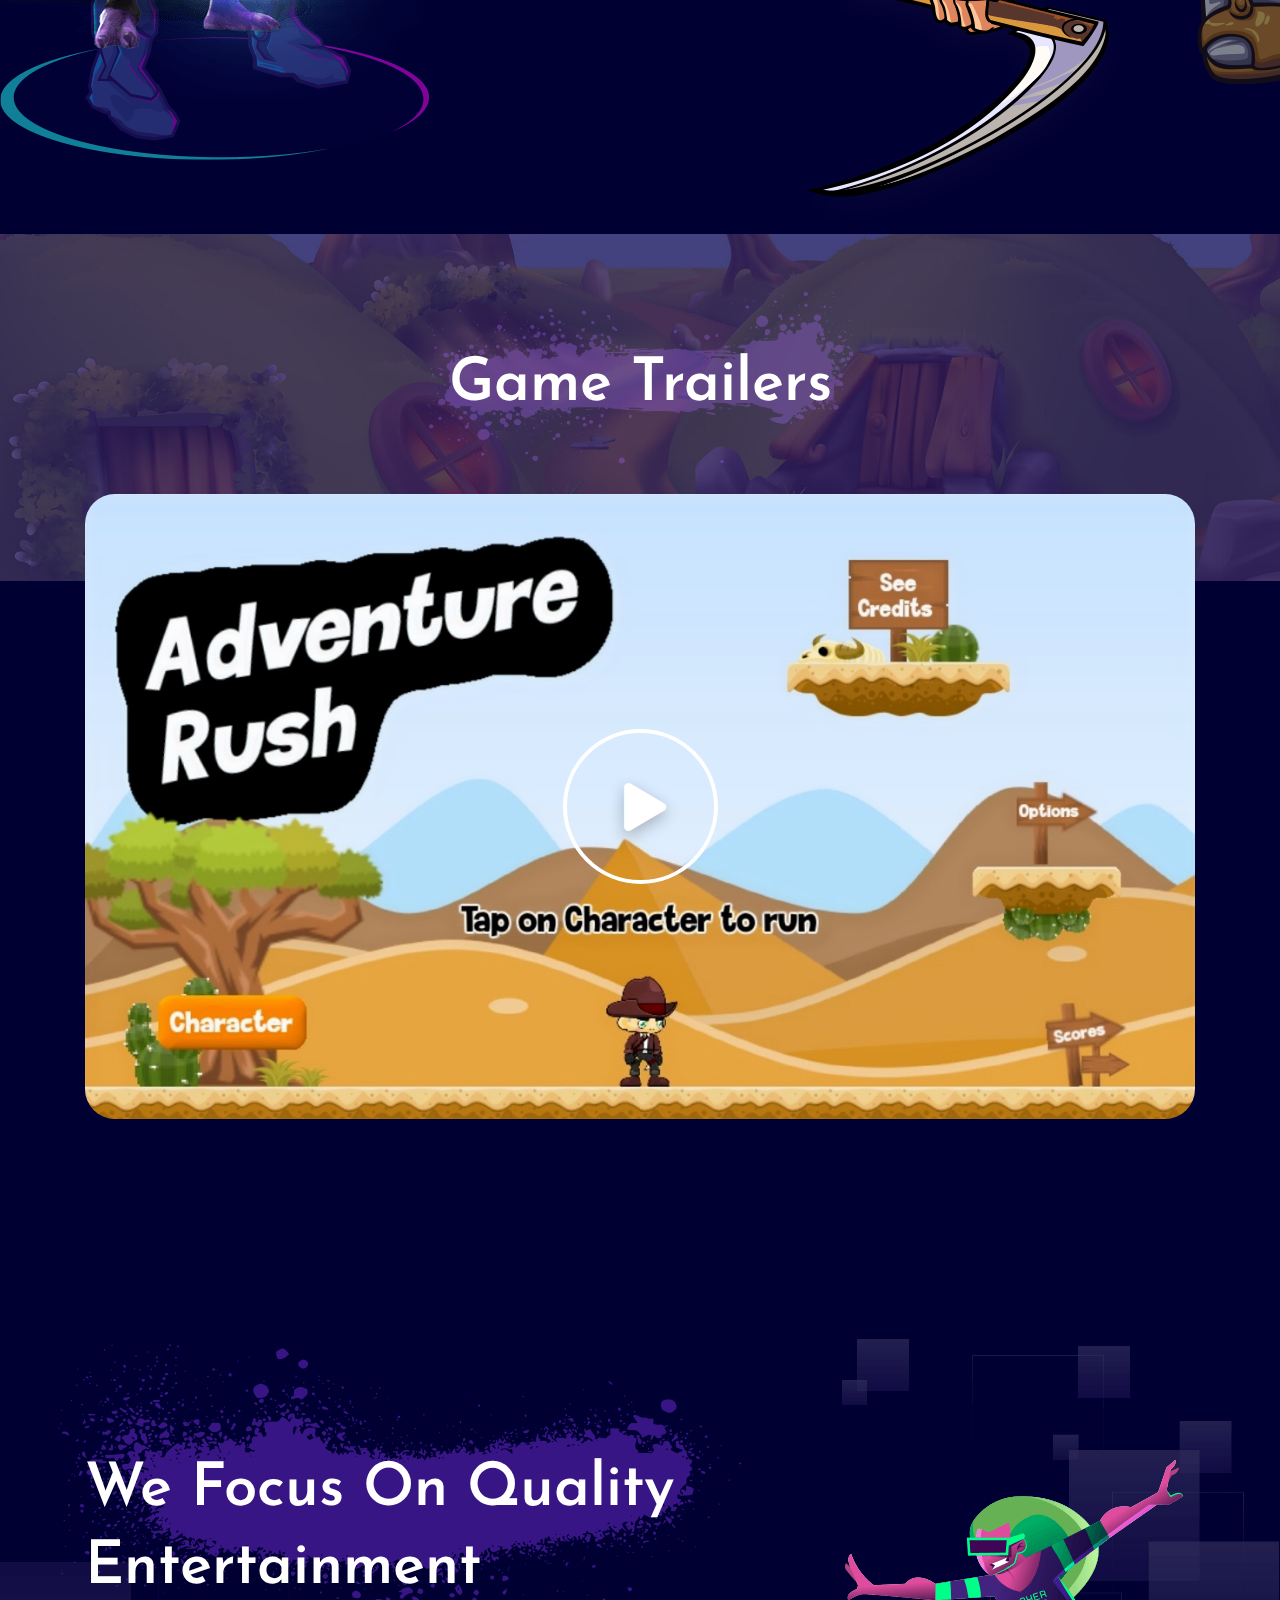
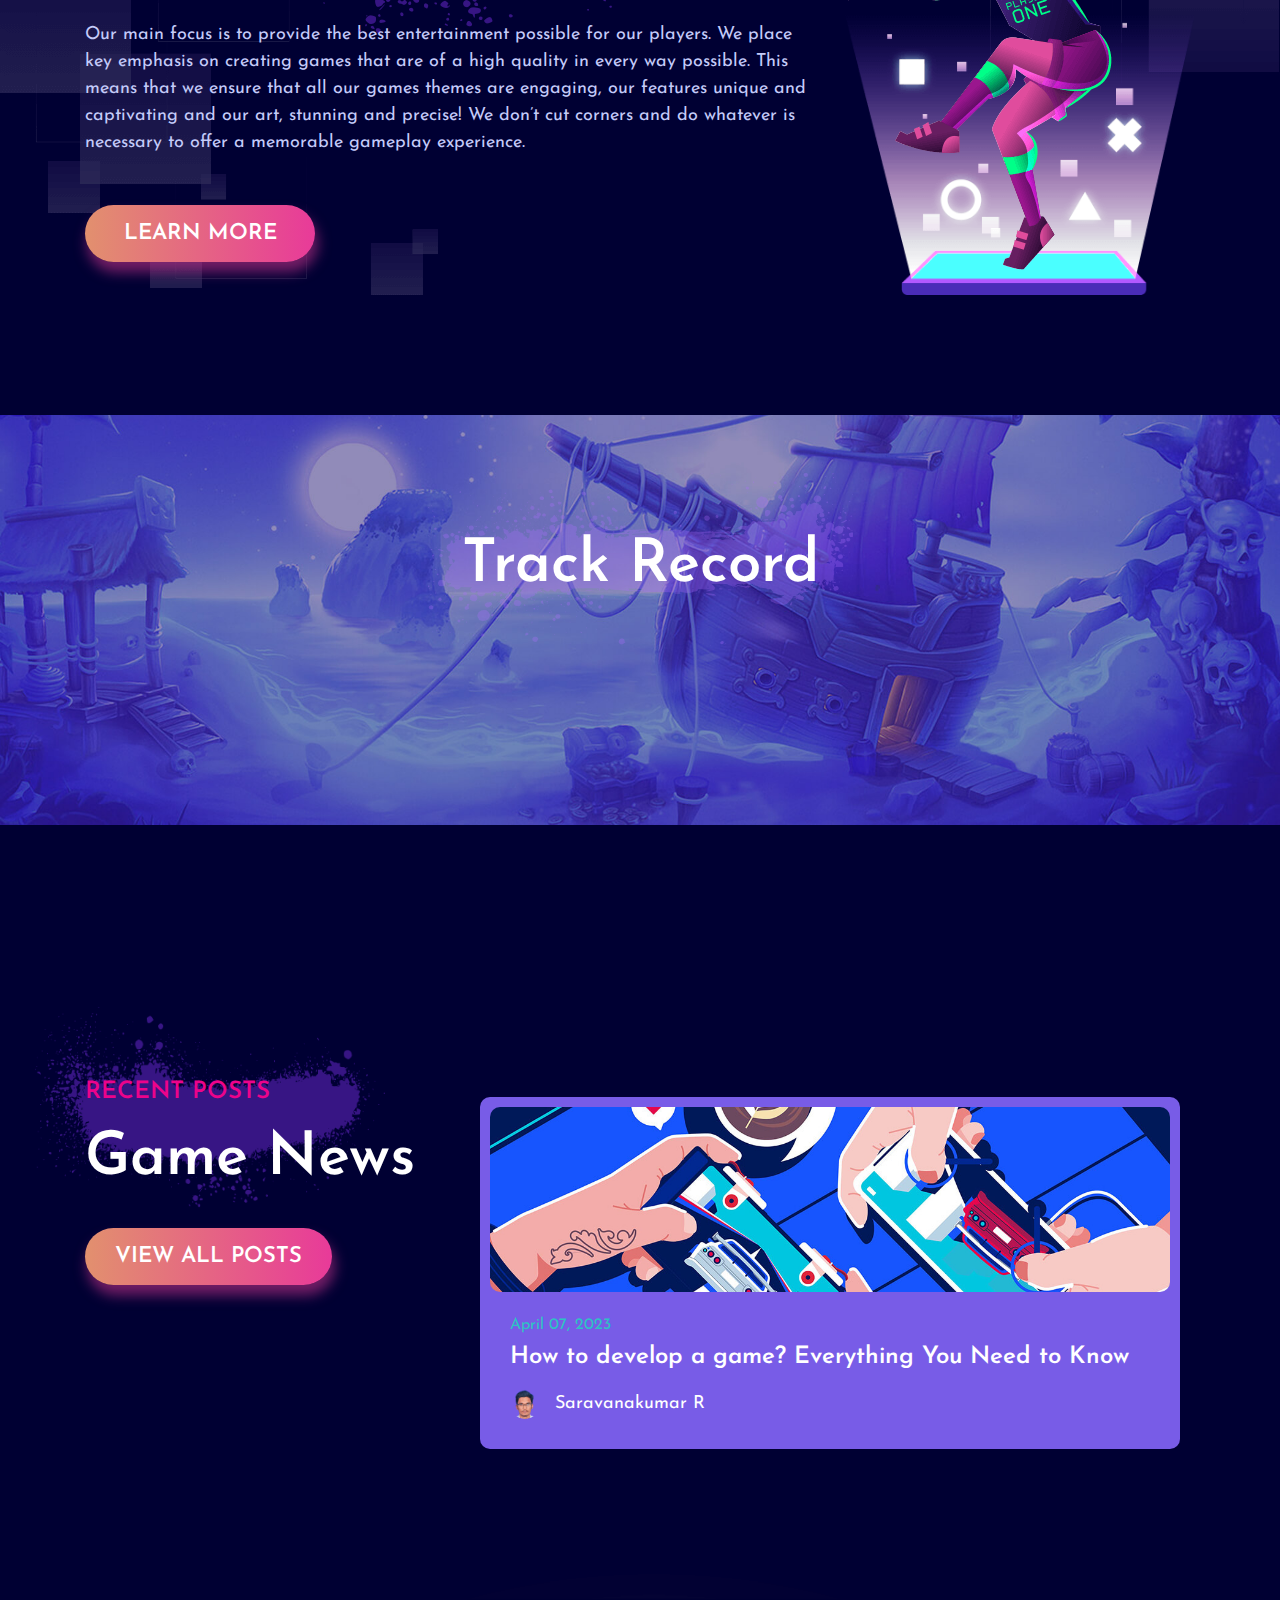
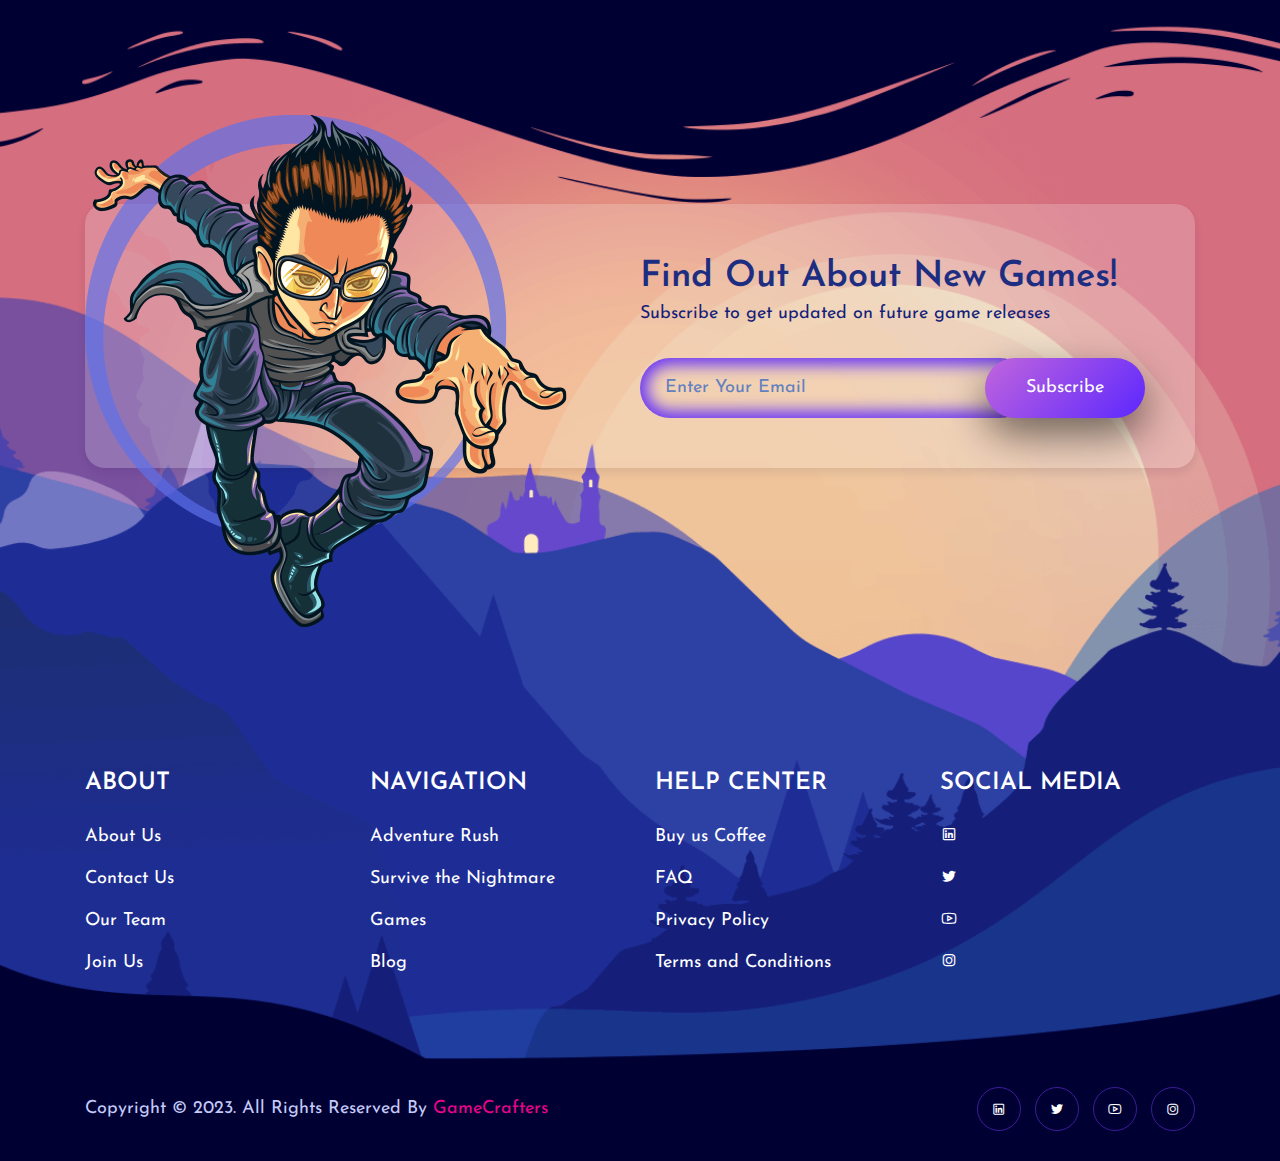
==== commit 649a865d: "p & t update" ====
--- a/index.html
+++ b/index.html
@@ -2,7 +2,6 @@
 <!DOCTYPE html>
 <html lang="en">
 
-<!-- Mirrored from pixner.net/ophela/demo/index.html by HTTrack Website Copier/3.x [XR&CO'2014], Tue, 27 Oct 2020 20:17:00 GMT -->
 <head>
   <meta charset="UTF-8">
   <meta name="viewport" content="width=device-width, initial-scale=1.0">
@@ -278,18 +277,6 @@
                 <p>Team Members</p>
               </div>
             </div><!-- overview-card end -->
-          </div>
-          <div class="col-lg-4 col-md-6 mb-30 wow zoomIn" data-wow-duration="0.5s" data-wow-delay="0.7s">
-            <div class="overview-card">
-              <div class="overview-card__icon">
-                <img src="assets/images/icon/overview/3.png" alt="image">
-              </div>
-              <div class="overview-card__content">
-                <h4 class="overview-card__number">+1000</h4>
-                <p>Downloads</p>
-              </div>
-            </div><!-- overview-card end -->
-          </div>
         </div><!-- row end -->
             </div>
           </div>
@@ -361,7 +348,7 @@
             <ul class="short-links">
               <li><a href="about.html">About Us</a></li>
               <li><a href="contact.html">Contact Us</a></li>
-              <li><a href="contact.html">Our Team</a></li>
+              <li><a href="about.html">Our Team</a></li>
               <li><a href="#0">Join Us</a></li>
             </ul>
           </div><!-- footer-widget end -->
@@ -383,8 +370,8 @@
             <ul class="short-links">
               <li><a href="#0">Buy us Coffee</a></li>
               <li><a href="#0">FAQ</a></li>
-              <li><a href="#0">Privacy Policy</a></li>
-              <li><a href="#0">Terms and Conditions</a></li>
+              <li><a href="privacy policy.html">Privacy Policy</a></li>
+              <li><a href="terms & Condition.html">Terms and Conditions</a></li>
             </ul>
           </div><!-- footer-widget end -->
         </div>
@@ -392,10 +379,10 @@
           <div class="footer-widget">
             <h3 class="footer-widget__title">SOCIAL MEDIA</h3>
             <ul class="short-links">
-              <li><a href="#0">Linkedin</a></li>
-              <li><a href="#0">Instagram</a></li>
-              <li><a href="#0">Twitter</a></li>
-              <li><a href="#0">Youtube</a></li>
+              <li><a href="https://www.linkedin.com/company/gamecrafters/"><i class="lab la-linkedin"></i></a></li>
+              <li><a href="https://twitter.com/GameCrafters_in?s=20"><i class="lab la-twitter"></i></a></li>
+              <li><a href="https://www.youtube.com/@GameCrafters2023"><i class="lab la-youtube"></i></a></li>
+              <li><a href="https://instagram.com/gamecrafters_info?igshid=MzNlNGNkZWQ4Mg=="><i class="lab la-instagram"></i></a></li>
             </ul>
           </div><!-- footer-widget end -->
         </div>
@@ -406,10 +393,10 @@
         </div>
         <div class="col-lg-5 col-md-6 mt-md-0 mt-3">
           <ul class="social-links justify-content-md-end justify-content-center">
-            <li><a href="#0"><i class="lab la-linkedin"></i></a></li>
-            <li><a href="#0"><i class="lab la-twitter"></i></a></li>
-            <li><a href="#0"><i class="lab la-youtube"></i></a></li>
-            <li><a href="#0"><i class="lab la-instagram"></i></a></li>
+            <li><a href="https://www.linkedin.com/company/gamecrafters/"><i class="lab la-linkedin"></i></a></li>
+            <li><a href="https://twitter.com/GameCrafters_in?s=20"><i class="lab la-twitter"></i></a></li>
+            <li><a href="https://www.youtube.com/@GameCrafters2023"><i class="lab la-youtube"></i></a></li>
+            <li><a href="https://instagram.com/gamecrafters_info?igshid=MzNlNGNkZWQ4Mg=="><i class="lab la-instagram"></i></a></li>
           </ul>
         </div>
       </div>
--- a/assets/css/main.css
+++ b/assets/css/main.css
@@ -3106,6 +3106,9 @@
 
 .game-card__action {
     width: 30%;
+    text-align: right;
+    margin-top: 20px;
+    margin-bottom: 20px;    
 }
 
 @media (max-width: 575px) {
@@ -3113,6 +3116,7 @@
         width: 100%;
         text-align: center;
         margin-top: 20px;
+        margin-bottom: 20px;
     }
 }
 
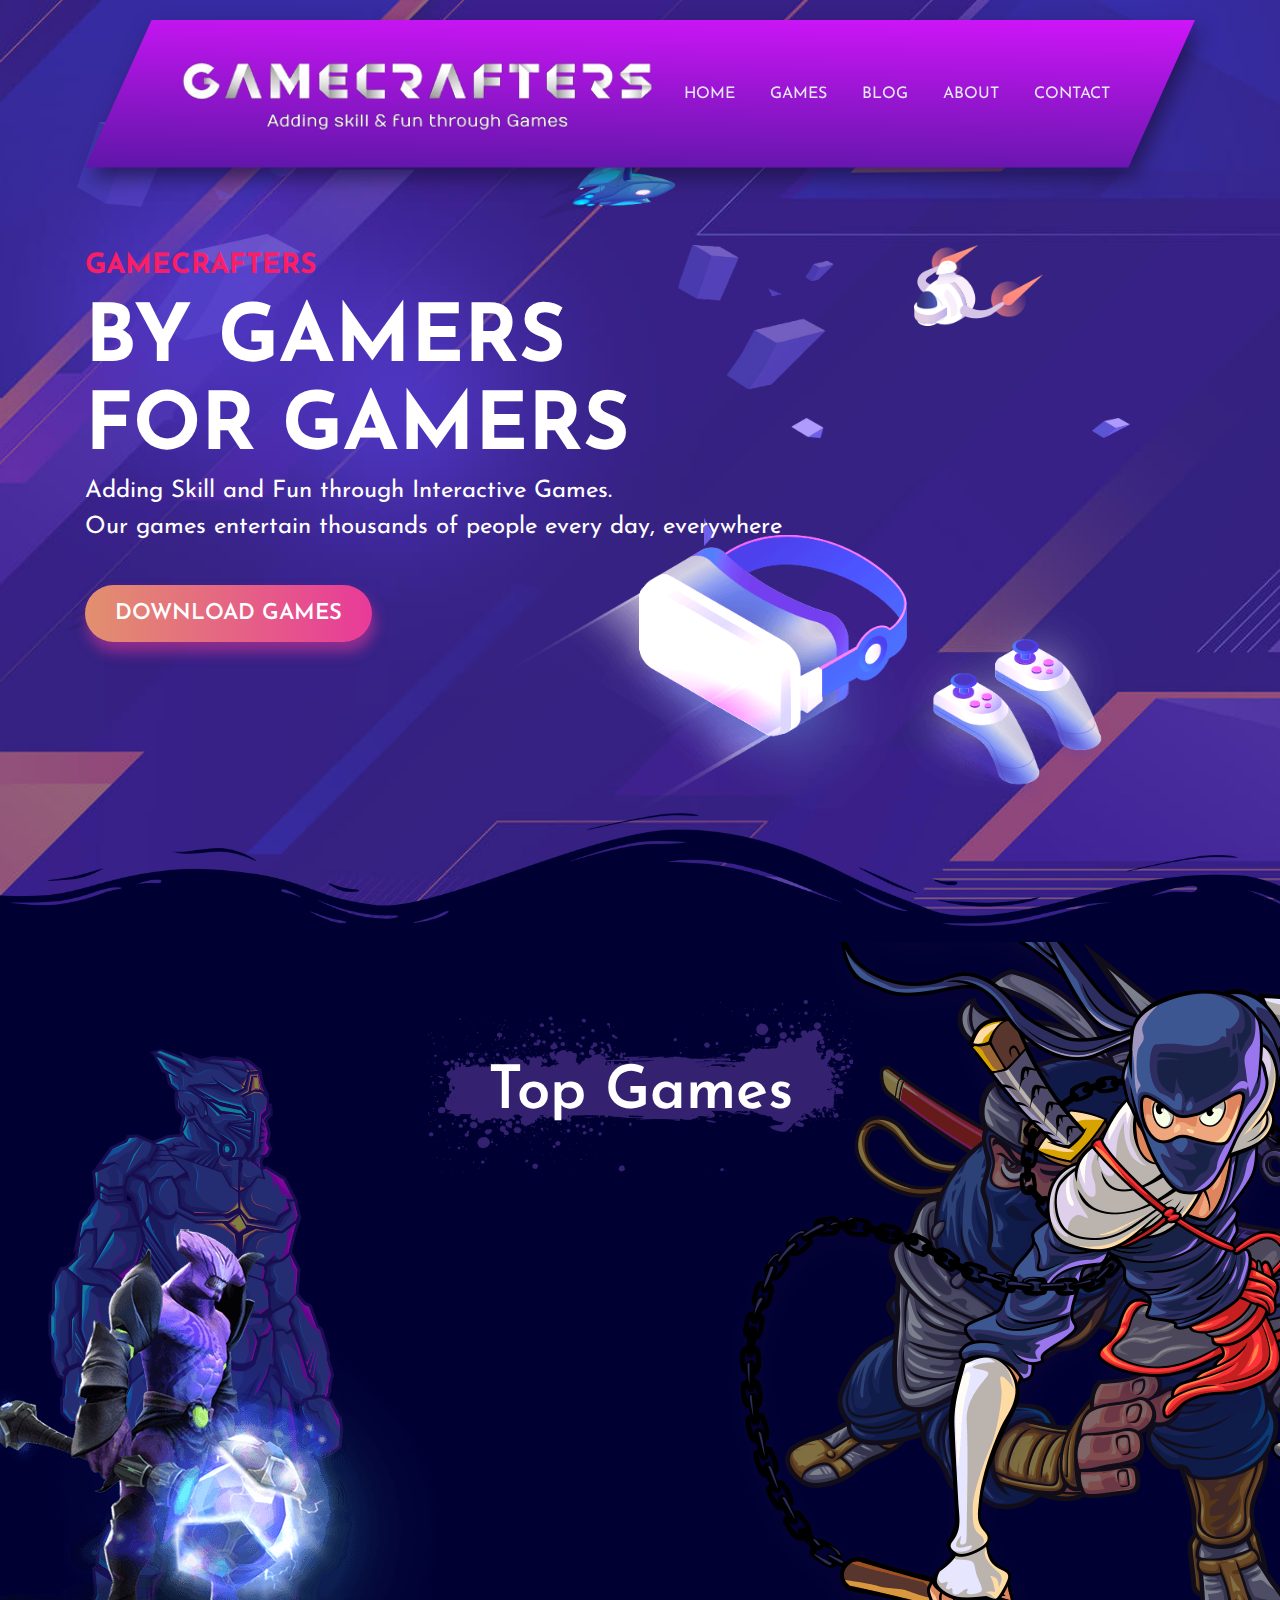
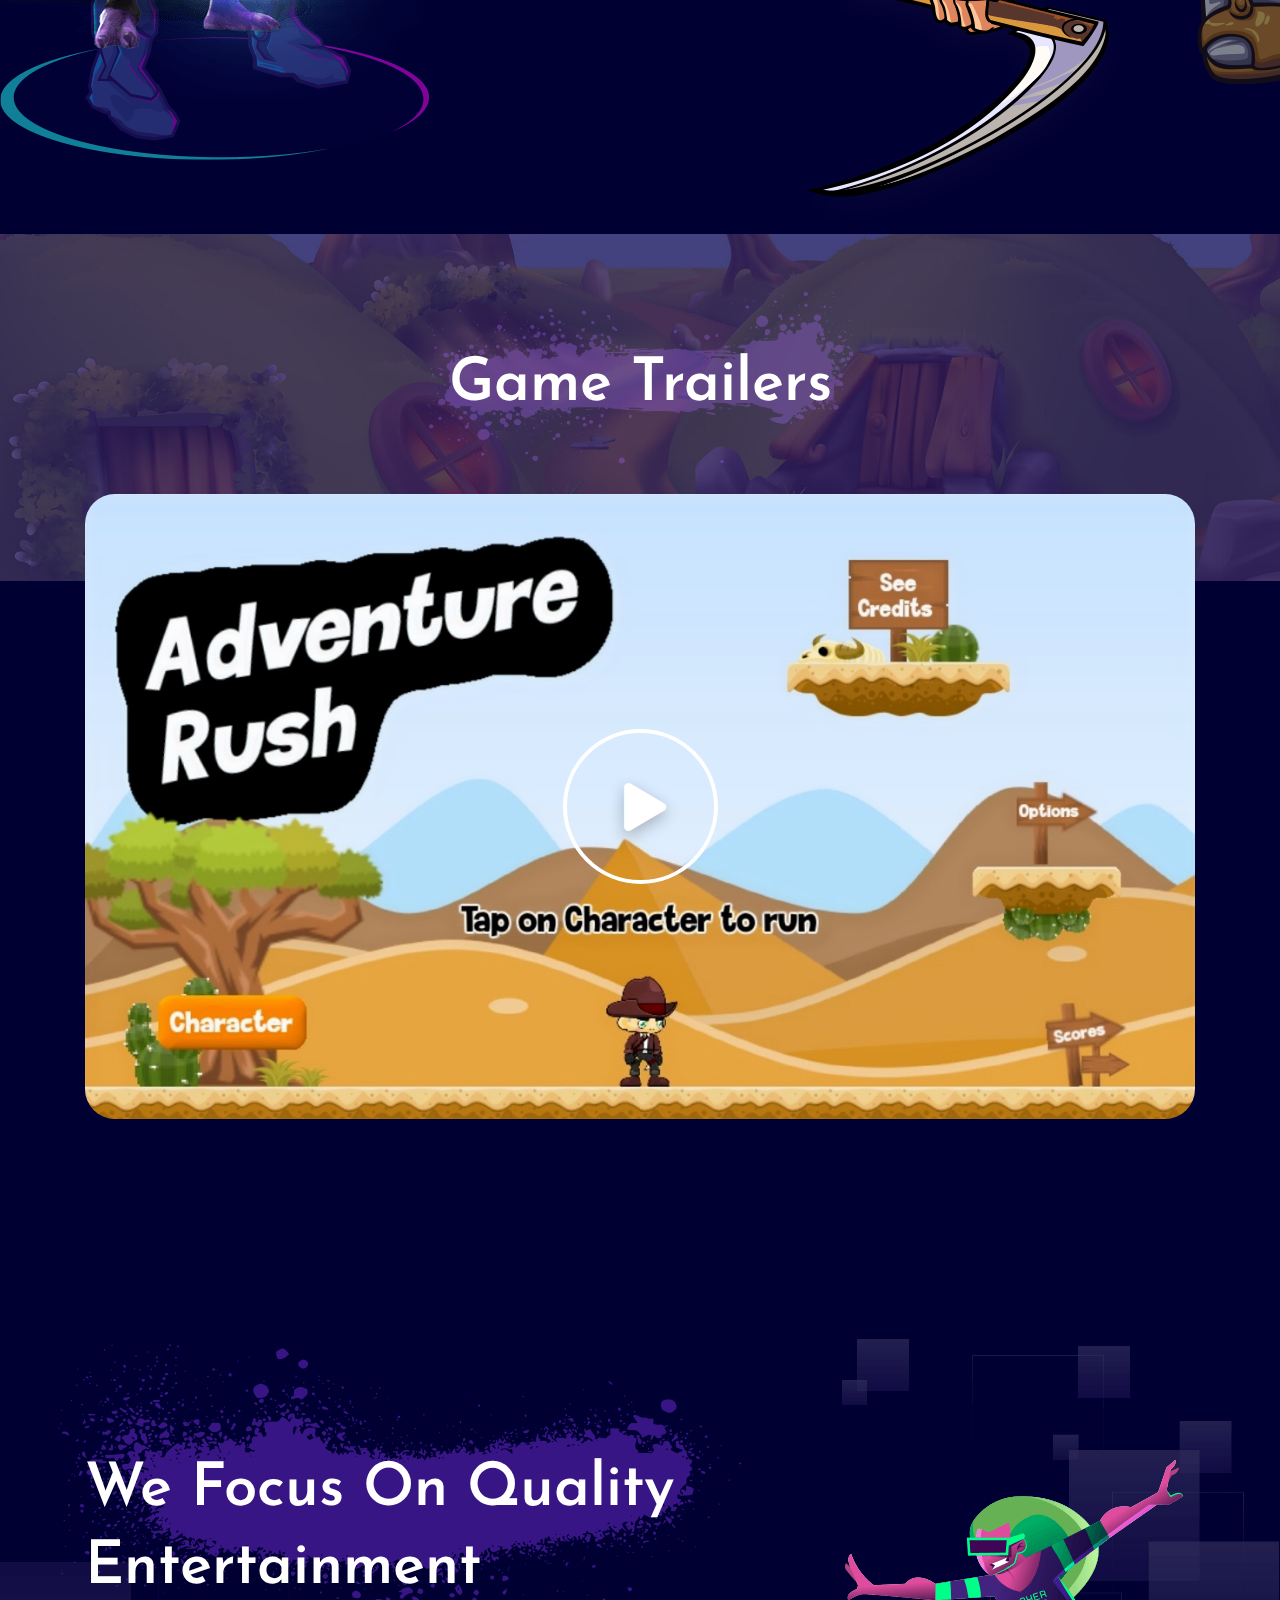
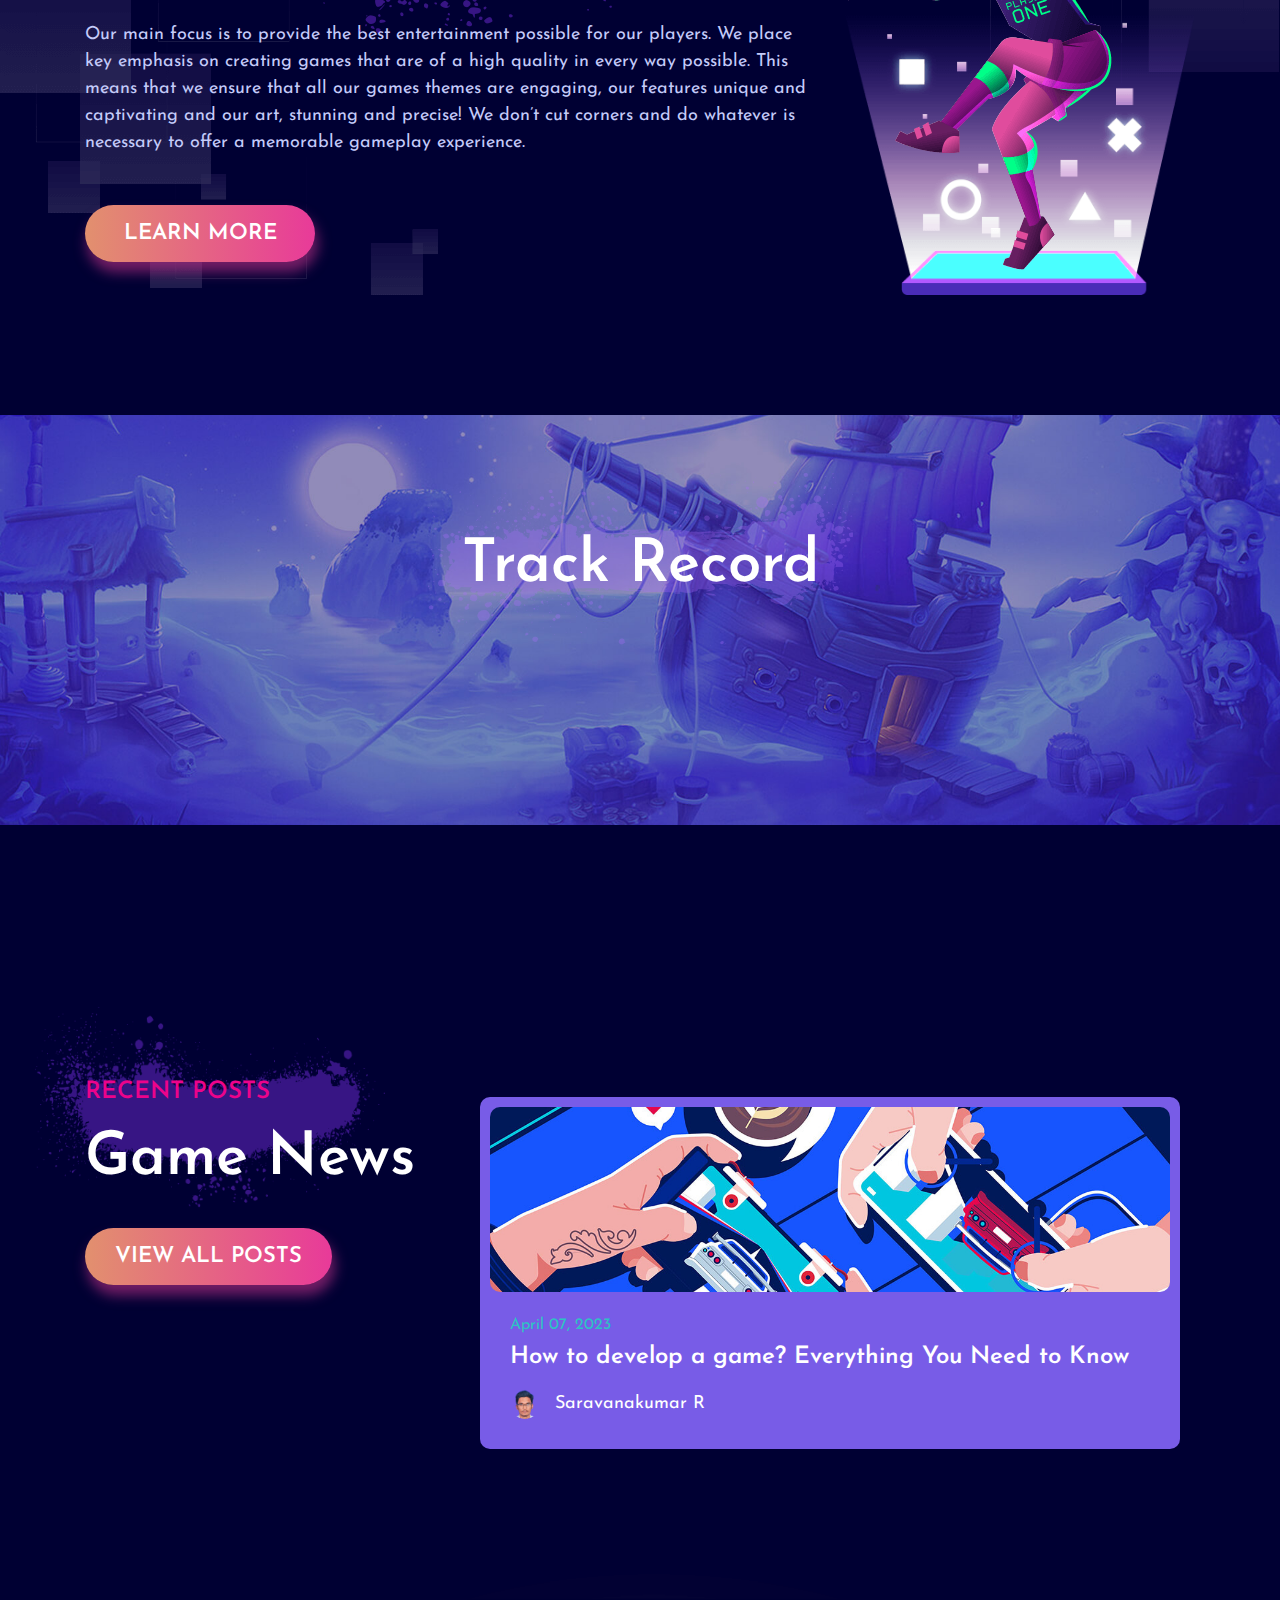
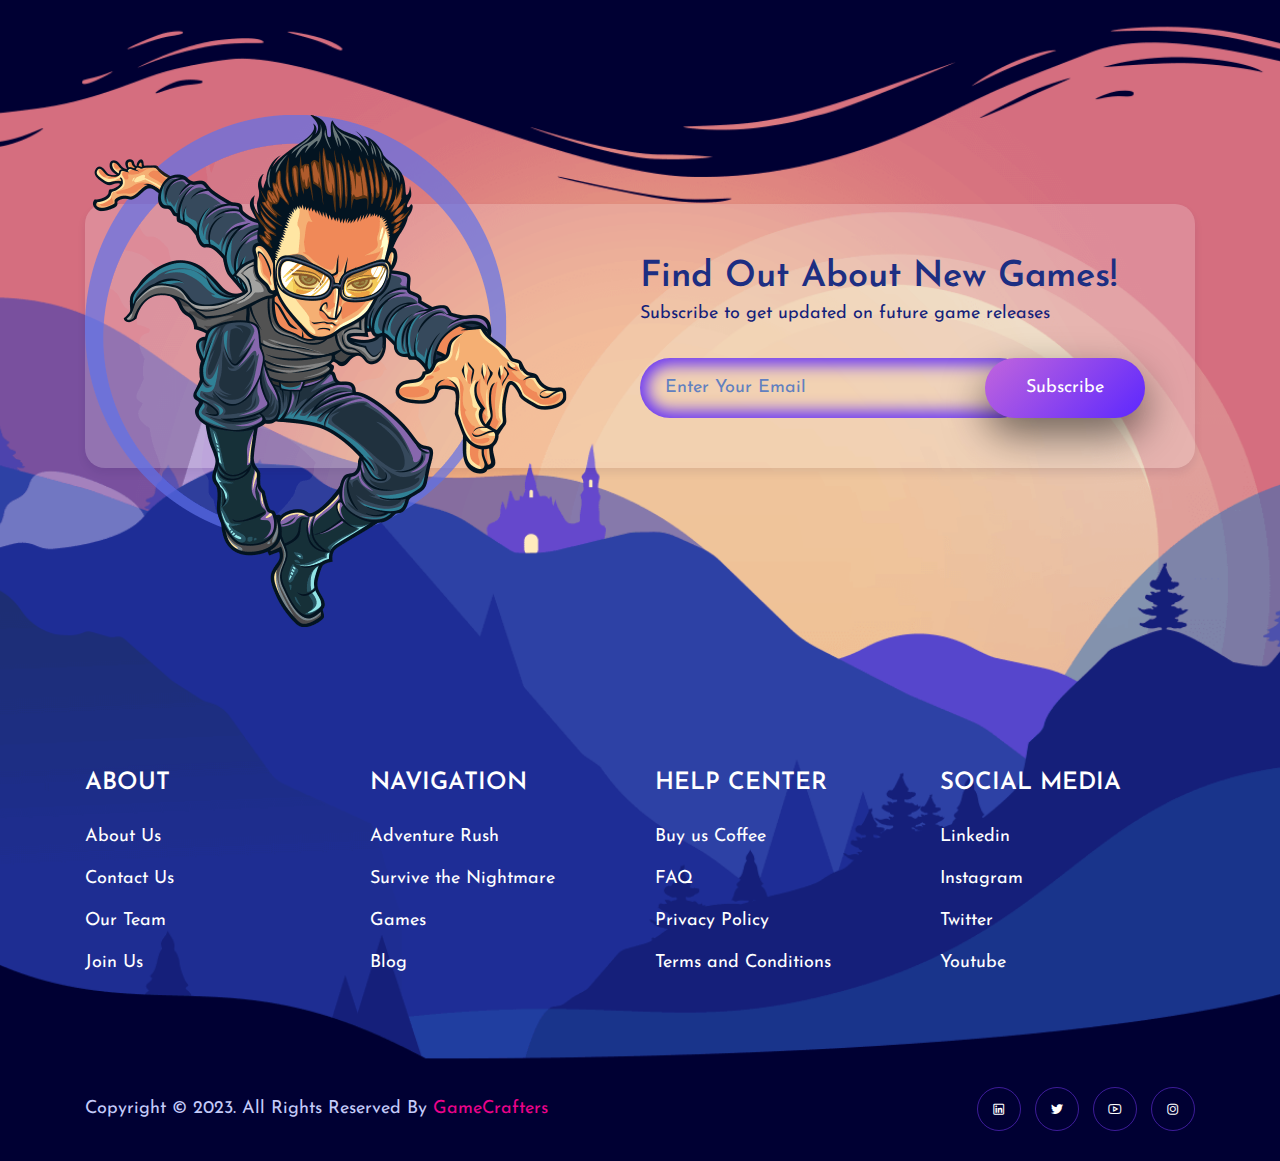
==== commit 33780e2a: "Update" ====
--- a/index.html
+++ b/index.html
@@ -379,10 +379,10 @@
           <div class="footer-widget">
             <h3 class="footer-widget__title">SOCIAL MEDIA</h3>
             <ul class="short-links">
-              <li><a href="https://www.linkedin.com/company/gamecrafters/"><i class="lab la-linkedin"></i></a></li>
-              <li><a href="https://twitter.com/GameCrafters_in?s=20"><i class="lab la-twitter"></i></a></li>
-              <li><a href="https://www.youtube.com/@GameCrafters2023"><i class="lab la-youtube"></i></a></li>
-              <li><a href="https://instagram.com/gamecrafters_info?igshid=MzNlNGNkZWQ4Mg=="><i class="lab la-instagram"></i></a></li>
+              <li><a href="https://www.linkedin.com/company/gamecrafters/">Linkedin</a></li>
+              <li><a href="https://instagram.com/gamecrafters_info?igshid=MzNlNGNkZWQ4Mg==">Instagram</a></li>
+              <li><a href="https://twitter.com/GameCrafters_in?s=20">Twitter</a></li>
+              <li><a href="https://www.youtube.com/@GameCrafters2023">Youtube</a></li>
             </ul>
           </div><!-- footer-widget end -->
         </div>
